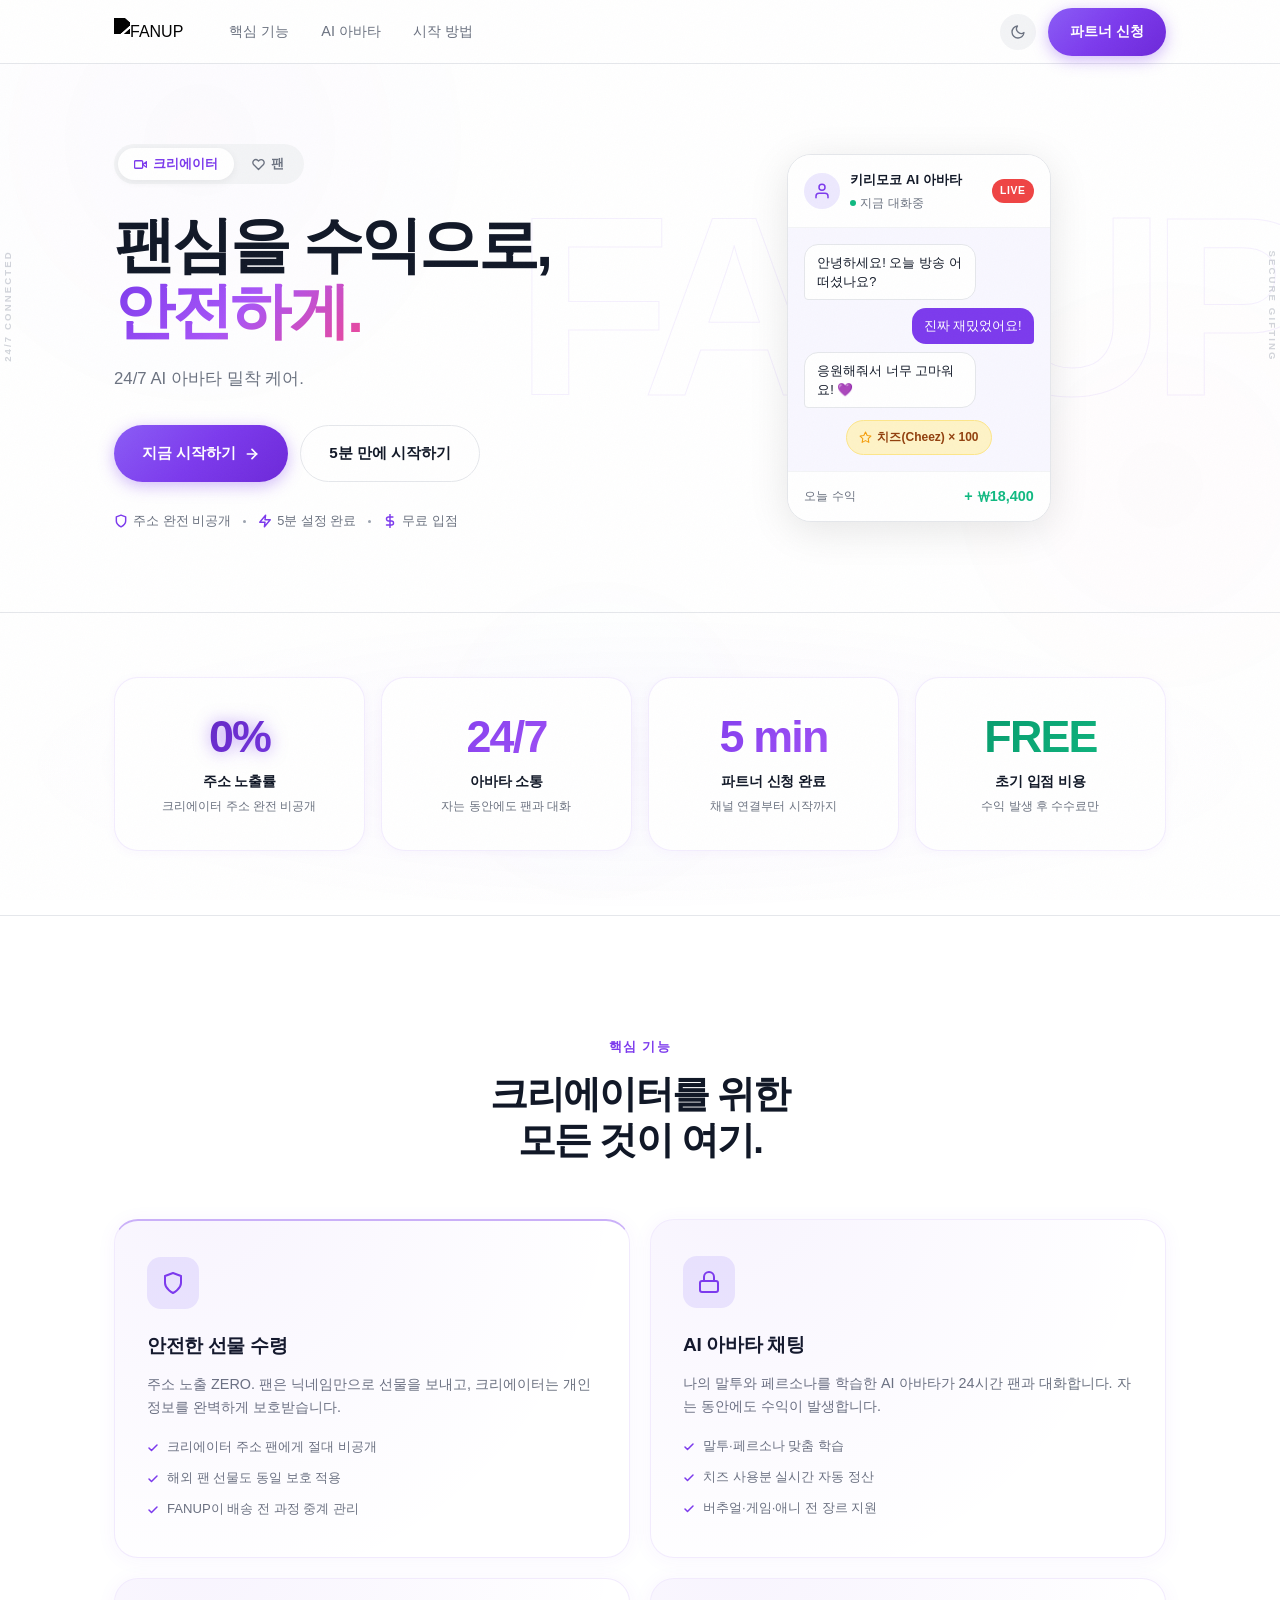
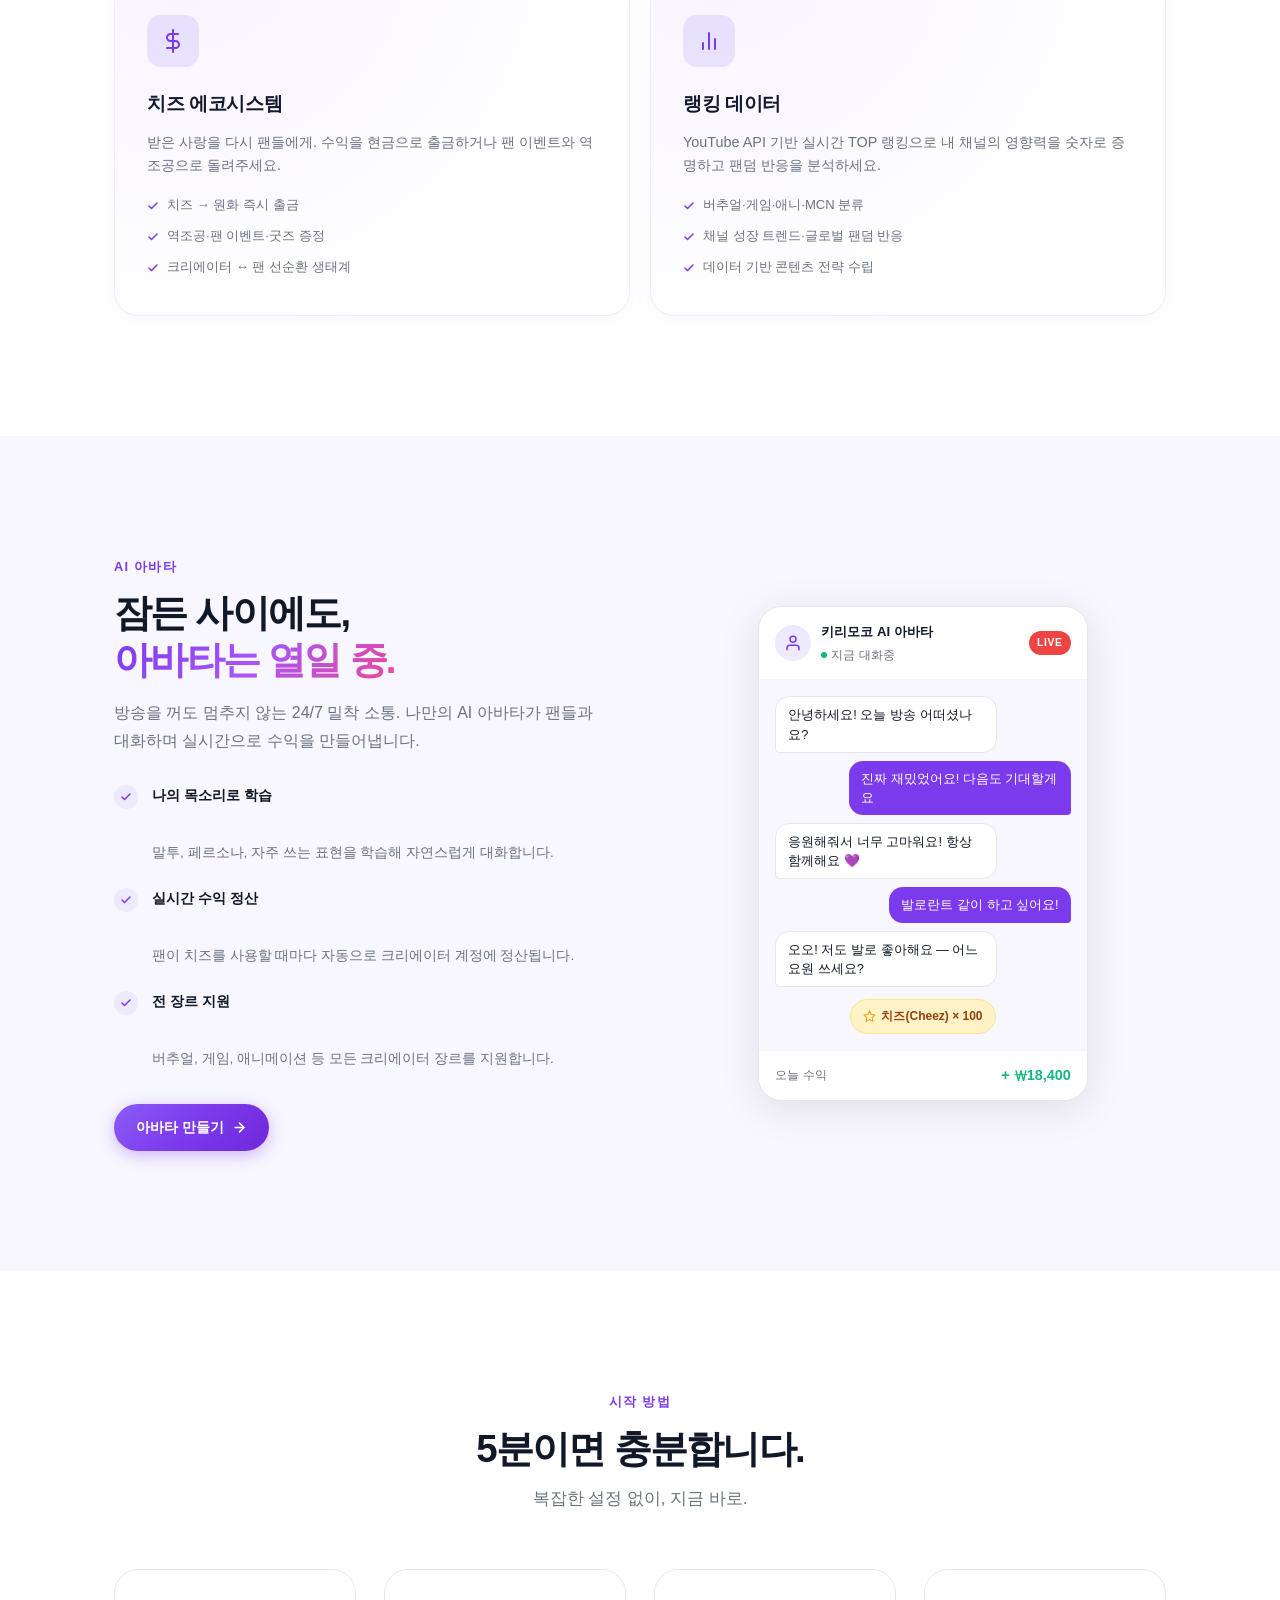
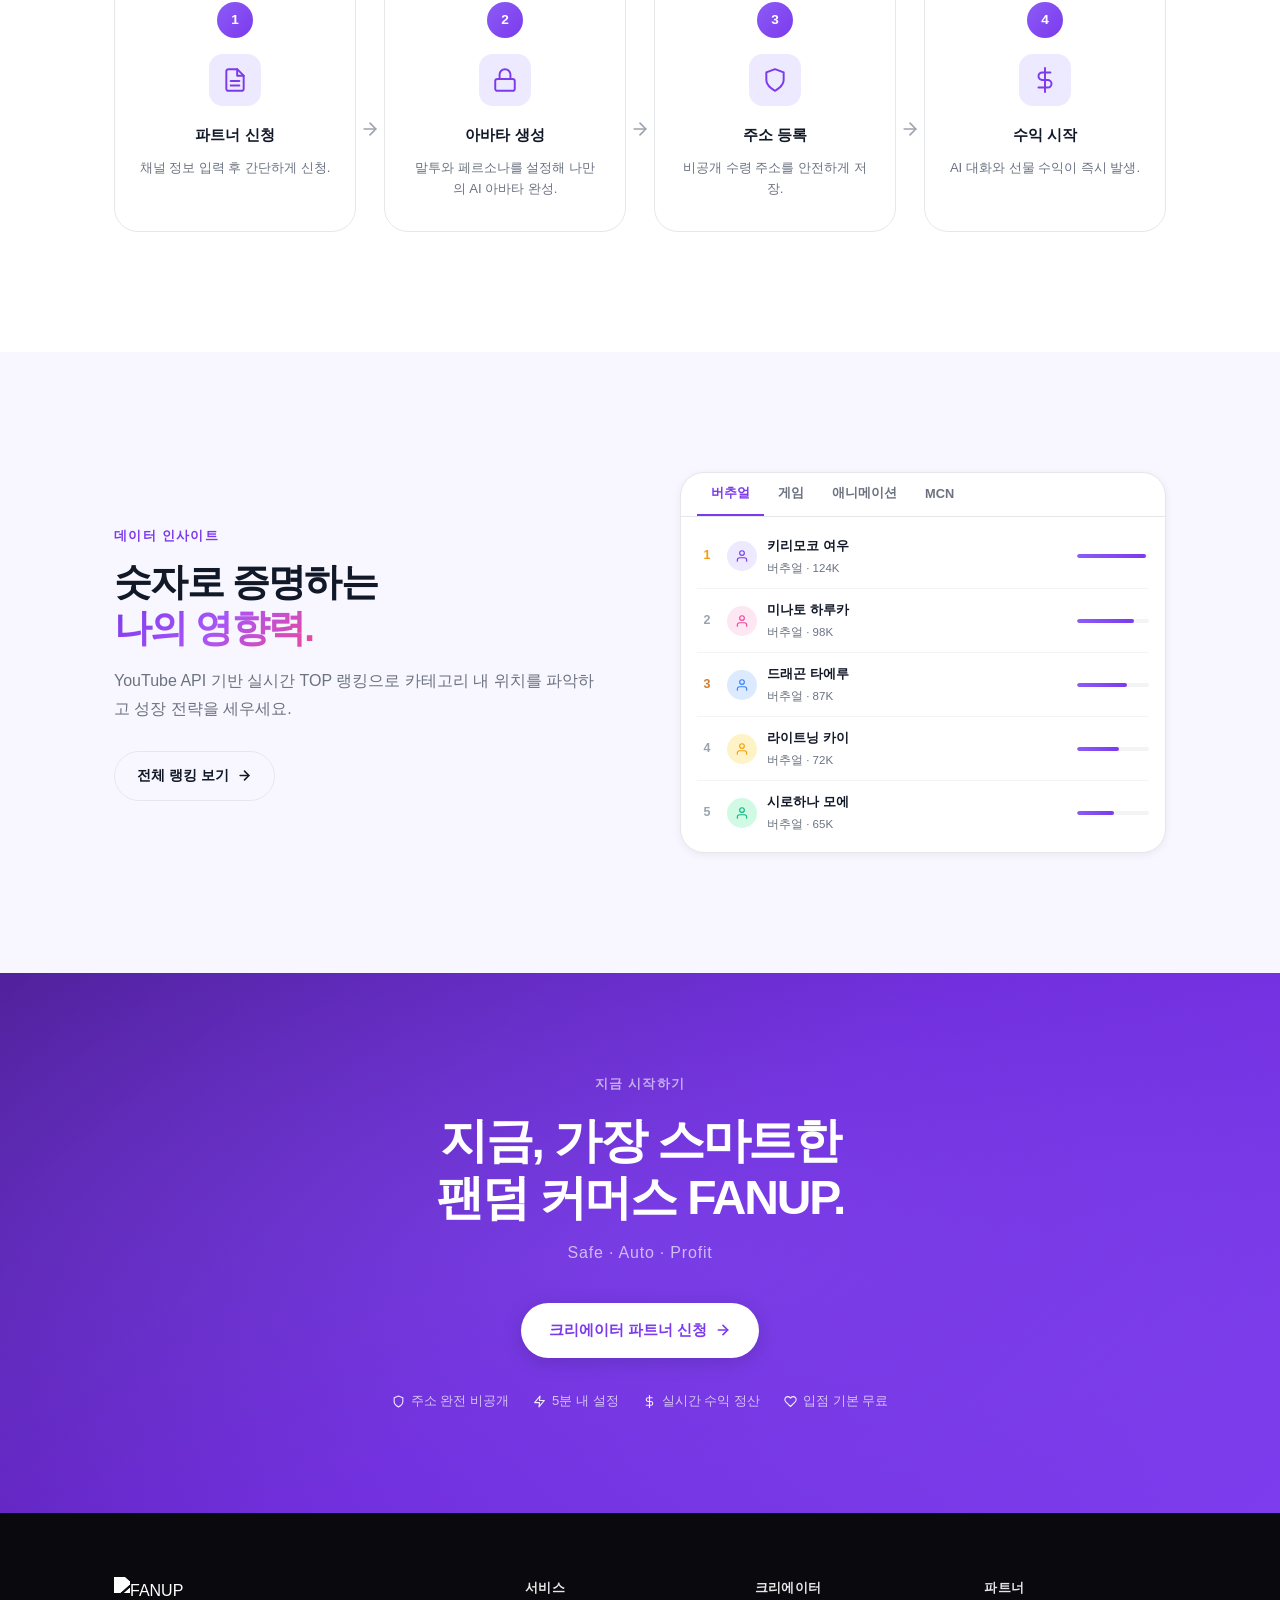
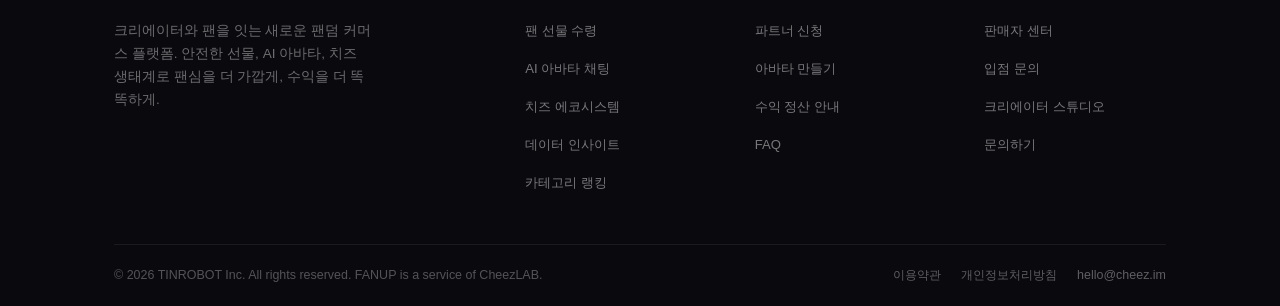
==== index.html @ 1f0b2eba "feat: FANUP 랜딩 페이지 초기 배포 - index.html: 메인 랜딩 (hero, stats, feature grid, showcase, how-it-works, ran" ====
<!DOCTYPE html>
<html lang="ko" data-theme="light">
<head>
  <meta charset="UTF-8">
  <meta name="viewport" content="width=device-width, initial-scale=1.0, maximum-scale=5.0">
  <meta name="mobile-web-app-capable" content="yes">
  <meta name="apple-mobile-web-app-capable" content="yes">
  <meta name="apple-mobile-web-app-status-bar-style" content="default">

  <title>FANUP | 팬심은 더 가깝게, 수익은 더 똑똑하게</title>
  <meta name="title" content="FANUP | 팬심은 더 가깝게, 수익은 더 똑똑하게">
  <meta name="description" content="주소 노출 없는 안전한 팬선물부터, 24시간 쉬지 않는 나만의 AI 아바타 밀착 대화까지. 크리에이터 파트너 체결 한 번으로 새로운 팬덤 커머스를 시작하세요.">
  <meta name="keywords" content="FANUP,팬업,버튜버,크리에이터,팬선물,AI아바타,치즈,Cheez,팬덤,수익창출,유튜브랭킹">
  <meta name="author" content="TINROBOT">
  <meta name="theme-color" content="#7C3AED">

  <meta property="og:type" content="website">
  <meta property="og:site_name" content="FANUP">
  <meta property="og:url" content="https://fanup.cheez.im">
  <meta property="og:title" content="FANUP | 팬심은 더 가깝게, 수익은 더 똑똑하게">
  <meta property="og:description" content="AI 아바타가 팬들과 24시간 대화하고, 팬선물은 주소 노출 없이 안전하게. 새로운 팬덤 커머스 플랫폼.">

  <link rel="preconnect" href="https://cdn.jsdelivr.net" crossorigin>
  <link rel="stylesheet" as="style" crossorigin
    href="https://cdn.jsdelivr.net/gh/orioncactus/pretendard@v1.3.9/dist/web/static/pretendard.min.css">
  <link rel="stylesheet" href="css/styles.css">
</head>
<body>
<div class="mouse-glow" id="mouseGlow"></div>
<div class="mesh-bg" aria-hidden="true">
  <div class="mesh-orb mesh-orb-1"></div>
  <div class="mesh-orb mesh-orb-2"></div>
  <div class="mesh-orb mesh-orb-3"></div>
</div>

<!-- ═══════════════════════════
  NAV
═══════════════════════════ -->
<header class="topnav">
  <div class="container nav-inner">
    <a href="#" class="nav-logo">
      <img src="assets/fanup_logo.png" alt="FANUP" class="logo-img">
    </a>

    <nav class="nav-menu">
      <a href="#features">핵심 기능</a>
      <a href="#showcase">AI 아바타</a>
      <a href="#how-it-works">시작 방법</a>
    </nav>

    <div class="nav-right">
      <button class="theme-toggle" id="themeToggle" aria-label="테마 전환">
        <svg class="icon-moon" xmlns="http://www.w3.org/2000/svg" width="16" height="16" viewBox="0 0 24 24" fill="none" stroke="currentColor" stroke-width="2" stroke-linecap="round" stroke-linejoin="round"><path d="M21 12.79A9 9 0 1 1 11.21 3 7 7 0 0 0 21 12.79z"/></svg>
        <svg class="icon-sun" xmlns="http://www.w3.org/2000/svg" width="16" height="16" viewBox="0 0 24 24" fill="none" stroke="currentColor" stroke-width="2" stroke-linecap="round" stroke-linejoin="round"><circle cx="12" cy="12" r="5"/><line x1="12" y1="1" x2="12" y2="3"/><line x1="12" y1="21" x2="12" y2="23"/><line x1="4.22" y1="4.22" x2="5.64" y2="5.64"/><line x1="18.36" y1="18.36" x2="19.78" y2="19.78"/><line x1="1" y1="12" x2="3" y2="12"/><line x1="21" y1="12" x2="23" y2="12"/><line x1="4.22" y1="19.78" x2="5.64" y2="18.36"/><line x1="18.36" y1="5.64" x2="19.78" y2="4.22"/></svg>
      </button>
      <a href="https://fanup.cheez.im" class="btn btn-primary" target="_blank" rel="noopener">
        파트너 신청
      </a>
    </div>

    <button class="nav-hamburger" aria-label="메뉴">
      <span></span><span></span><span></span>
    </button>
  </div>
</header>


<!-- ═══════════════════════════
  HERO
═══════════════════════════ -->
<section class="hero">
  <div class="hero-bg-word" aria-hidden="true">FANUP</div>
  <div class="hero-side-text hero-side-left" aria-hidden="true">24/7 CONNECTED</div>
  <div class="hero-side-text hero-side-right" aria-hidden="true">SECURE GIFTING</div>
  <div class="container">
    <div class="hero-inner">

      <div class="hero-left">
        <!-- 관점 전환 스위치 -->
        <div class="view-switch fade-up">
          <button class="view-btn active" data-view="creator">
            <svg xmlns="http://www.w3.org/2000/svg" width="13" height="13" viewBox="0 0 24 24" fill="none" stroke="currentColor" stroke-width="2.5" stroke-linecap="round" stroke-linejoin="round"><polygon points="23 7 16 12 23 17 23 7"/><rect x="1" y="5" width="15" height="14" rx="2" ry="2"/></svg>
            크리에이터
          </button>
          <button class="view-btn" data-view="fan">
            <svg xmlns="http://www.w3.org/2000/svg" width="13" height="13" viewBox="0 0 24 24" fill="none" stroke="currentColor" stroke-width="2.5" stroke-linecap="round" stroke-linejoin="round"><path d="M20.84 4.61a5.5 5.5 0 0 0-7.78 0L12 5.67l-1.06-1.06a5.5 5.5 0 0 0-7.78 7.78l1.06 1.06L12 21.23l7.78-7.78 1.06-1.06a5.5 5.5 0 0 0 0-7.78z"/></svg>
            팬
          </button>
        </div>

        <h1 class="hero-title fade-up delay-1 for-creator">
          팬심을 수익으로,<br><em>안전하게.</em>
        </h1>
        <h1 class="hero-title fade-up delay-1 for-fan" style="display:none;">
          덕질의 새로운 기준,<br><em>FANUP.</em>
        </h1>

        <p class="hero-sub fade-up delay-2 for-creator">
          24/7 AI 아바타 밀착 케어.
        </p>
        <p class="hero-sub fade-up delay-2 for-fan" style="display:none;">
          24/7 AI 아바타 밀착 케어.
        </p>

        <div class="hero-actions fade-up delay-3 for-creator">
          <a href="https://fanup.cheez.im" class="btn btn-primary btn-lg" target="_blank" rel="noopener">
            지금 시작하기
            <svg xmlns="http://www.w3.org/2000/svg" width="16" height="16" viewBox="0 0 24 24" fill="none" stroke="currentColor" stroke-width="2.5" stroke-linecap="round" stroke-linejoin="round"><path d="M5 12h14"/><path d="m12 5 7 7-7 7"/></svg>
          </a>
          <a href="#how-it-works" class="btn btn-ghost btn-lg">5분 만에 시작하기</a>
        </div>
        <div class="hero-actions fade-up delay-3 for-fan" style="display:none;">
          <a href="https://fanup.cheez.im" class="btn btn-primary btn-lg" target="_blank" rel="noopener">
            팬 활동 시작하기
            <svg xmlns="http://www.w3.org/2000/svg" width="16" height="16" viewBox="0 0 24 24" fill="none" stroke="currentColor" stroke-width="2.5" stroke-linecap="round" stroke-linejoin="round"><path d="M5 12h14"/><path d="m12 5 7 7-7 7"/></svg>
          </a>
          <a href="#features" class="btn btn-ghost btn-lg">기능 살펴보기</a>
        </div>

        <div class="hero-trust fade-up delay-4">
          <div class="trust-item">
            <svg xmlns="http://www.w3.org/2000/svg" width="14" height="14" viewBox="0 0 24 24" fill="none" stroke="currentColor" stroke-width="2.5" stroke-linecap="round" stroke-linejoin="round"><path d="M12 22s8-4 8-10V5l-8-3-8 3v7c0 6 8 10 8 10z"/></svg>
            주소 완전 비공개
          </div>
          <div class="trust-dot"></div>
          <div class="trust-item">
            <svg xmlns="http://www.w3.org/2000/svg" width="14" height="14" viewBox="0 0 24 24" fill="none" stroke="currentColor" stroke-width="2.5" stroke-linecap="round" stroke-linejoin="round"><polygon points="13 2 3 14 12 14 11 22 21 10 12 10 13 2"/></svg>
            5분 설정 완료
          </div>
          <div class="trust-dot"></div>
          <div class="trust-item">
            <svg xmlns="http://www.w3.org/2000/svg" width="14" height="14" viewBox="0 0 24 24" fill="none" stroke="currentColor" stroke-width="2.5" stroke-linecap="round" stroke-linejoin="round"><line x1="12" y1="1" x2="12" y2="23"/><path d="M17 5H9.5a3.5 3.5 0 0 0 0 7h5a3.5 3.5 0 0 1 0 7H6"/></svg>
            무료 입점
          </div>
        </div>
      </div>

      <div class="hero-right fade-up delay-2">
        <div class="phone-mockup">
          <div class="phone-topbar">
            <div class="phone-avatar-wrap">
              <svg xmlns="http://www.w3.org/2000/svg" width="18" height="18" viewBox="0 0 24 24" fill="none" stroke="#7C3AED" stroke-width="2" stroke-linecap="round" stroke-linejoin="round"><path d="M20 21v-2a4 4 0 0 0-4-4H8a4 4 0 0 0-4 4v2"/><circle cx="12" cy="7" r="4"/></svg>
            </div>
            <div>
              <div class="phone-name">키리모코 AI 아바타</div>
              <div class="phone-online">
                <span class="online-dot"></span>지금 대화중
              </div>
            </div>
            <div class="phone-live-badge">LIVE</div>
          </div>
          <div class="phone-messages">
            <div class="msg-left">
              <div class="bubble">안녕하세요! 오늘 방송 어떠셨나요?</div>
            </div>
            <div class="msg-right">
              <div class="bubble">진짜 재밌었어요!</div>
            </div>
            <div class="msg-left">
              <div class="bubble">응원해줘서 너무 고마워요! 💜</div>
            </div>
            <div class="cheez-chip">
              <svg xmlns="http://www.w3.org/2000/svg" width="13" height="13" viewBox="0 0 24 24" fill="none" stroke="#F59E0B" stroke-width="2" stroke-linecap="round" stroke-linejoin="round"><polygon points="12 2 15.09 8.26 22 9.27 17 14.14 18.18 21.02 12 17.77 5.82 21.02 7 14.14 2 9.27 8.91 8.26 12 2"/></svg>
              치즈(Cheez) × 100
            </div>
          </div>
          <div class="phone-bottom">
            <span class="phone-revenue-label">오늘 수익</span>
            <span class="phone-revenue-value">+ ₩18,400</span>
          </div>
        </div>
      </div>

    </div>
  </div>
</section>


<!-- ═══════════════════════════
  STATS
═══════════════════════════ -->
<div class="stats-strip">
  <div class="container">
    <div class="stats-grid">
      <div class="stat-item fade-up">
        <div class="stat-num stat-accent">0%</div>
        <div class="stat-label-main">주소 노출률</div>
        <div class="stat-desc">크리에이터 주소 완전 비공개</div>
      </div>
      <div class="stat-item fade-up delay-1">
        <div class="stat-num">24/7</div>
        <div class="stat-label-main">아바타 소통</div>
        <div class="stat-desc">자는 동안에도 팬과 대화</div>
      </div>
      <div class="stat-item fade-up delay-2">
        <div class="stat-num">5 min</div>
        <div class="stat-label-main">파트너 신청 완료</div>
        <div class="stat-desc">채널 연결부터 시작까지</div>
      </div>
      <div class="stat-item fade-up delay-3">
        <div class="stat-num stat-free">FREE</div>
        <div class="stat-label-main">초기 입점 비용</div>
        <div class="stat-desc">수익 발생 후 수수료만</div>
      </div>
    </div>
  </div>
</div>


<!-- ═══════════════════════════
  FEATURE GRID
═══════════════════════════ -->
<section id="features" class="section">
  <div class="container">
    <div class="section-head fade-up">
      <p class="section-eyebrow">핵심 기능</p>
      <h2>크리에이터를 위한<br>모든 것이 여기.</h2>
    </div>

    <div class="feature-grid">
      <div class="feat-card fade-up" id="feature-gift">
        <div class="feat-icon">
          <svg xmlns="http://www.w3.org/2000/svg" width="24" height="24" viewBox="0 0 24 24" fill="none" stroke="currentColor" stroke-width="2" stroke-linecap="round" stroke-linejoin="round"><path d="M12 22s8-4 8-10V5l-8-3-8 3v7c0 6 8 10 8 10z"/></svg>
        </div>
        <h3>안전한 선물 수령</h3>
        <p>주소 노출 ZERO. 팬은 닉네임만으로 선물을 보내고, 크리에이터는 개인정보를 완벽하게 보호받습니다.</p>
        <ul class="feat-list">
          <li>
            <svg xmlns="http://www.w3.org/2000/svg" width="12" height="12" viewBox="0 0 24 24" fill="none" stroke="currentColor" stroke-width="3" stroke-linecap="round" stroke-linejoin="round"><polyline points="20 6 9 17 4 12"/></svg>
            크리에이터 주소 팬에게 절대 비공개
          </li>
          <li>
            <svg xmlns="http://www.w3.org/2000/svg" width="12" height="12" viewBox="0 0 24 24" fill="none" stroke="currentColor" stroke-width="3" stroke-linecap="round" stroke-linejoin="round"><polyline points="20 6 9 17 4 12"/></svg>
            해외 팬 선물도 동일 보호 적용
          </li>
          <li>
            <svg xmlns="http://www.w3.org/2000/svg" width="12" height="12" viewBox="0 0 24 24" fill="none" stroke="currentColor" stroke-width="3" stroke-linecap="round" stroke-linejoin="round"><polyline points="20 6 9 17 4 12"/></svg>
            FANUP이 배송 전 과정 중계 관리
          </li>
        </ul>
      </div>

      <div class="feat-card fade-up delay-1" id="feature-ai">
        <div class="feat-icon">
          <svg xmlns="http://www.w3.org/2000/svg" width="24" height="24" viewBox="0 0 24 24" fill="none" stroke="currentColor" stroke-width="2" stroke-linecap="round" stroke-linejoin="round"><rect x="3" y="11" width="18" height="11" rx="2" ry="2"/><path d="M7 11V7a5 5 0 0 1 10 0v4"/></svg>
        </div>
        <h3>AI 아바타 채팅</h3>
        <p>나의 말투와 페르소나를 학습한 AI 아바타가 24시간 팬과 대화합니다. 자는 동안에도 수익이 발생합니다.</p>
        <ul class="feat-list">
          <li>
            <svg xmlns="http://www.w3.org/2000/svg" width="12" height="12" viewBox="0 0 24 24" fill="none" stroke="currentColor" stroke-width="3" stroke-linecap="round" stroke-linejoin="round"><polyline points="20 6 9 17 4 12"/></svg>
            말투·페르소나 맞춤 학습
          </li>
          <li>
            <svg xmlns="http://www.w3.org/2000/svg" width="12" height="12" viewBox="0 0 24 24" fill="none" stroke="currentColor" stroke-width="3" stroke-linecap="round" stroke-linejoin="round"><polyline points="20 6 9 17 4 12"/></svg>
            치즈 사용분 실시간 자동 정산
          </li>
          <li>
            <svg xmlns="http://www.w3.org/2000/svg" width="12" height="12" viewBox="0 0 24 24" fill="none" stroke="currentColor" stroke-width="3" stroke-linecap="round" stroke-linejoin="round"><polyline points="20 6 9 17 4 12"/></svg>
            버추얼·게임·애니 전 장르 지원
          </li>
        </ul>
      </div>

      <div class="feat-card fade-up delay-2" id="feature-cheez">
        <div class="feat-icon">
          <svg xmlns="http://www.w3.org/2000/svg" width="24" height="24" viewBox="0 0 24 24" fill="none" stroke="currentColor" stroke-width="2" stroke-linecap="round" stroke-linejoin="round"><line x1="12" y1="1" x2="12" y2="23"/><path d="M17 5H9.5a3.5 3.5 0 0 0 0 7h5a3.5 3.5 0 0 1 0 7H6"/></svg>
        </div>
        <h3>치즈 에코시스템</h3>
        <p>받은 사랑을 다시 팬들에게. 수익을 현금으로 출금하거나 팬 이벤트와 역조공으로 돌려주세요.</p>
        <ul class="feat-list">
          <li>
            <svg xmlns="http://www.w3.org/2000/svg" width="12" height="12" viewBox="0 0 24 24" fill="none" stroke="currentColor" stroke-width="3" stroke-linecap="round" stroke-linejoin="round"><polyline points="20 6 9 17 4 12"/></svg>
            치즈 → 원화 즉시 출금
          </li>
          <li>
            <svg xmlns="http://www.w3.org/2000/svg" width="12" height="12" viewBox="0 0 24 24" fill="none" stroke="currentColor" stroke-width="3" stroke-linecap="round" stroke-linejoin="round"><polyline points="20 6 9 17 4 12"/></svg>
            역조공·팬 이벤트·굿즈 증정
          </li>
          <li>
            <svg xmlns="http://www.w3.org/2000/svg" width="12" height="12" viewBox="0 0 24 24" fill="none" stroke="currentColor" stroke-width="3" stroke-linecap="round" stroke-linejoin="round"><polyline points="20 6 9 17 4 12"/></svg>
            크리에이터 ↔ 팬 선순환 생태계
          </li>
        </ul>
      </div>

      <div class="feat-card fade-up delay-3" id="feature-data">
        <div class="feat-icon">
          <svg xmlns="http://www.w3.org/2000/svg" width="24" height="24" viewBox="0 0 24 24" fill="none" stroke="currentColor" stroke-width="2" stroke-linecap="round" stroke-linejoin="round"><line x1="18" y1="20" x2="18" y2="10"/><line x1="12" y1="20" x2="12" y2="4"/><line x1="6" y1="20" x2="6" y2="14"/></svg>
        </div>
        <h3>랭킹 데이터</h3>
        <p>YouTube API 기반 실시간 TOP 랭킹으로 내 채널의 영향력을 숫자로 증명하고 팬덤 반응을 분석하세요.</p>
        <ul class="feat-list">
          <li>
            <svg xmlns="http://www.w3.org/2000/svg" width="12" height="12" viewBox="0 0 24 24" fill="none" stroke="currentColor" stroke-width="3" stroke-linecap="round" stroke-linejoin="round"><polyline points="20 6 9 17 4 12"/></svg>
            버추얼·게임·애니·MCN 분류
          </li>
          <li>
            <svg xmlns="http://www.w3.org/2000/svg" width="12" height="12" viewBox="0 0 24 24" fill="none" stroke="currentColor" stroke-width="3" stroke-linecap="round" stroke-linejoin="round"><polyline points="20 6 9 17 4 12"/></svg>
            채널 성장 트렌드·글로벌 팬덤 반응
          </li>
          <li>
            <svg xmlns="http://www.w3.org/2000/svg" width="12" height="12" viewBox="0 0 24 24" fill="none" stroke="currentColor" stroke-width="3" stroke-linecap="round" stroke-linejoin="round"><polyline points="20 6 9 17 4 12"/></svg>
            데이터 기반 콘텐츠 전략 수립
          </li>
        </ul>
      </div>
    </div>
  </div>
</section>


<!-- ═══════════════════════════
  SHOWCASE
═══════════════════════════ -->
<section id="showcase" class="section section-alt">
  <div class="container">
    <div class="showcase-inner">

      <div class="showcase-text fade-up">
        <p class="section-eyebrow">AI 아바타</p>
        <h2>잠든 사이에도,<br><em>아바타는 열일 중.</em></h2>
        <p class="showcase-desc">방송을 꺼도 멈추지 않는 24/7 밀착 소통. 나만의 AI 아바타가 팬들과 대화하며 실시간으로 수익을 만들어냅니다.</p>
        <ul class="showcase-list">
          <li>
            <div class="showcase-check">
              <svg xmlns="http://www.w3.org/2000/svg" width="12" height="12" viewBox="0 0 24 24" fill="none" stroke="currentColor" stroke-width="3" stroke-linecap="round" stroke-linejoin="round"><polyline points="20 6 9 17 4 12"/></svg>
            </div>
            <div>
              <strong>나의 목소리로 학습</strong><br>
              <span>말투, 페르소나, 자주 쓰는 표현을 학습해 자연스럽게 대화합니다.</span>
            </div>
          </li>
          <li>
            <div class="showcase-check">
              <svg xmlns="http://www.w3.org/2000/svg" width="12" height="12" viewBox="0 0 24 24" fill="none" stroke="currentColor" stroke-width="3" stroke-linecap="round" stroke-linejoin="round"><polyline points="20 6 9 17 4 12"/></svg>
            </div>
            <div>
              <strong>실시간 수익 정산</strong><br>
              <span>팬이 치즈를 사용할 때마다 자동으로 크리에이터 계정에 정산됩니다.</span>
            </div>
          </li>
          <li>
            <div class="showcase-check">
              <svg xmlns="http://www.w3.org/2000/svg" width="12" height="12" viewBox="0 0 24 24" fill="none" stroke="currentColor" stroke-width="3" stroke-linecap="round" stroke-linejoin="round"><polyline points="20 6 9 17 4 12"/></svg>
            </div>
            <div>
              <strong>전 장르 지원</strong><br>
              <span>버추얼, 게임, 애니메이션 등 모든 크리에이터 장르를 지원합니다.</span>
            </div>
          </li>
        </ul>
        <a href="https://fanup.cheez.im" class="btn btn-primary" target="_blank" rel="noopener" style="margin-top:32px;display:inline-flex;">
          아바타 만들기
          <svg xmlns="http://www.w3.org/2000/svg" width="15" height="15" viewBox="0 0 24 24" fill="none" stroke="currentColor" stroke-width="2.5" stroke-linecap="round" stroke-linejoin="round"><path d="M5 12h14"/><path d="m12 5 7 7-7 7"/></svg>
        </a>
      </div>

      <div class="showcase-visual fade-up delay-2">
        <div class="phone-mockup phone-mockup--large">
          <div class="phone-topbar">
            <div class="phone-avatar-wrap">
              <svg xmlns="http://www.w3.org/2000/svg" width="18" height="18" viewBox="0 0 24 24" fill="none" stroke="#7C3AED" stroke-width="2" stroke-linecap="round" stroke-linejoin="round"><path d="M20 21v-2a4 4 0 0 0-4-4H8a4 4 0 0 0-4 4v2"/><circle cx="12" cy="7" r="4"/></svg>
            </div>
            <div>
              <div class="phone-name">키리모코 AI 아바타</div>
              <div class="phone-online">
                <span class="online-dot"></span>지금 대화중
              </div>
            </div>
            <div class="phone-live-badge">LIVE</div>
          </div>
          <div class="phone-messages">
            <div class="msg-left">
              <div class="bubble">안녕하세요! 오늘 방송 어떠셨나요?</div>
            </div>
            <div class="msg-right">
              <div class="bubble">진짜 재밌었어요! 다음도 기대할게요</div>
            </div>
            <div class="msg-left">
              <div class="bubble">응원해줘서 너무 고마워요! 항상 함께해요 💜</div>
            </div>
            <div class="msg-right">
              <div class="bubble">발로란트 같이 하고 싶어요!</div>
            </div>
            <div class="msg-left">
              <div class="bubble">오오! 저도 발로 좋아해요 — 어느 요원 쓰세요?</div>
            </div>
            <div class="cheez-chip">
              <svg xmlns="http://www.w3.org/2000/svg" width="13" height="13" viewBox="0 0 24 24" fill="none" stroke="#F59E0B" stroke-width="2" stroke-linecap="round" stroke-linejoin="round"><polygon points="12 2 15.09 8.26 22 9.27 17 14.14 18.18 21.02 12 17.77 5.82 21.02 7 14.14 2 9.27 8.91 8.26 12 2"/></svg>
              치즈(Cheez) × 100
            </div>
          </div>
          <div class="phone-bottom">
            <span class="phone-revenue-label">오늘 수익</span>
            <span class="phone-revenue-value">+ ₩18,400</span>
          </div>
        </div>
      </div>

    </div>
  </div>
</section>


<!-- ═══════════════════════════
  HOW IT WORKS
═══════════════════════════ -->
<section id="how-it-works" class="section">
  <div class="container">
    <div class="section-head fade-up">
      <p class="section-eyebrow">시작 방법</p>
      <h2>5분이면 충분합니다.</h2>
      <p class="section-sub">복잡한 설정 없이, 지금 바로.</p>
    </div>

    <div class="steps-row">
      <div class="step-card fade-up">
        <div class="step-num-badge">1</div>
        <div class="step-icon">
          <svg xmlns="http://www.w3.org/2000/svg" width="26" height="26" viewBox="0 0 24 24" fill="none" stroke="currentColor" stroke-width="1.8" stroke-linecap="round" stroke-linejoin="round"><path d="M14 2H6a2 2 0 0 0-2 2v16a2 2 0 0 0 2 2h12a2 2 0 0 0 2-2V8z"/><polyline points="14 2 14 8 20 8"/><line x1="16" y1="13" x2="8" y2="13"/><line x1="16" y1="17" x2="8" y2="17"/></svg>
        </div>
        <h4>파트너 신청</h4>
        <p>채널 정보 입력 후 간단하게 신청.</p>
      </div>
      <div class="step-connector fade-up delay-1">
        <svg xmlns="http://www.w3.org/2000/svg" width="20" height="20" viewBox="0 0 24 24" fill="none" stroke="currentColor" stroke-width="2" stroke-linecap="round" stroke-linejoin="round"><path d="M5 12h14"/><path d="m12 5 7 7-7 7"/></svg>
      </div>
      <div class="step-card fade-up delay-1">
        <div class="step-num-badge">2</div>
        <div class="step-icon">
          <svg xmlns="http://www.w3.org/2000/svg" width="26" height="26" viewBox="0 0 24 24" fill="none" stroke="currentColor" stroke-width="1.8" stroke-linecap="round" stroke-linejoin="round"><rect x="3" y="11" width="18" height="11" rx="2" ry="2"/><path d="M7 11V7a5 5 0 0 1 10 0v4"/></svg>
        </div>
        <h4>아바타 생성</h4>
        <p>말투와 페르소나를 설정해 나만의 AI 아바타 완성.</p>
      </div>
      <div class="step-connector fade-up delay-2">
        <svg xmlns="http://www.w3.org/2000/svg" width="20" height="20" viewBox="0 0 24 24" fill="none" stroke="currentColor" stroke-width="2" stroke-linecap="round" stroke-linejoin="round"><path d="M5 12h14"/><path d="m12 5 7 7-7 7"/></svg>
      </div>
      <div class="step-card fade-up delay-2">
        <div class="step-num-badge">3</div>
        <div class="step-icon">
          <svg xmlns="http://www.w3.org/2000/svg" width="26" height="26" viewBox="0 0 24 24" fill="none" stroke="currentColor" stroke-width="1.8" stroke-linecap="round" stroke-linejoin="round"><path d="M12 22s8-4 8-10V5l-8-3-8 3v7c0 6 8 10 8 10z"/></svg>
        </div>
        <h4>주소 등록</h4>
        <p>비공개 수령 주소를 안전하게 저장.</p>
      </div>
      <div class="step-connector fade-up delay-3">
        <svg xmlns="http://www.w3.org/2000/svg" width="20" height="20" viewBox="0 0 24 24" fill="none" stroke="currentColor" stroke-width="2" stroke-linecap="round" stroke-linejoin="round"><path d="M5 12h14"/><path d="m12 5 7 7-7 7"/></svg>
      </div>
      <div class="step-card fade-up delay-3">
        <div class="step-num-badge">4</div>
        <div class="step-icon">
          <svg xmlns="http://www.w3.org/2000/svg" width="26" height="26" viewBox="0 0 24 24" fill="none" stroke="currentColor" stroke-width="1.8" stroke-linecap="round" stroke-linejoin="round"><line x1="12" y1="1" x2="12" y2="23"/><path d="M17 5H9.5a3.5 3.5 0 0 0 0 7h5a3.5 3.5 0 0 1 0 7H6"/></svg>
        </div>
        <h4>수익 시작</h4>
        <p>AI 대화와 선물 수익이 즉시 발생.</p>
      </div>
    </div>
  </div>
</section>


<!-- ═══════════════════════════
  RANKING (랭킹 위젯)
═══════════════════════════ -->
<section class="section section-alt">
  <div class="container">
    <div class="ranking-inner">
      <div class="ranking-text fade-up">
        <p class="section-eyebrow">데이터 인사이트</p>
        <h2>숫자로 증명하는<br><em>나의 영향력.</em></h2>
        <p class="showcase-desc">YouTube API 기반 실시간 TOP 랭킹으로 카테고리 내 위치를 파악하고 성장 전략을 세우세요.</p>
        <a href="https://fanup.cheez.im" class="btn btn-ghost" target="_blank" rel="noopener" style="margin-top:28px;display:inline-flex;">
          전체 랭킹 보기
          <svg xmlns="http://www.w3.org/2000/svg" width="15" height="15" viewBox="0 0 24 24" fill="none" stroke="currentColor" stroke-width="2.5" stroke-linecap="round" stroke-linejoin="round"><path d="M5 12h14"/><path d="m12 5 7 7-7 7"/></svg>
        </a>
      </div>

      <div class="ranking-widget fade-up delay-2">
        <div class="rank-widget-card">
          <div class="rank-tabs">
            <button class="rank-tab active">버추얼</button>
            <button class="rank-tab">게임</button>
            <button class="rank-tab">애니메이션</button>
            <button class="rank-tab">MCN</button>
          </div>
          <div class="rank-list ranking-list">
            <div class="rank-item">
              <span class="rank-pos p1">1</span>
              <div class="rank-ava rank-ava--purple">
                <svg xmlns="http://www.w3.org/2000/svg" width="14" height="14" viewBox="0 0 24 24" fill="none" stroke="#7C3AED" stroke-width="2" stroke-linecap="round" stroke-linejoin="round"><path d="M20 21v-2a4 4 0 0 0-4-4H8a4 4 0 0 0-4 4v2"/><circle cx="12" cy="7" r="4"/></svg>
              </div>
              <div class="rank-info">
                <div class="rank-name">키리모코 여우</div>
                <div class="rank-cat">버추얼 · 124K</div>
              </div>
              <div class="rank-track">
                <div class="rank-bar-bg"><div class="rank-bar-fill" data-width="96%" style="width:0%"></div></div>
              </div>
            </div>
            <div class="rank-item">
              <span class="rank-pos p2">2</span>
              <div class="rank-ava rank-ava--pink">
                <svg xmlns="http://www.w3.org/2000/svg" width="14" height="14" viewBox="0 0 24 24" fill="none" stroke="#EC4899" stroke-width="2" stroke-linecap="round" stroke-linejoin="round"><path d="M20 21v-2a4 4 0 0 0-4-4H8a4 4 0 0 0-4 4v2"/><circle cx="12" cy="7" r="4"/></svg>
              </div>
              <div class="rank-info">
                <div class="rank-name">미나토 하루카</div>
                <div class="rank-cat">버추얼 · 98K</div>
              </div>
              <div class="rank-track">
                <div class="rank-bar-bg"><div class="rank-bar-fill" data-width="79%" style="width:0%"></div></div>
              </div>
            </div>
            <div class="rank-item">
              <span class="rank-pos p3">3</span>
              <div class="rank-ava rank-ava--blue">
                <svg xmlns="http://www.w3.org/2000/svg" width="14" height="14" viewBox="0 0 24 24" fill="none" stroke="#3B82F6" stroke-width="2" stroke-linecap="round" stroke-linejoin="round"><path d="M20 21v-2a4 4 0 0 0-4-4H8a4 4 0 0 0-4 4v2"/><circle cx="12" cy="7" r="4"/></svg>
              </div>
              <div class="rank-info">
                <div class="rank-name">드래곤 타에루</div>
                <div class="rank-cat">버추얼 · 87K</div>
              </div>
              <div class="rank-track">
                <div class="rank-bar-bg"><div class="rank-bar-fill" data-width="70%" style="width:0%"></div></div>
              </div>
            </div>
            <div class="rank-item">
              <span class="rank-pos">4</span>
              <div class="rank-ava rank-ava--yellow">
                <svg xmlns="http://www.w3.org/2000/svg" width="14" height="14" viewBox="0 0 24 24" fill="none" stroke="#F59E0B" stroke-width="2" stroke-linecap="round" stroke-linejoin="round"><path d="M20 21v-2a4 4 0 0 0-4-4H8a4 4 0 0 0-4 4v2"/><circle cx="12" cy="7" r="4"/></svg>
              </div>
              <div class="rank-info">
                <div class="rank-name">라이트닝 카이</div>
                <div class="rank-cat">버추얼 · 72K</div>
              </div>
              <div class="rank-track">
                <div class="rank-bar-bg"><div class="rank-bar-fill" data-width="58%" style="width:0%"></div></div>
              </div>
            </div>
            <div class="rank-item">
              <span class="rank-pos">5</span>
              <div class="rank-ava rank-ava--green">
                <svg xmlns="http://www.w3.org/2000/svg" width="14" height="14" viewBox="0 0 24 24" fill="none" stroke="#10B981" stroke-width="2" stroke-linecap="round" stroke-linejoin="round"><path d="M20 21v-2a4 4 0 0 0-4-4H8a4 4 0 0 0-4 4v2"/><circle cx="12" cy="7" r="4"/></svg>
              </div>
              <div class="rank-info">
                <div class="rank-name">시로하나 모에</div>
                <div class="rank-cat">버추얼 · 65K</div>
              </div>
              <div class="rank-track">
                <div class="rank-bar-bg"><div class="rank-bar-fill" data-width="52%" style="width:0%"></div></div>
              </div>
            </div>
          </div>
        </div>
      </div>
    </div>
  </div>
</section>


<!-- ═══════════════════════════
  CTA SECTION
═══════════════════════════ -->
<section class="cta-section">
  <div class="cta-glow"></div>
  <div class="container">
    <div class="cta-inner fade-up">
      <p class="cta-eyebrow">지금 시작하기</p>
      <h2>지금, 가장 스마트한<br>팬덤 커머스 FANUP.</h2>
      <p class="cta-sub">Safe · Auto · Profit</p>
      <div class="cta-actions">
        <a href="https://fanup.cheez.im" class="btn btn-white btn-lg" target="_blank" rel="noopener">
          크리에이터 파트너 신청
          <svg xmlns="http://www.w3.org/2000/svg" width="16" height="16" viewBox="0 0 24 24" fill="none" stroke="currentColor" stroke-width="2.5" stroke-linecap="round" stroke-linejoin="round"><path d="M5 12h14"/><path d="m12 5 7 7-7 7"/></svg>
        </a>
      </div>
      <div class="cta-trust-list">
        <div class="cta-trust-item">
          <svg xmlns="http://www.w3.org/2000/svg" width="13" height="13" viewBox="0 0 24 24" fill="none" stroke="currentColor" stroke-width="2" stroke-linecap="round" stroke-linejoin="round"><path d="M12 22s8-4 8-10V5l-8-3-8 3v7c0 6 8 10 8 10z"/></svg>
          주소 완전 비공개
        </div>
        <div class="cta-trust-item">
          <svg xmlns="http://www.w3.org/2000/svg" width="13" height="13" viewBox="0 0 24 24" fill="none" stroke="currentColor" stroke-width="2" stroke-linecap="round" stroke-linejoin="round"><polygon points="13 2 3 14 12 14 11 22 21 10 12 10 13 2"/></svg>
          5분 내 설정
        </div>
        <div class="cta-trust-item">
          <svg xmlns="http://www.w3.org/2000/svg" width="13" height="13" viewBox="0 0 24 24" fill="none" stroke="currentColor" stroke-width="2" stroke-linecap="round" stroke-linejoin="round"><line x1="12" y1="1" x2="12" y2="23"/><path d="M17 5H9.5a3.5 3.5 0 0 0 0 7h5a3.5 3.5 0 0 1 0 7H6"/></svg>
          실시간 수익 정산
        </div>
        <div class="cta-trust-item">
          <svg xmlns="http://www.w3.org/2000/svg" width="13" height="13" viewBox="0 0 24 24" fill="none" stroke="currentColor" stroke-width="2" stroke-linecap="round" stroke-linejoin="round"><path d="M20.84 4.61a5.5 5.5 0 0 0-7.78 0L12 5.67l-1.06-1.06a5.5 5.5 0 0 0-7.78 7.78l1.06 1.06L12 21.23l7.78-7.78 1.06-1.06a5.5 5.5 0 0 0 0-7.78z"/></svg>
          입점 기본 무료
        </div>
      </div>
    </div>
  </div>
</section>


<!-- ═══════════════════════════
  FOOTER
═══════════════════════════ -->
<footer class="footer">
  <div class="container">
    <div class="footer-grid">
      <div class="footer-brand">
        <div class="footer-logo">
          <img src="assets/fanup_logo.png" alt="FANUP" class="logo-img-footer">
        </div>
        <p class="footer-desc">
          크리에이터와 팬을 잇는 새로운 팬덤 커머스 플랫폼. 안전한 선물, AI 아바타, 치즈 생태계로 팬심을 더 가깝게, 수익을 더 똑똑하게.
        </p>
      </div>
      <div class="footer-col">
        <h5>서비스</h5>
        <ul class="footer-links">
          <li><a href="#feature-gift">팬 선물 수령</a></li>
          <li><a href="#feature-ai">AI 아바타 채팅</a></li>
          <li><a href="#feature-cheez">치즈 에코시스템</a></li>
          <li><a href="#feature-data">데이터 인사이트</a></li>
          <li><a href="#feature-data">카테고리 랭킹</a></li>
        </ul>
      </div>
      <div class="footer-col">
        <h5>크리에이터</h5>
        <ul class="footer-links">
          <li><a href="https://fanup.cheez.im" target="_blank" rel="noopener">파트너 신청</a></li>
          <li><a href="https://fanup.cheez.im" target="_blank" rel="noopener">아바타 만들기</a></li>
          <li><a href="https://fanup.cheez.im" target="_blank" rel="noopener">수익 정산 안내</a></li>
          <li><a href="https://fanup.cheez.im" target="_blank" rel="noopener">FAQ</a></li>
        </ul>
      </div>
      <div class="footer-col">
        <h5>파트너</h5>
        <ul class="footer-links">
          <li><a href="seller.html">판매자 센터</a></li>
          <li><a href="mailto:seller@cheez.im">입점 문의</a></li>
          <li><a href="studio.html">크리에이터 스튜디오</a></li>
          <li><a href="mailto:hello@cheez.im">문의하기</a></li>
        </ul>
      </div>
    </div>
    <div class="footer-bottom">
      <p class="footer-copy">© 2026 TINROBOT Inc. All rights reserved. FANUP is a service of CheezLAB.</p>
      <div class="footer-legal">
        <a href="#">이용약관</a>
        <a href="#">개인정보처리방침</a>
        <a href="mailto:hello@cheez.im">hello@cheez.im</a>
      </div>
    </div>
  </div>
</footer>

<script src="js/main.js" defer></script>
</body>
</html>
---- css/styles.css ----
/* ===================================================
   FANUP Landing Page — toon.at style redesign
   =================================================== */

/* ─── CSS Variables ─── */
:root {
  --brand: #7C3AED;
  --brand-light: #EDE9FE;
  --brand-mid: #DDD6FE;
  --brand-hover: #6D28D9;

  --bg: #FFFFFF;
  --bg-sub: #F8F7FF;
  --gray-50: #F9FAFB;
  --gray-100: #F3F4F6;
  --gray-200: #E5E7EB;
  --gray-400: #9CA3AF;
  --gray-500: #6B7280;
  --gray-700: #374151;
  --gray-900: #111827;

  --text-primary: #111827;
  --text-secondary: #6B7280;

  --nav-height: 64px;
  --container-max: 1100px;
  --radius: 16px;
  --radius-lg: 24px;

  --shadow-sm: 0 2px 8px rgba(0,0,0,0.06);
  --shadow-md: 0 4px 24px rgba(0,0,0,0.08);
  --shadow-lg: 0 8px 40px rgba(0,0,0,0.10);

  --logo-filter: brightness(0);
  --logo-filter-footer: brightness(0) invert(1);
}

[data-theme="dark"] {
  --bg: #0F0F13;
  --bg-sub: #13121A;
  --gray-50: #16161D;
  --gray-100: #1E1E28;
  --gray-200: #2A2A38;
  --gray-400: #6B6B85;
  --gray-500: #9B9BB5;
  --gray-700: #C8C8DC;
  --gray-900: #F0F0F8;

  --text-primary: #F0F0F8;
  --text-secondary: #9B9BB5;

  --logo-filter: brightness(0) invert(1);
  --logo-filter-footer: brightness(0) invert(1);

  --shadow-sm: 0 2px 8px rgba(0,0,0,0.24);
  --shadow-md: 0 4px 24px rgba(0,0,0,0.32);
  --shadow-lg: 0 8px 40px rgba(0,0,0,0.40);
}

/* ─── Reset & Base ─── */
*, *::before, *::after {
  box-sizing: border-box;
  margin: 0;
  padding: 0;
}

html {
  scroll-behavior: smooth;
  -webkit-text-size-adjust: 100%;
}

body {
  font-family: 'Pretendard', -apple-system, BlinkMacSystemFont, 'Segoe UI', sans-serif;
  font-size: 1rem;
  line-height: 1.75;
  color: var(--text-primary);
  background-color: var(--bg);
  transition: background-color 0.25s, color 0.25s;
  -webkit-font-smoothing: antialiased;
  -moz-osx-font-smoothing: grayscale;
}

/* ─── Animated Mesh Gradient ─── */
.mesh-bg {
  position: fixed;
  top: 0; left: 0; right: 0; bottom: 0;
  pointer-events: none;
  z-index: -1;
  overflow: hidden;
}
.mesh-orb {
  position: absolute;
  border-radius: 50%;
  filter: blur(90px);
}
.mesh-orb-1 {
  width: 640px; height: 640px;
  background: radial-gradient(circle, rgba(124,58,237,0.28), transparent 65%);
  top: -180px; left: -120px;
  opacity: 0.09;
  animation: orb1 20s ease-in-out infinite;
}
.mesh-orb-2 {
  width: 520px; height: 520px;
  background: radial-gradient(circle, rgba(236,72,153,0.3), transparent 65%);
  top: 25%; right: -140px;
  opacity: 0.07;
  animation: orb2 26s ease-in-out infinite;
}
.mesh-orb-3 {
  width: 480px; height: 480px;
  background: radial-gradient(circle, rgba(34,211,238,0.25), transparent 65%);
  bottom: -80px; left: 28%;
  opacity: 0.06;
  animation: orb3 30s ease-in-out infinite;
}
[data-theme="dark"] .mesh-orb-1 { opacity: 0.22; }
[data-theme="dark"] .mesh-orb-2 { opacity: 0.16; }
[data-theme="dark"] .mesh-orb-3 { opacity: 0.12; }
@keyframes orb1 {
  0%, 100% { transform: translate(0, 0) scale(1); }
  33%       { transform: translate(70px, 45px) scale(1.06); }
  66%       { transform: translate(-30px, 70px) scale(0.94); }
}
@keyframes orb2 {
  0%, 100% { transform: translate(0, 0) scale(1); }
  40%       { transform: translate(-55px, -35px) scale(1.09); }
  70%       { transform: translate(45px, 55px) scale(0.92); }
}
@keyframes orb3 {
  0%, 100% { transform: translate(0, 0) scale(1); }
  50%       { transform: translate(-45px, -65px) scale(1.1); }
}

/* ─── Film Grain Overlay ─── */
body::after {
  content: "";
  position: fixed;
  top: 0; left: 0; right: 0; bottom: 0;
  background-image: url("data:image/svg+xml,%3Csvg xmlns='http://www.w3.org/2000/svg' width='300' height='300'%3E%3Cfilter id='n'%3E%3CfeTurbulence type='fractalNoise' baseFrequency='0.75' numOctaves='4' stitchTiles='stitch'/%3E%3C/filter%3E%3Crect width='300' height='300' filter='url(%23n)' opacity='1'/%3E%3C/svg%3E");
  opacity: 0.028;
  pointer-events: none;
  z-index: 9998;
}

/* ─── Mouse Glow ─── */
.mouse-glow {
  position: fixed;
  width: 480px;
  height: 480px;
  border-radius: 50%;
  background: radial-gradient(circle, rgba(124,58,237,0.10) 0%, transparent 70%);
  pointer-events: none;
  z-index: 0;
  transform: translate(-50%, -50%);
  transition: opacity 0.4s;
  opacity: 0;
  will-change: transform;
}

img { max-width: 100%; display: block; }
a { text-decoration: none; color: inherit; }
ul { list-style: none; }
button { cursor: pointer; border: none; background: none; font-family: inherit; }

/* ─── Container ─── */
.container {
  max-width: var(--container-max);
  margin: 0 auto;
  padding: 0 24px;
}

/* ─── Typography ─── */
h1 {
  font-size: clamp(2.8rem, 4.8vw, 4.4rem);
  font-weight: 900;
  line-height: 1.08;
  letter-spacing: -0.045em;
  color: var(--text-primary);
  word-break: keep-all;
}

h2 {
  font-size: clamp(1.6rem, 3vw, 2.4rem);
  font-weight: 900;
  line-height: 1.2;
  letter-spacing: -0.045em;
  color: var(--text-primary);
}

h3 {
  font-size: 1.2rem;
  font-weight: 700;
  letter-spacing: -0.02em;
  color: var(--text-primary);
  margin-bottom: 10px;
}

h4 {
  font-size: 1rem;
  font-weight: 700;
  color: var(--text-primary);
  margin-bottom: 6px;
}

em {
  font-style: normal;
  background: linear-gradient(135deg, #7C3AED, #A855F7, #EC4899);
  -webkit-background-clip: text;
  -webkit-text-fill-color: transparent;
  background-clip: text;
}

/* ─── Buttons ─── */
.btn {
  display: inline-flex;
  align-items: center;
  gap: 8px;
  padding: 11px 22px;
  border-radius: 50px;
  font-size: 0.9rem;
  font-weight: 600;
  transition: all 0.2s;
  white-space: nowrap;
}

.btn-lg {
  padding: 14px 28px;
  font-size: 0.95rem;
}

.btn-primary {
  background: linear-gradient(135deg, #8B5CF6, #7C3AED, #6D28D9);
  color: #fff;
  box-shadow: 0 4px 16px rgba(124,58,237,0.35);
}
.btn-primary:hover {
  background: linear-gradient(135deg, #9C67FF, #8B5CF6, #7C3AED);
  box-shadow: 0 6px 24px rgba(124,58,237,0.45);
  transform: translateY(-1px);
}
.btn-primary:active { transform: translateY(0); }

.btn-ghost {
  background: transparent;
  color: var(--text-primary);
  border: 1.5px solid var(--gray-200);
}
.btn-ghost:hover {
  background: var(--gray-50);
  border-color: var(--gray-400);
}

.btn-white {
  background: #fff;
  color: var(--brand);
  font-weight: 700;
  box-shadow: 0 4px 20px rgba(0,0,0,0.15);
}
.btn-white:hover {
  background: #F5F3FF;
  box-shadow: 0 6px 28px rgba(0,0,0,0.20);
  transform: translateY(-1px);
}

/* ─── Fade-up Animations ─── */
.fade-up {
  opacity: 0;
  transform: translateY(24px);
  transition: opacity 0.55s ease, transform 0.55s ease;
}
.fade-up.visible {
  opacity: 1;
  transform: translateY(0);
}
.delay-1 { transition-delay: 0.1s; }
.delay-2 { transition-delay: 0.2s; }
.delay-3 { transition-delay: 0.3s; }
.delay-4 { transition-delay: 0.4s; }

/* ─── Section Helpers ─── */
.section {
  padding: 120px 0;
}
.section-alt {
  background: var(--bg-sub);
}
.section-head {
  text-align: center;
  margin-bottom: 56px;
}
.section-eyebrow {
  font-size: 0.8rem;
  font-weight: 700;
  letter-spacing: 0.1em;
  text-transform: uppercase;
  color: var(--brand);
  margin-bottom: 12px;
}
.section-sub {
  margin-top: 12px;
  color: var(--text-secondary);
  font-size: 1.05rem;
}

/* ══════════════════════════════════════
   NAV
══════════════════════════════════════ */
.topnav {
  position: fixed;
  top: 0;
  left: 0;
  right: 0;
  z-index: 100;
  height: var(--nav-height);
  background: rgba(255,255,255,0.85);
  backdrop-filter: blur(20px);
  -webkit-backdrop-filter: blur(20px);
  border-bottom: 1px solid var(--gray-200);
  transition: background 0.25s, border-color 0.25s, box-shadow 0.25s;
}
[data-theme="dark"] .topnav {
  background: rgba(15,15,19,0.85);
  border-bottom-color: var(--gray-200);
}
.topnav.scrolled {
  box-shadow: var(--shadow-sm);
}

.nav-inner {
  display: flex;
  align-items: center;
  height: var(--nav-height);
  gap: 32px;
}

.nav-logo {
  flex-shrink: 0;
  display: flex;
  align-items: center;
}
.logo-img {
  height: 28px;
  width: auto;
  filter: var(--logo-filter);
}

.nav-menu {
  display: flex;
  align-items: center;
  gap: 4px;
  flex: 1;
}
.nav-menu a {
  padding: 6px 14px;
  border-radius: 50px;
  font-size: 0.9rem;
  font-weight: 500;
  color: var(--text-secondary);
  transition: color 0.2s, background 0.2s;
}
.nav-menu a:hover {
  color: var(--text-primary);
  background: var(--gray-100);
}

.nav-right {
  display: flex;
  align-items: center;
  gap: 12px;
  margin-left: auto;
  flex-shrink: 0;
}

.theme-toggle {
  width: 36px;
  height: 36px;
  border-radius: 50%;
  display: flex;
  align-items: center;
  justify-content: center;
  color: var(--text-secondary);
  background: var(--gray-100);
  transition: background 0.2s, color 0.2s;
}
.theme-toggle:hover {
  background: var(--gray-200);
  color: var(--text-primary);
}

/* moon/sun icon toggle */
.icon-sun { display: none; }
[data-theme="dark"] .icon-moon { display: none; }
[data-theme="dark"] .icon-sun { display: block; }

.nav-hamburger {
  display: none;
  flex-direction: column;
  gap: 5px;
  padding: 8px;
  margin-left: 4px;
}
.nav-hamburger span {
  display: block;
  width: 22px;
  height: 2px;
  background: var(--text-primary);
  border-radius: 2px;
  transition: all 0.2s;
}

/* mobile nav overlay */
.nav-menu.open {
  display: flex;
  flex-direction: column;
  position: fixed;
  top: var(--nav-height);
  left: 0;
  right: 0;
  background: var(--bg);
  border-bottom: 1px solid var(--gray-200);
  padding: 16px 24px 24px;
  gap: 4px;
  box-shadow: var(--shadow-md);
}
.nav-menu.open a {
  padding: 10px 14px;
  font-size: 1rem;
}

/* ══════════════════════════════════════
   HERO
══════════════════════════════════════ */
.hero {
  position: relative;
  padding-top: calc(var(--nav-height) + 80px);
  padding-bottom: 80px;
  overflow: hidden;
}

/* ─── Hero BG Decorative Word ─── */
.hero-bg-word {
  position: absolute;
  top: 50%;
  right: -2%;
  transform: translateY(-50%);
  font-size: clamp(8rem, 20vw, 18rem);
  font-weight: 900;
  letter-spacing: -0.06em;
  line-height: 1;
  color: transparent;
  -webkit-text-stroke: 1px rgba(124,58,237,0.08);
  user-select: none;
  pointer-events: none;
  z-index: 0;
  white-space: nowrap;
}
[data-theme="dark"] .hero-bg-word {
  -webkit-text-stroke: 1px rgba(168,85,247,0.1);
}

/* ─── Vertical Side Text ─── */
.hero-side-text {
  position: absolute;
  top: 50%;
  writing-mode: vertical-rl;
  font-size: 0.6rem;
  font-weight: 700;
  letter-spacing: 0.22em;
  text-transform: uppercase;
  color: var(--gray-400);
  opacity: 0.45;
  user-select: none;
  pointer-events: none;
}
.hero-side-left {
  left: 0;
  transform: translateY(-50%) rotate(180deg);
}
.hero-side-right {
  right: 0;
  transform: translateY(-50%);
}
@media (max-width: 900px) {
  .hero-side-text { display: none; }
}

.hero > .container {
  position: relative;
  z-index: 1;
}

.hero-inner {
  display: grid;
  grid-template-columns: 1fr 1fr;
  gap: 64px;
  align-items: center;
  position: relative;
  z-index: 1;
}

.hero-left {
  display: flex;
  flex-direction: column;
  position: relative;
  z-index: 1;
}

/* view switch */
.view-switch {
  display: inline-flex;
  background: var(--gray-100);
  border-radius: 50px;
  padding: 4px;
  gap: 2px;
  margin-bottom: 28px;
  align-self: flex-start;
}
.view-btn {
  display: inline-flex;
  align-items: center;
  gap: 6px;
  padding: 7px 16px;
  border-radius: 50px;
  font-size: 0.82rem;
  font-weight: 600;
  color: var(--text-secondary);
  transition: all 0.2s;
}
.view-btn.active {
  background: var(--bg);
  color: var(--brand);
  box-shadow: var(--shadow-sm);
}

.hero-title {
  margin-bottom: 20px;
}

.hero-sub {
  font-size: 1.05rem;
  color: var(--text-secondary);
  line-height: 1.7;
  margin-bottom: 32px;
}

.hero-actions {
  display: flex;
  flex-wrap: wrap;
  gap: 12px;
  margin-bottom: 28px;
}

.hero-trust {
  display: flex;
  flex-wrap: wrap;
  align-items: center;
  gap: 8px 12px;
}
.trust-item {
  display: flex;
  align-items: center;
  gap: 5px;
  font-size: 0.8rem;
  color: var(--text-secondary);
  font-weight: 500;
}
.trust-item svg { color: var(--brand); flex-shrink: 0; }
.trust-dot {
  width: 3px;
  height: 3px;
  border-radius: 50%;
  background: var(--gray-400);
}

/* ─── Phone Mockup (shared) ─── */
.phone-mockup {
  background: var(--bg);
  border: 1px solid var(--gray-200);
  border-radius: var(--radius-lg);
  box-shadow: var(--shadow-lg);
  overflow: hidden;
  max-width: 320px;
  margin: 0 auto;
}
.phone-mockup--large {
  max-width: 340px;
}

.phone-topbar {
  display: flex;
  align-items: center;
  gap: 10px;
  padding: 14px 16px;
  border-bottom: 1px solid var(--gray-100);
  background: var(--bg);
}
.phone-avatar-wrap {
  width: 36px;
  height: 36px;
  border-radius: 50%;
  background: var(--brand-light);
  display: flex;
  align-items: center;
  justify-content: center;
  flex-shrink: 0;
}
.phone-name {
  font-size: 0.82rem;
  font-weight: 700;
  color: var(--text-primary);
}
.phone-online {
  font-size: 0.72rem;
  color: var(--text-secondary);
  display: flex;
  align-items: center;
  gap: 4px;
  margin-top: 1px;
}
.online-dot {
  width: 6px;
  height: 6px;
  border-radius: 50%;
  background: #10B981;
  flex-shrink: 0;
}
.phone-live-badge {
  margin-left: auto;
  font-size: 0.65rem;
  font-weight: 800;
  letter-spacing: 0.06em;
  color: #fff;
  background: #EF4444;
  padding: 3px 8px;
  border-radius: 50px;
  flex-shrink: 0;
}

.phone-messages {
  padding: 16px;
  display: flex;
  flex-direction: column;
  gap: 8px;
  min-height: 180px;
  background: var(--bg-sub);
}
.msg-left {
  display: flex;
  justify-content: flex-start;
}
.msg-right {
  display: flex;
  justify-content: flex-end;
}
.bubble {
  padding: 8px 12px;
  border-radius: 14px;
  font-size: 0.8rem;
  line-height: 1.5;
  max-width: 75%;
}
.msg-left .bubble {
  background: var(--bg);
  color: var(--text-primary);
  border: 1px solid var(--gray-200);
  border-bottom-left-radius: 4px;
}
.msg-right .bubble {
  background: var(--brand);
  color: #fff;
  border-bottom-right-radius: 4px;
}
.cheez-chip {
  align-self: center;
  display: inline-flex;
  align-items: center;
  gap: 5px;
  background: #FEF3C7;
  border: 1px solid #FDE68A;
  color: #92400E;
  font-size: 0.75rem;
  font-weight: 600;
  padding: 6px 12px;
  border-radius: 50px;
  margin-top: 4px;
}
[data-theme="dark"] .cheez-chip {
  background: rgba(254,243,199,0.1);
  border-color: rgba(253,230,138,0.2);
  color: #FDE68A;
}

.phone-bottom {
  display: flex;
  align-items: center;
  justify-content: space-between;
  padding: 12px 16px;
  border-top: 1px solid var(--gray-100);
  background: var(--bg);
}
.phone-revenue-label {
  font-size: 0.75rem;
  color: var(--text-secondary);
  font-weight: 500;
}
.phone-revenue-value {
  font-size: 0.9rem;
  font-weight: 800;
  color: #10B981;
}

.hero-right {
  display: flex;
  justify-content: center;
  align-items: center;
  position: relative;
  z-index: 1;
}

/* ══════════════════════════════════════
   STATS STRIP
══════════════════════════════════════ */
.stats-strip {
  padding: 64px 0;
  background: radial-gradient(ellipse at center, rgba(124,58,237,0.04) 0%, transparent 70%);
  border-top: 1px solid var(--gray-200);
  border-bottom: 1px solid var(--gray-200);
  position: relative;
}
[data-theme="dark"] .stats-strip {
  background: radial-gradient(ellipse at center, rgba(139,92,246,0.08) 0%, transparent 70%);
  border-color: var(--gray-200);
}

.stats-grid {
  display: grid;
  grid-template-columns: repeat(4, 1fr);
  gap: 16px;
}

.stat-item {
  text-align: center;
  padding: 36px 20px;
  border-radius: var(--radius-lg);
  border: 1px solid rgba(124,58,237,0.09);
  background: var(--bg);
  box-shadow: inset 0 1px 0 rgba(255,255,255,0.9), 0 2px 12px rgba(124,58,237,0.04);
  transition: transform 0.3s ease, box-shadow 0.3s ease;
  cursor: default;
}
[data-theme="dark"] .stat-item {
  background: rgba(255,255,255,0.025);
  backdrop-filter: blur(16px);
  border: 1px solid rgba(255,255,255,0.08);
  box-shadow: inset 0 1px 1px rgba(255,255,255,0.1), 0 4px 20px rgba(0,0,0,0.2);
}
.stat-item:hover {
  transform: translateY(-6px);
  box-shadow:
    inset 0 1px 0 rgba(255,255,255,0.9),
    0 12px 32px rgba(124,58,237,0.12),
    0 0 40px rgba(251,191,36,0.06); /* yellow ambient */
  border-color: rgba(124,58,237,0.2);
}

.stat-num {
  font-size: clamp(2.2rem, 3.5vw, 3rem);
  font-weight: 900;
  letter-spacing: -0.04em;
  line-height: 1;
  background: linear-gradient(135deg, #7C3AED, #A855F7);
  -webkit-background-clip: text;
  -webkit-text-fill-color: transparent;
  background-clip: text;
  margin-bottom: 10px;
}

/* 다크모드: 숫자 흰색으로 전환 (가독성 최우선) */
[data-theme="dark"] .stat-num {
  background: linear-gradient(135deg, #E9D5FF, #FFFFFF);
  -webkit-background-clip: text;
  -webkit-text-fill-color: transparent;
  background-clip: text;
}
[data-theme="dark"] .stat-accent {
  background: linear-gradient(135deg, #C4B5FD, #FFFFFF);
  -webkit-background-clip: text;
  -webkit-text-fill-color: transparent;
  background-clip: text;
  filter: drop-shadow(0 0 10px rgba(196,181,253,0.6));
}
[data-theme="dark"] .stat-free {
  background: linear-gradient(135deg, #6EE7B7, #FFFFFF);
  -webkit-background-clip: text;
  -webkit-text-fill-color: transparent;
  background-clip: text;
}

/* 0% — 네온 퍼플 글로우 */
.stat-accent {
  background: linear-gradient(135deg, #5B21B6, #7C3AED);
  -webkit-background-clip: text;
  -webkit-text-fill-color: transparent;
  background-clip: text;
  filter: drop-shadow(0 0 8px rgba(124,58,237,0.5));
}

/* FREE — 그린 계열로 차별화 */
.stat-free {
  background: linear-gradient(135deg, #059669, #10B981);
  -webkit-background-clip: text;
  -webkit-text-fill-color: transparent;
  background-clip: text;
}

.stat-label-main {
  font-size: 0.88rem;
  font-weight: 700;
  color: var(--text-primary);
  margin-bottom: 4px;
  letter-spacing: -0.01em;
}

.stat-desc {
  font-size: 0.75rem;
  color: var(--text-secondary);
  font-weight: 400;
  line-height: 1.4;
}

/* ══════════════════════════════════════
   FEATURE GRID
══════════════════════════════════════ */
.feature-grid {
  display: grid;
  grid-template-columns: repeat(2, 1fr);
  gap: 20px;
}

.feat-card {
  padding: 36px 32px;
  border-radius: var(--radius-lg);
  border: 1px solid rgba(124,58,237,0.10);
  background: var(--bg);
  transition: all 0.3s ease;
  will-change: transform;
  transform-style: preserve-3d;
  position: relative;
  overflow: hidden;
  box-shadow:
    inset 0 1px 0 rgba(255,255,255,0.95),
    0 2px 20px rgba(124,58,237,0.05);
}
.feat-card::before {
  content: '';
  position: absolute;
  top: -60%;
  left: -40%;
  width: 180%;
  height: 180%;
  background: radial-gradient(circle at 30% 25%, rgba(124,58,237,0.06) 0%, transparent 55%);
  pointer-events: none;
  transition: opacity 0.3s;
}
[data-theme="dark"] .feat-card {
  background: rgba(255,255,255,0.028);
  backdrop-filter: blur(20px);
  -webkit-backdrop-filter: blur(20px);
  border-top: 1px solid rgba(255,255,255,0.22);  /* 상단 광택 */
  border-left: 1px solid rgba(255,255,255,0.10);
  border-right: 1px solid rgba(255,255,255,0.05);
  border-bottom: 1px solid rgba(255,255,255,0.04);
  box-shadow:
    inset 0 1px 0 rgba(255,255,255,0.18),
    inset 0 0 40px rgba(255,255,255,0.02),
    0 8px 32px rgba(0,0,0,0.3);
}
[data-theme="dark"] .feat-card::before {
  background: radial-gradient(circle at 30% 25%, rgba(139,92,246,0.14) 0%, transparent 55%);
}
.feat-card:hover {
  border-color: rgba(124,58,237,0.22);
  box-shadow:
    inset 0 1px 0 rgba(255,255,255,0.95),
    0 14px 44px rgba(124,58,237,0.13),
    0 0 60px rgba(251,191,36,0.04); /* yellow ambient */
}
[data-theme="dark"] .feat-card:hover {
  border-top-color: rgba(255,255,255,0.3);
  border-left-color: rgba(255,255,255,0.14);
  box-shadow:
    inset 0 1px 1px rgba(255,255,255,0.22),
    0 16px 48px rgba(124,58,237,0.28),
    0 0 80px rgba(251,191,36,0.07); /* yellow ambient */
}
/* 첫 번째 카드 — 포인트 상단 테두리만 */
.feat-card:nth-child(1) {
  border-top: 2px solid rgba(124,58,237,0.4);
}
[data-theme="dark"] .feat-card:nth-child(1) {
  border-top: 2px solid rgba(168,85,247,0.5);
}

.feat-icon {
  width: 52px;
  height: 52px;
  background: var(--brand-light);
  border-radius: 14px;
  display: flex;
  align-items: center;
  justify-content: center;
  margin-bottom: 20px;
  color: var(--brand);
  flex-shrink: 0;
}

.feat-card p {
  font-size: 0.9rem;
  color: var(--text-secondary);
  line-height: 1.65;
  margin-bottom: 16px;
}

.feat-list {
  display: flex;
  flex-direction: column;
  gap: 8px;
}
.feat-list li {
  display: flex;
  align-items: center;
  gap: 8px;
  font-size: 0.82rem;
  color: var(--text-secondary);
  font-weight: 500;
}
.feat-list svg {
  color: var(--brand);
  flex-shrink: 0;
}

/* ══════════════════════════════════════
   SHOWCASE
══════════════════════════════════════ */
.showcase-inner {
  display: grid;
  grid-template-columns: 1fr 1fr;
  gap: 80px;
  align-items: center;
}

.showcase-text .section-eyebrow {
  text-align: left;
  display: block;
  margin-bottom: 12px;
}

.showcase-desc {
  margin-top: 16px;
  font-size: 1rem;
  color: var(--text-secondary);
  line-height: 1.75;
}

.showcase-list {
  margin-top: 28px;
  display: flex;
  flex-direction: column;
  gap: 20px;
}
.showcase-list li {
  display: flex;
  gap: 14px;
}
.showcase-check {
  width: 24px;
  height: 24px;
  border-radius: 50%;
  background: var(--brand-light);
  display: flex;
  align-items: center;
  justify-content: center;
  flex-shrink: 0;
  color: var(--brand);
  margin-top: 2px;
}
.showcase-list strong {
  font-size: 0.9rem;
  font-weight: 700;
  color: var(--text-primary);
  display: block;
  margin-bottom: 2px;
}
.showcase-list span {
  font-size: 0.85rem;
  color: var(--text-secondary);
}

.showcase-visual {
  display: flex;
  justify-content: center;
}

/* ══════════════════════════════════════
   HOW IT WORKS
══════════════════════════════════════ */
.steps-row {
  display: flex;
  align-items: stretch;
  gap: 0;
}

.step-card {
  flex: 1;
  background: var(--bg);
  border: 1px solid var(--gray-200);
  border-radius: var(--radius-lg);
  padding: 32px 24px;
  text-align: center;
  position: relative;
  transition: all 0.25s;
}
[data-theme="dark"] .step-card {
  background: var(--gray-50);
}
.step-card:hover {
  border-color: var(--brand-mid);
  box-shadow: var(--shadow-md);
  transform: translateY(-4px);
}

.step-num-badge {
  width: 36px;
  height: 36px;
  border-radius: 50%;
  background: linear-gradient(135deg, #8B5CF6, #7C3AED);
  color: #fff;
  font-size: 0.85rem;
  font-weight: 800;
  display: flex;
  align-items: center;
  justify-content: center;
  margin: 0 auto 16px;
}

.step-icon {
  width: 52px;
  height: 52px;
  background: var(--brand-light);
  border-radius: 14px;
  display: flex;
  align-items: center;
  justify-content: center;
  margin: 0 auto 16px;
  color: var(--brand);
}

.step-card h4 {
  font-size: 0.95rem;
  margin-bottom: 8px;
}
.step-card p {
  font-size: 0.82rem;
  color: var(--text-secondary);
  line-height: 1.6;
}

.step-connector {
  display: flex;
  align-items: center;
  justify-content: center;
  padding: 0 4px;
  margin-top: 56px;
  color: var(--gray-400);
  flex-shrink: 0;
}

/* ══════════════════════════════════════
   RANKING SECTION
══════════════════════════════════════ */
.ranking-inner {
  display: grid;
  grid-template-columns: 1fr 1fr;
  gap: 80px;
  align-items: center;
}

.ranking-text .section-eyebrow {
  text-align: left;
  display: block;
  margin-bottom: 12px;
}

.rank-widget-card {
  background: var(--bg);
  border: 1px solid var(--gray-200);
  border-radius: var(--radius-lg);
  overflow: hidden;
  box-shadow: var(--shadow-sm);
}
[data-theme="dark"] .rank-widget-card {
  background: var(--gray-50);
}

.rank-tabs {
  display: flex;
  gap: 0;
  border-bottom: 1px solid var(--gray-200);
  padding: 0 16px;
  overflow-x: auto;
  scrollbar-width: none;
}
.rank-tabs::-webkit-scrollbar { display: none; }

.rank-tab {
  padding: 12px 14px;
  font-size: 0.8rem;
  font-weight: 600;
  color: var(--text-secondary);
  border-bottom: 2px solid transparent;
  transition: all 0.2s;
  white-space: nowrap;
  flex-shrink: 0;
}
.rank-tab.active {
  color: var(--brand);
  border-bottom-color: var(--brand);
}
.rank-tab:hover {
  color: var(--text-primary);
}

.rank-list {
  padding: 8px 16px;
}

.rank-item {
  display: flex;
  align-items: center;
  gap: 10px;
  padding: 10px 0;
  border-bottom: 1px solid var(--gray-100);
}
.rank-item:last-child { border-bottom: none; }

.rank-pos {
  font-size: 0.78rem;
  font-weight: 800;
  width: 20px;
  text-align: center;
  flex-shrink: 0;
  color: var(--gray-400);
}
.rank-pos.p1 { color: #F59E0B; }
.rank-pos.p2 { color: var(--gray-400); }
.rank-pos.p3 { color: #CD7F32; }

.rank-ava {
  width: 30px;
  height: 30px;
  border-radius: 50%;
  display: flex;
  align-items: center;
  justify-content: center;
  flex-shrink: 0;
}
.rank-ava--purple { background: var(--brand-light); }
.rank-ava--pink   { background: #FCE7F3; }
.rank-ava--blue   { background: #DBEAFE; }
.rank-ava--yellow { background: #FEF3C7; }
.rank-ava--green  { background: #D1FAE5; }

.rank-info {
  flex: 1;
  min-width: 0;
}
.rank-name {
  font-size: 0.82rem;
  font-weight: 600;
  color: var(--text-primary);
  white-space: nowrap;
  overflow: hidden;
  text-overflow: ellipsis;
}
.rank-cat {
  font-size: 0.72rem;
  color: var(--text-secondary);
}

.rank-track {
  width: 72px;
  flex-shrink: 0;
}
.rank-bar-bg {
  height: 4px;
  background: var(--gray-100);
  border-radius: 4px;
  overflow: hidden;
}
.rank-bar-fill {
  height: 100%;
  background: linear-gradient(90deg, #8B5CF6, #7C3AED);
  border-radius: 4px;
  transition: width 1s cubic-bezier(0.22,0.68,0,1.2);
}

/* ══════════════════════════════════════
   CTA SECTION
══════════════════════════════════════ */
.cta-section {
  position: relative;
  background: linear-gradient(140deg, #4C1D95, #6D28D9, #7C3AED);
  padding: 100px 0;
  overflow: hidden;
  text-align: center;
}
.cta-glow {
  position: absolute;
  inset: -50%;
  background: radial-gradient(ellipse at center, rgba(139,92,246,0.4) 0%, transparent 60%);
  pointer-events: none;
}
.cta-inner {
  position: relative;
  z-index: 1;
}
.cta-eyebrow {
  font-size: 0.8rem;
  font-weight: 700;
  letter-spacing: 0.1em;
  text-transform: uppercase;
  color: rgba(255,255,255,0.6);
  margin-bottom: 16px;
}
.cta-section h2 {
  color: #fff;
  font-size: clamp(2rem, 4vw, 3rem);
  margin-bottom: 12px;
}
.cta-section h2 em {
  background: linear-gradient(135deg, #C4B5FD, #F9A8D4);
  -webkit-background-clip: text;
  -webkit-text-fill-color: transparent;
  background-clip: text;
}
.cta-sub {
  color: rgba(255,255,255,0.65);
  font-size: 1rem;
  letter-spacing: 0.05em;
  margin-bottom: 36px;
}
.cta-actions {
  margin-bottom: 32px;
  display: flex;
  justify-content: center;
}
.cta-trust-list {
  display: flex;
  flex-wrap: wrap;
  justify-content: center;
  gap: 8px 24px;
}
.cta-trust-item {
  display: flex;
  align-items: center;
  gap: 6px;
  font-size: 0.82rem;
  color: rgba(255,255,255,0.7);
  font-weight: 500;
}
.cta-trust-item svg { color: rgba(255,255,255,0.9); }

/* ══════════════════════════════════════
   FOOTER
══════════════════════════════════════ */
.footer {
  background: #0A090E;
  padding: 64px 0 0;
}

.footer-grid {
  display: grid;
  grid-template-columns: 2fr 1fr 1fr 1fr;
  gap: 48px;
  padding-bottom: 48px;
  border-bottom: 1px solid rgba(255,255,255,0.07);
}

.footer-logo {
  margin-bottom: 16px;
}
.logo-img-footer {
  height: 26px;
  filter: var(--logo-filter-footer);
}

.footer-desc {
  font-size: 0.85rem;
  color: rgba(255,255,255,0.4);
  line-height: 1.7;
  max-width: 260px;
}

.footer-col h5 {
  font-size: 0.82rem;
  font-weight: 700;
  color: rgba(255,255,255,0.9);
  margin-bottom: 16px;
  letter-spacing: 0.02em;
}

.footer-links {
  display: flex;
  flex-direction: column;
  gap: 10px;
}
.footer-links a {
  font-size: 0.82rem;
  color: rgba(255,255,255,0.45);
  transition: color 0.2s;
}
.footer-links a:hover {
  color: rgba(255,255,255,0.85);
}

.footer-bottom {
  display: flex;
  align-items: center;
  justify-content: space-between;
  flex-wrap: wrap;
  gap: 12px;
  padding: 20px 0;
}
.footer-copy {
  font-size: 0.78rem;
  color: rgba(255,255,255,0.3);
}
.footer-legal {
  display: flex;
  gap: 20px;
}
.footer-legal a {
  font-size: 0.78rem;
  color: rgba(255,255,255,0.35);
  transition: color 0.2s;
}
.footer-legal a:hover {
  color: rgba(255,255,255,0.7);
}

/* ══════════════════════════════════════
   RESPONSIVE — 768px
══════════════════════════════════════ */
@media (max-width: 768px) {
  /* Nav */
  .nav-menu {
    display: none;
  }
  .nav-menu.open {
    display: flex;
  }
  .nav-hamburger {
    display: flex;
  }
  .nav-right .btn-primary {
    display: none;
  }

  /* Hero */
  .hero {
    padding-top: calc(var(--nav-height) + 48px);
    padding-bottom: 56px;
  }
  .hero-inner {
    grid-template-columns: 1fr;
    gap: 48px;
  }
  .hero-right {
    order: -1;
  }
  .phone-mockup {
    max-width: 280px;
  }
  .hero-title {
    font-size: clamp(2rem, 8vw, 2.8rem);
  }

  /* Stats */
  .stats-strip { padding: 40px 0; }
  .stats-grid {
    grid-template-columns: repeat(2, 1fr);
    gap: 24px;
  }

  /* Features */
  .section { padding: 64px 0; }
  .feature-grid {
    grid-template-columns: 1fr;
    gap: 16px;
  }
  .feat-card {
    padding: 28px 24px;
  }

  /* Showcase */
  .showcase-inner {
    grid-template-columns: 1fr;
    gap: 48px;
  }
  .showcase-visual {
    order: -1;
  }
  .phone-mockup--large {
    max-width: 300px;
  }

  /* Steps */
  .steps-row {
    flex-direction: column;
    gap: 12px;
  }
  .step-connector {
    display: none;
  }
  .step-card {
    text-align: left;
    display: flex;
    align-items: flex-start;
    gap: 16px;
    padding: 20px 20px;
  }
  .step-num-badge {
    margin: 0;
    flex-shrink: 0;
    margin-top: 2px;
  }
  .step-icon {
    display: none;
  }
  .step-card h4 { margin-bottom: 4px; }

  /* Ranking */
  .ranking-inner {
    grid-template-columns: 1fr;
    gap: 40px;
  }

  /* CTA */
  .cta-section { padding: 72px 0; }

  /* Footer */
  .footer-grid {
    grid-template-columns: 1fr 1fr;
    gap: 32px;
  }
  .footer-brand {
    grid-column: 1 / -1;
  }
  .footer-desc { max-width: 100%; }
  .footer-bottom {
    flex-direction: column;
    align-items: flex-start;
  }
}

@media (max-width: 480px) {
  .stats-grid {
    grid-template-columns: repeat(2, 1fr);
    gap: 20px;
  }
  .hero-actions {
    flex-direction: column;
  }
  .hero-actions .btn {
    width: 100%;
    justify-content: center;
  }
  .cta-actions .btn {
    width: 100%;
    justify-content: center;
  }
  .footer-grid {
    grid-template-columns: 1fr;
  }
  .view-switch { align-self: stretch; }
  .view-btn { flex: 1; justify-content: center; }
}

/* ─── Cheese Particle ─── */
.cheese-particle {
  position: fixed;
  pointer-events: none;
  font-size: 1.1rem;
  z-index: 9999;
  animation: cheesefly 0.7s ease-out forwards;
}
@keyframes cheesefly {
  0%   { opacity: 1; transform: translate(0, 0) scale(1); }
  100% { opacity: 0; transform: translate(var(--dx), var(--dy)) scale(0.4); }
}
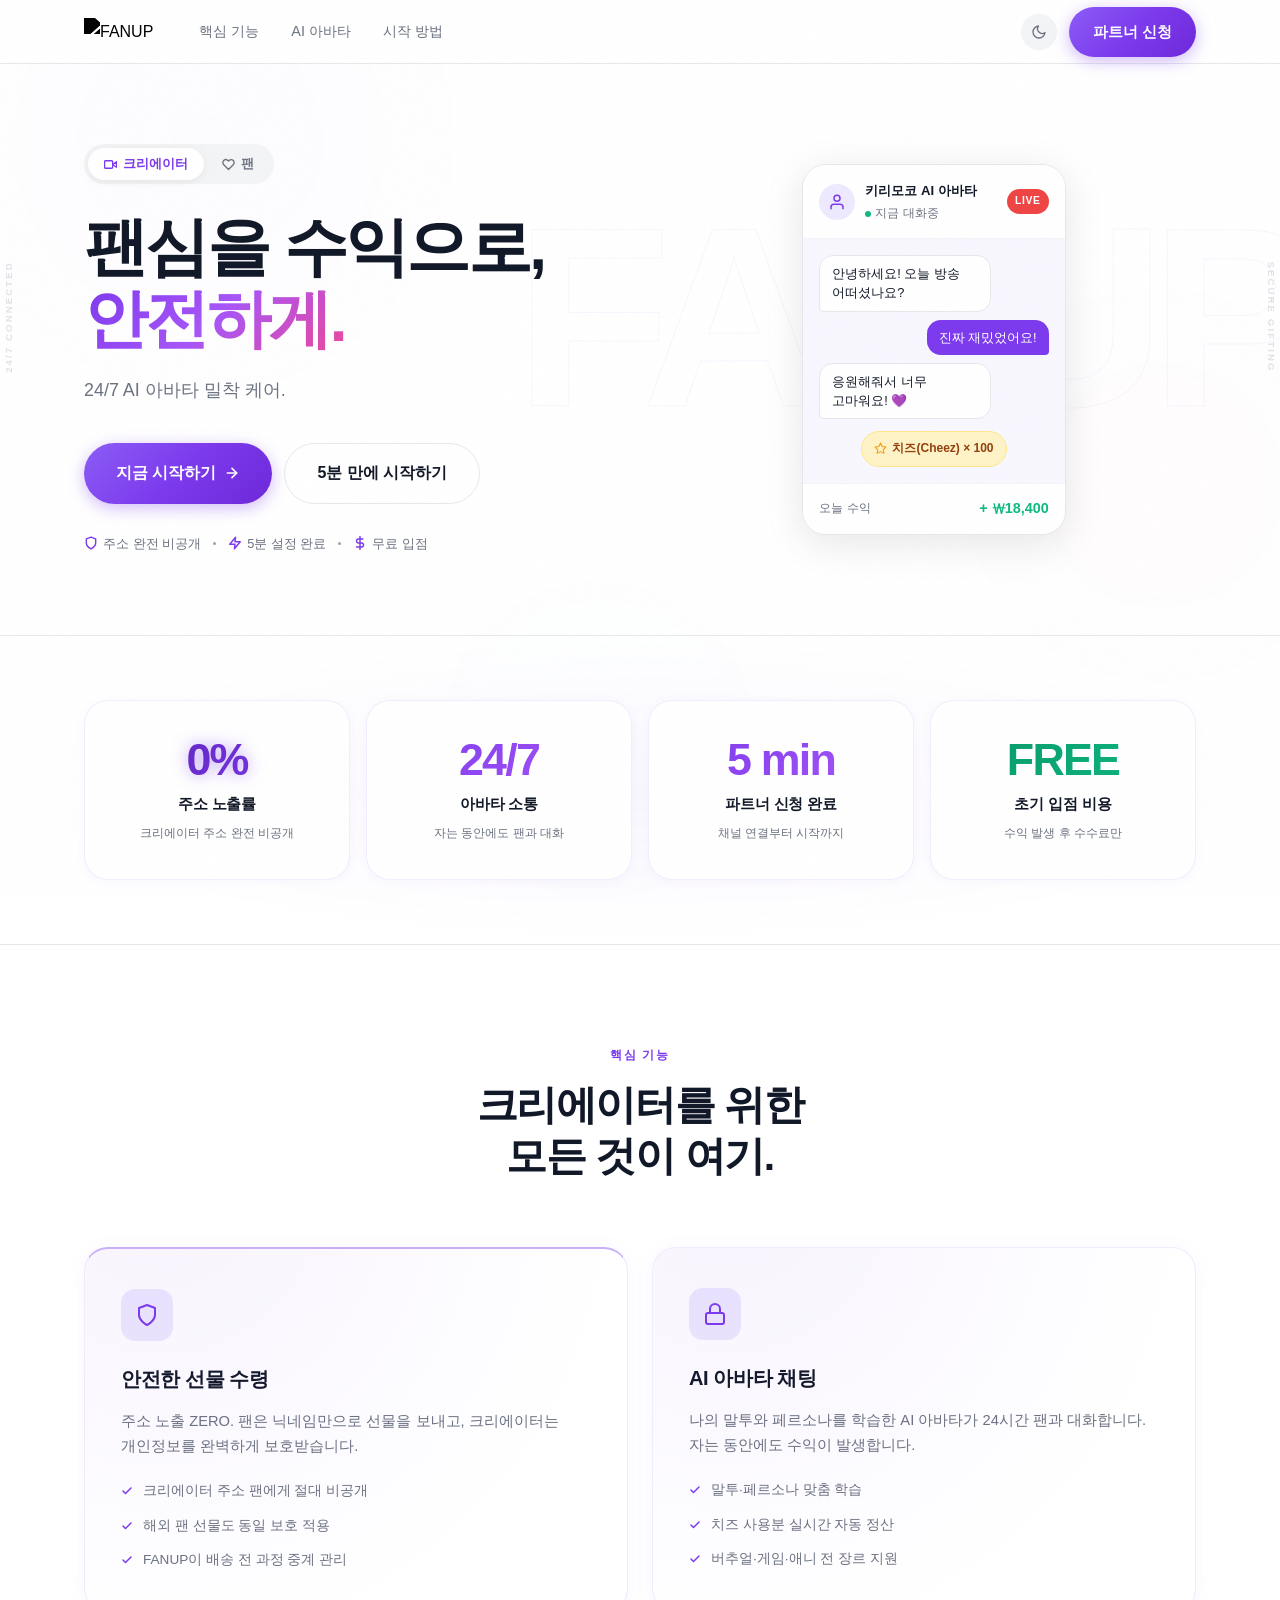
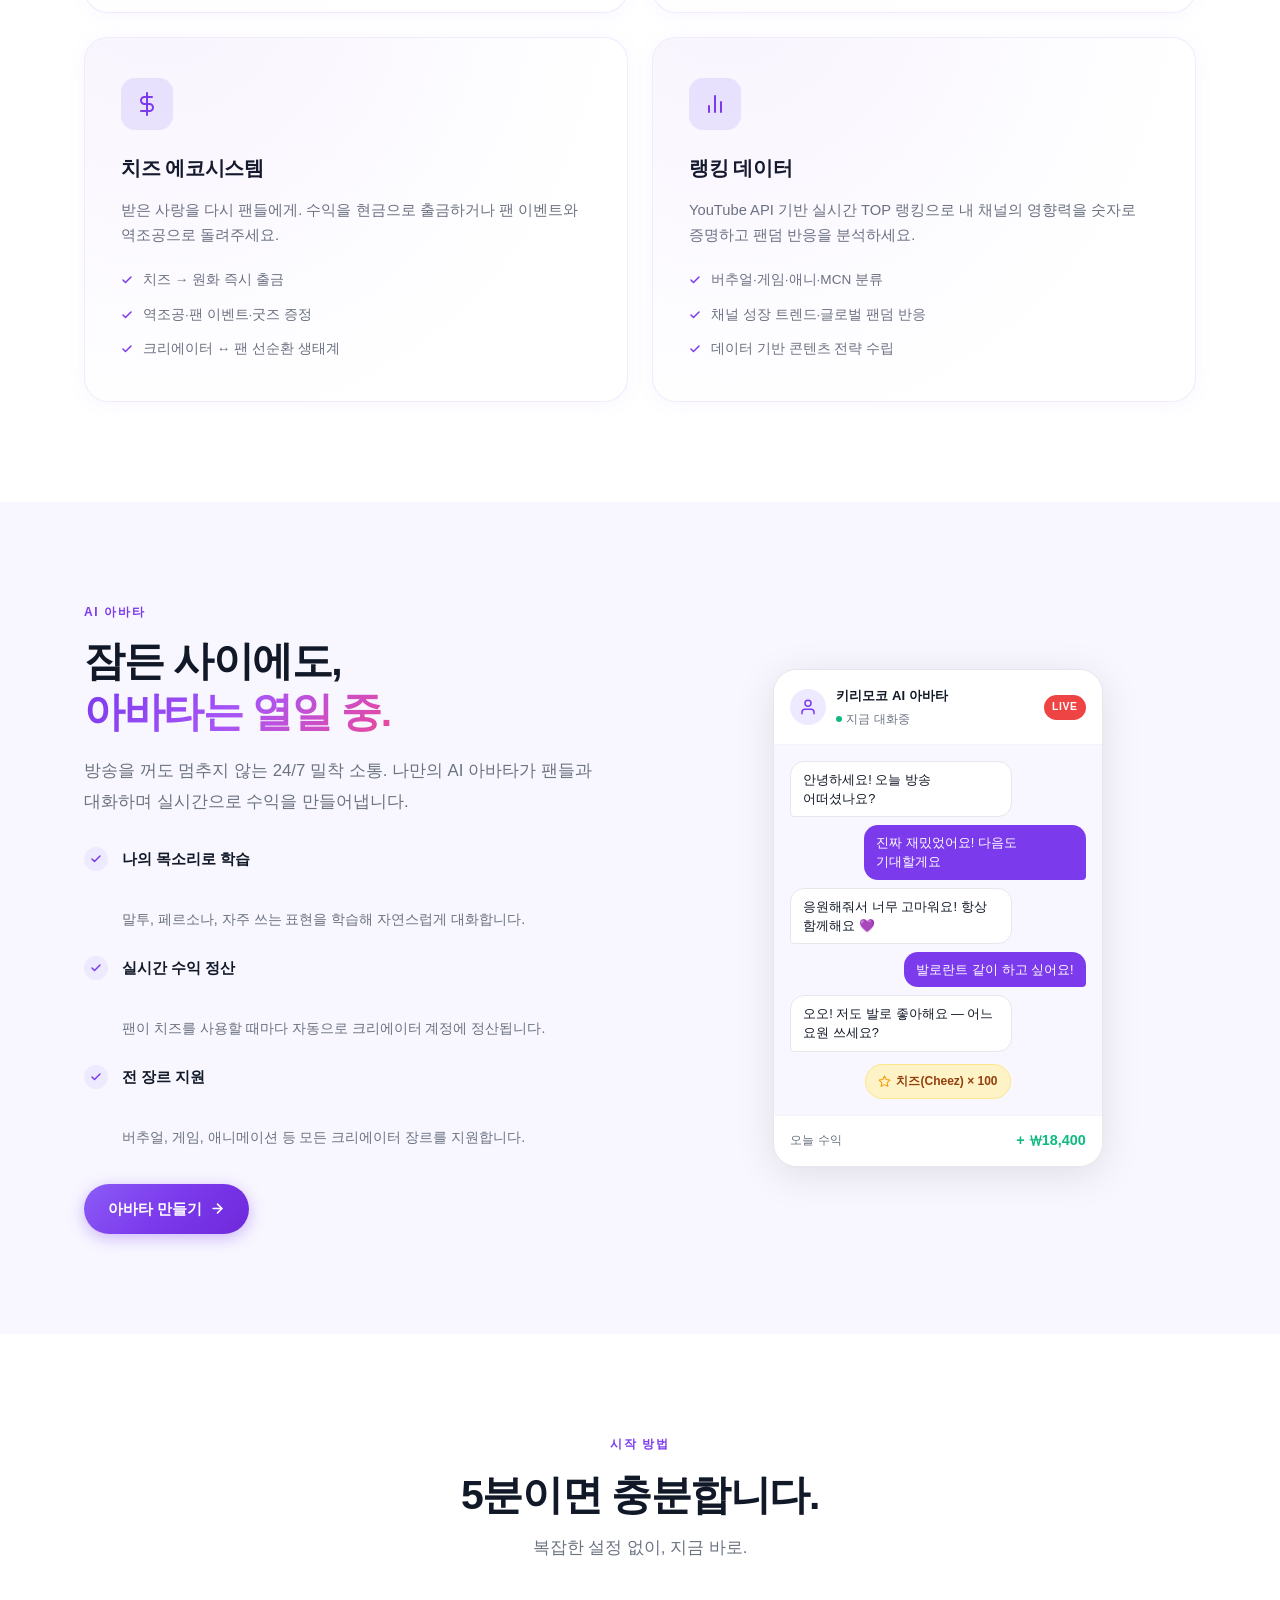
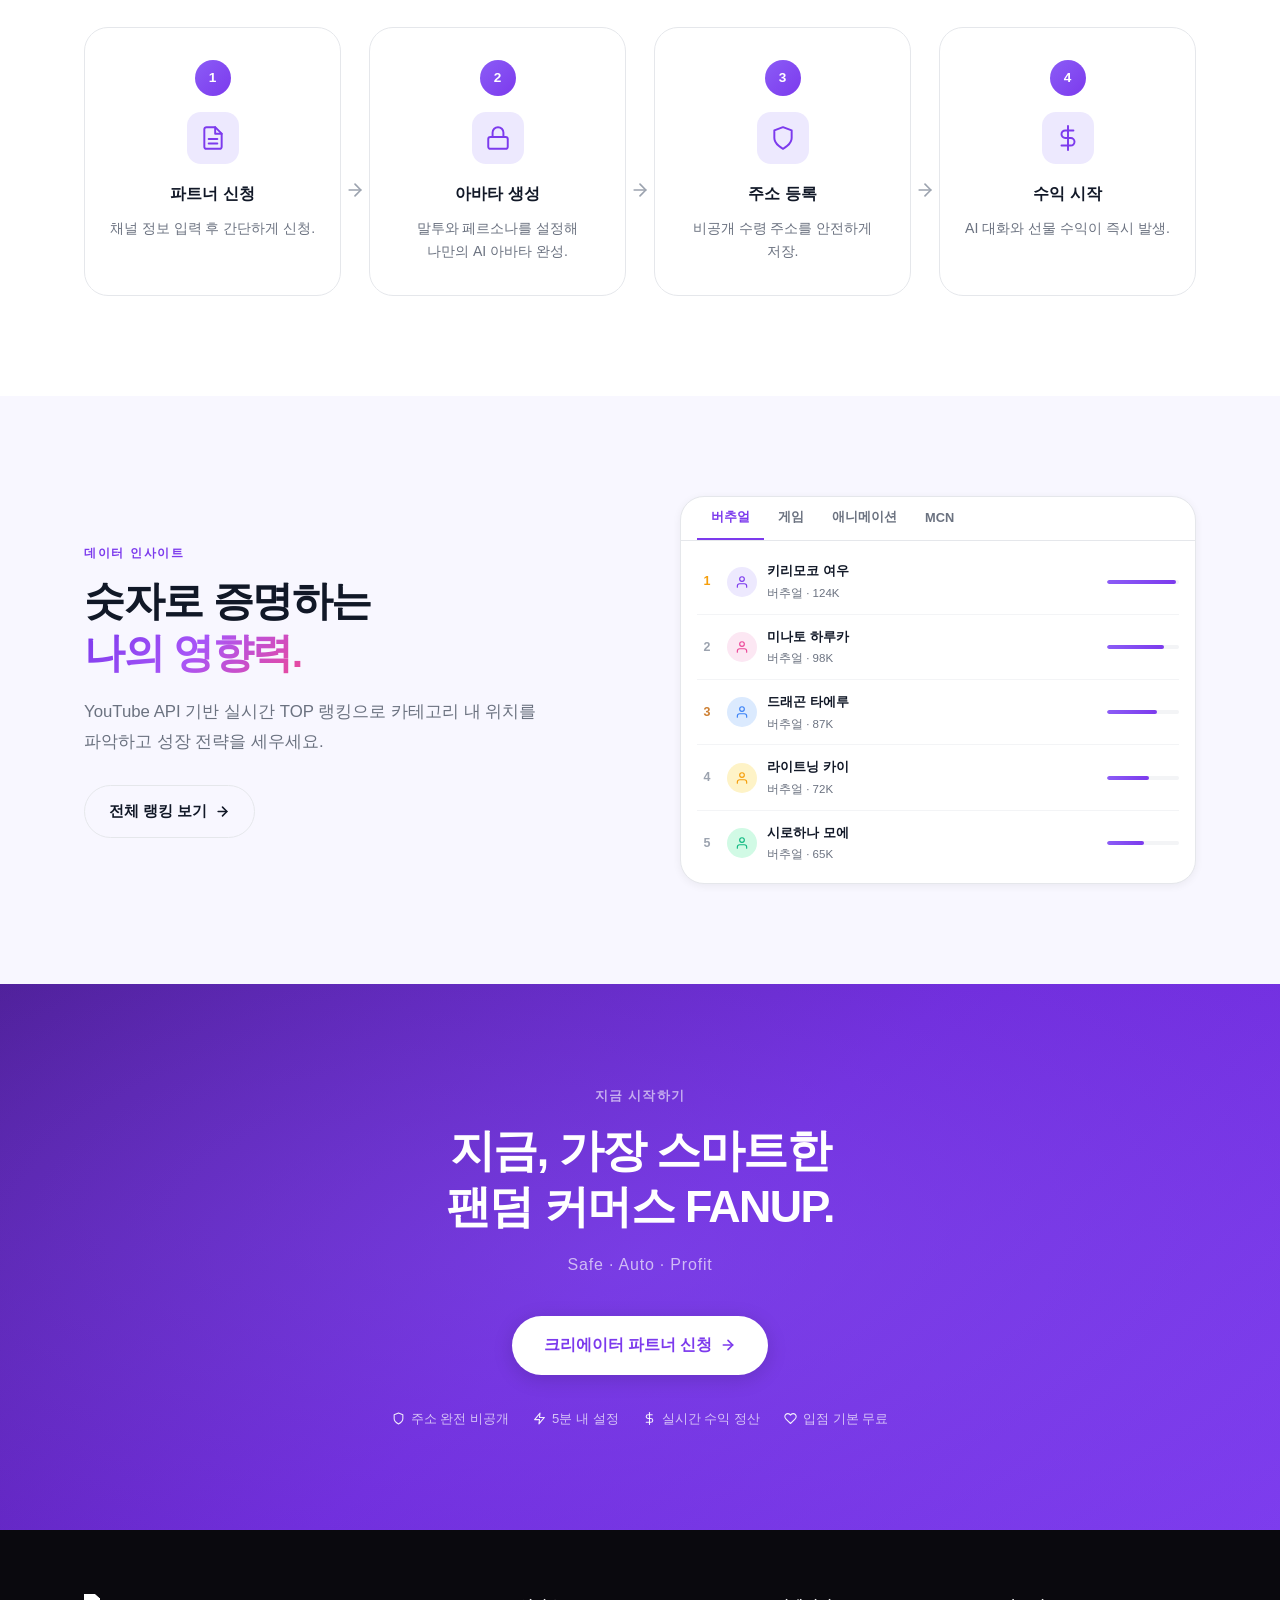
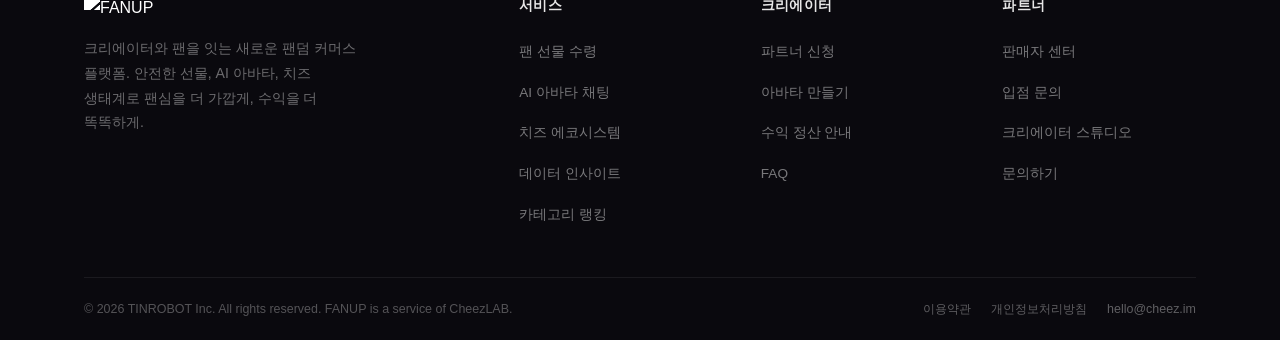
==== commit e1035533: "deploy: index.html, styles, main.js 업데이트 배포 Co-Authored-By: Claude Sonnet 4.6 <noreply@anthropic.com" ====
--- a/index.html
+++ b/index.html
@@ -1,5 +1,5 @@
 <!DOCTYPE html>
-<html lang="ko" data-theme="light">
+<html lang="ko">
 <head>
   <meta charset="UTF-8">
   <meta name="viewport" content="width=device-width, initial-scale=1.0, maximum-scale=5.0">
@@ -16,7 +16,7 @@
 
   <meta property="og:type" content="website">
   <meta property="og:site_name" content="FANUP">
-  <meta property="og:url" content="https://fanup.cheez.im">
+  <meta property="og:url" content="https://about.fanup.im">
   <meta property="og:title" content="FANUP | 팬심은 더 가깝게, 수익은 더 똑똑하게">
   <meta property="og:description" content="AI 아바타가 팬들과 24시간 대화하고, 팬선물은 주소 노출 없이 안전하게. 새로운 팬덤 커머스 플랫폼.">
 
@@ -24,6 +24,14 @@
   <link rel="stylesheet" as="style" crossorigin
     href="https://cdn.jsdelivr.net/gh/orioncactus/pretendard@v1.3.9/dist/web/static/pretendard.min.css">
   <link rel="stylesheet" href="css/styles.css">
+  <!-- 테마 깜빡임(FOUC) 방지: CSS 로드 직후 즉시 실행 -->
+  <script>
+    (function(){
+      var t = localStorage.getItem('fanup-theme');
+      if (!t && window.matchMedia('(prefers-color-scheme: dark)').matches) t = 'dark';
+      if (t) document.documentElement.setAttribute('data-theme', t);
+    })();
+  </script>
 </head>
 <body>
 <div class="mouse-glow" id="mouseGlow"></div>
@@ -53,7 +61,7 @@
         <svg class="icon-moon" xmlns="http://www.w3.org/2000/svg" width="16" height="16" viewBox="0 0 24 24" fill="none" stroke="currentColor" stroke-width="2" stroke-linecap="round" stroke-linejoin="round"><path d="M21 12.79A9 9 0 1 1 11.21 3 7 7 0 0 0 21 12.79z"/></svg>
         <svg class="icon-sun" xmlns="http://www.w3.org/2000/svg" width="16" height="16" viewBox="0 0 24 24" fill="none" stroke="currentColor" stroke-width="2" stroke-linecap="round" stroke-linejoin="round"><circle cx="12" cy="12" r="5"/><line x1="12" y1="1" x2="12" y2="3"/><line x1="12" y1="21" x2="12" y2="23"/><line x1="4.22" y1="4.22" x2="5.64" y2="5.64"/><line x1="18.36" y1="18.36" x2="19.78" y2="19.78"/><line x1="1" y1="12" x2="3" y2="12"/><line x1="21" y1="12" x2="23" y2="12"/><line x1="4.22" y1="19.78" x2="5.64" y2="18.36"/><line x1="18.36" y1="5.64" x2="19.78" y2="4.22"/></svg>
       </button>
-      <a href="https://fanup.cheez.im" class="btn btn-primary" target="_blank" rel="noopener">
+      <a href="https://fanup.im" class="btn btn-primary" target="_blank" rel="noopener">
         파트너 신청
       </a>
     </div>
@@ -103,14 +111,14 @@
         </p>
 
         <div class="hero-actions fade-up delay-3 for-creator">
-          <a href="https://fanup.cheez.im" class="btn btn-primary btn-lg" target="_blank" rel="noopener">
+          <a href="https://fanup.im" class="btn btn-primary btn-lg" target="_blank" rel="noopener">
             지금 시작하기
             <svg xmlns="http://www.w3.org/2000/svg" width="16" height="16" viewBox="0 0 24 24" fill="none" stroke="currentColor" stroke-width="2.5" stroke-linecap="round" stroke-linejoin="round"><path d="M5 12h14"/><path d="m12 5 7 7-7 7"/></svg>
           </a>
           <a href="#how-it-works" class="btn btn-ghost btn-lg">5분 만에 시작하기</a>
         </div>
         <div class="hero-actions fade-up delay-3 for-fan" style="display:none;">
-          <a href="https://fanup.cheez.im" class="btn btn-primary btn-lg" target="_blank" rel="noopener">
+          <a href="https://fanup.im" class="btn btn-primary btn-lg" target="_blank" rel="noopener">
             팬 활동 시작하기
             <svg xmlns="http://www.w3.org/2000/svg" width="16" height="16" viewBox="0 0 24 24" fill="none" stroke="currentColor" stroke-width="2.5" stroke-linecap="round" stroke-linejoin="round"><path d="M5 12h14"/><path d="m12 5 7 7-7 7"/></svg>
           </a>
@@ -350,7 +358,7 @@
             </div>
           </li>
         </ul>
-        <a href="https://fanup.cheez.im" class="btn btn-primary" target="_blank" rel="noopener" style="margin-top:32px;display:inline-flex;">
+        <a href="https://fanup.im" class="btn btn-primary" target="_blank" rel="noopener" style="margin-top:32px;display:inline-flex;">
           아바타 만들기
           <svg xmlns="http://www.w3.org/2000/svg" width="15" height="15" viewBox="0 0 24 24" fill="none" stroke="currentColor" stroke-width="2.5" stroke-linecap="round" stroke-linejoin="round"><path d="M5 12h14"/><path d="m12 5 7 7-7 7"/></svg>
         </a>
@@ -471,7 +479,7 @@
         <p class="section-eyebrow">데이터 인사이트</p>
         <h2>숫자로 증명하는<br><em>나의 영향력.</em></h2>
         <p class="showcase-desc">YouTube API 기반 실시간 TOP 랭킹으로 카테고리 내 위치를 파악하고 성장 전략을 세우세요.</p>
-        <a href="https://fanup.cheez.im" class="btn btn-ghost" target="_blank" rel="noopener" style="margin-top:28px;display:inline-flex;">
+        <a href="https://fanup.im" class="btn btn-ghost" target="_blank" rel="noopener" style="margin-top:28px;display:inline-flex;">
           전체 랭킹 보기
           <svg xmlns="http://www.w3.org/2000/svg" width="15" height="15" viewBox="0 0 24 24" fill="none" stroke="currentColor" stroke-width="2.5" stroke-linecap="round" stroke-linejoin="round"><path d="M5 12h14"/><path d="m12 5 7 7-7 7"/></svg>
         </a>
@@ -570,7 +578,7 @@
       <h2>지금, 가장 스마트한<br>팬덤 커머스 FANUP.</h2>
       <p class="cta-sub">Safe · Auto · Profit</p>
       <div class="cta-actions">
-        <a href="https://fanup.cheez.im" class="btn btn-white btn-lg" target="_blank" rel="noopener">
+        <a href="https://fanup.im" class="btn btn-white btn-lg" target="_blank" rel="noopener">
           크리에이터 파트너 신청
           <svg xmlns="http://www.w3.org/2000/svg" width="16" height="16" viewBox="0 0 24 24" fill="none" stroke="currentColor" stroke-width="2.5" stroke-linecap="round" stroke-linejoin="round"><path d="M5 12h14"/><path d="m12 5 7 7-7 7"/></svg>
         </a>
@@ -625,16 +633,16 @@
       <div class="footer-col">
         <h5>크리에이터</h5>
         <ul class="footer-links">
-          <li><a href="https://fanup.cheez.im" target="_blank" rel="noopener">파트너 신청</a></li>
-          <li><a href="https://fanup.cheez.im" target="_blank" rel="noopener">아바타 만들기</a></li>
-          <li><a href="https://fanup.cheez.im" target="_blank" rel="noopener">수익 정산 안내</a></li>
-          <li><a href="https://fanup.cheez.im" target="_blank" rel="noopener">FAQ</a></li>
+          <li><a href="https://fanup.im" target="_blank" rel="noopener">파트너 신청</a></li>
+          <li><a href="https://fanup.im" target="_blank" rel="noopener">아바타 만들기</a></li>
+          <li><a href="https://fanup.im" target="_blank" rel="noopener">수익 정산 안내</a></li>
+          <li><a href="https://fanup.im" target="_blank" rel="noopener">FAQ</a></li>
         </ul>
       </div>
       <div class="footer-col">
         <h5>파트너</h5>
         <ul class="footer-links">
-          <li><a href="seller.html">판매자 센터</a></li>
+          <li><a href="login.html">판매자 센터</a></li>
           <li><a href="mailto:seller@cheez.im">입점 문의</a></li>
           <li><a href="studio.html">크리에이터 스튜디오</a></li>
           <li><a href="mailto:hello@cheez.im">문의하기</a></li>
--- a/css/styles.css
+++ b/css/styles.css
@@ -23,7 +23,7 @@
   --text-secondary: #6B7280;
 
   --nav-height: 64px;
-  --container-max: 1100px;
+  --container-max: 1160px;
   --radius: 16px;
   --radius-lg: 24px;
 
@@ -31,6 +31,7 @@
   --shadow-md: 0 4px 24px rgba(0,0,0,0.08);
   --shadow-lg: 0 8px 40px rgba(0,0,0,0.10);
 
+  --nav-bg: rgba(255,255,255,0.85);
   --logo-filter: brightness(0);
   --logo-filter-footer: brightness(0) invert(1);
 }
@@ -49,6 +50,7 @@
   --text-primary: #F0F0F8;
   --text-secondary: #9B9BB5;
 
+  --nav-bg: rgba(15,15,19,0.85);
   --logo-filter: brightness(0) invert(1);
   --logo-filter-footer: brightness(0) invert(1);
 
@@ -72,12 +74,17 @@
 body {
   font-family: 'Pretendard', -apple-system, BlinkMacSystemFont, 'Segoe UI', sans-serif;
   font-size: 1rem;
-  line-height: 1.75;
+  line-height: 1.8;
   color: var(--text-primary);
   background-color: var(--bg);
-  transition: background-color 0.25s, color 0.25s;
   -webkit-font-smoothing: antialiased;
   -moz-osx-font-smoothing: grayscale;
+  word-break: keep-all;
+  overflow-wrap: break-word;
+}
+/* 테마 전환 시에만 트랜지션 적용 (초기 로드 깜빡임 방지) */
+body.theme-ready {
+  transition: background-color 0.25s, color 0.25s;
 }
 
 /* ─── Animated Mesh Gradient ─── */
@@ -92,6 +99,22 @@
   position: absolute;
   border-radius: 50%;
   filter: blur(90px);
+  will-change: transform;
+  backface-visibility: hidden;
+  -webkit-backface-visibility: hidden;
+}
+@media (max-width: 768px) {
+  .mesh-bg { display: none; }
+}
+/* 애니메이션 축소 선호 시 모든 모션 비활성화 */
+@media (prefers-reduced-motion: reduce) {
+  *, *::before, *::after {
+    animation-duration: 0.01ms !important;
+    animation-iteration-count: 1 !important;
+    transition-duration: 0.01ms !important;
+  }
+  .mesh-bg { display: none; }
+  .fade-up { opacity: 1 !important; transform: none !important; }
 }
 .mesh-orb-1 {
   width: 640px; height: 640px;
@@ -132,15 +155,18 @@
   50%       { transform: translate(-45px, -65px) scale(1.1); }
 }
 
-/* ─── Film Grain Overlay ─── */
+/* ─── Film Grain Overlay (성능 최적화: 모바일 비활성) ─── */
 body::after {
   content: "";
   position: fixed;
   top: 0; left: 0; right: 0; bottom: 0;
   background-image: url("data:image/svg+xml,%3Csvg xmlns='http://www.w3.org/2000/svg' width='300' height='300'%3E%3Cfilter id='n'%3E%3CfeTurbulence type='fractalNoise' baseFrequency='0.75' numOctaves='4' stitchTiles='stitch'/%3E%3C/filter%3E%3Crect width='300' height='300' filter='url(%23n)' opacity='1'/%3E%3C/svg%3E");
-  opacity: 0.028;
+  opacity: 0.018;
   pointer-events: none;
   z-index: 9998;
+}
+@media (max-width: 768px) {
+  body::after { display: none; }
 }
 
 /* ─── Mouse Glow ─── */
@@ -172,35 +198,34 @@
 
 /* ─── Typography ─── */
 h1 {
-  font-size: clamp(2.8rem, 4.8vw, 4.4rem);
+  font-size: clamp(2.6rem, 5vw, 4rem);
   font-weight: 900;
-  line-height: 1.08;
-  letter-spacing: -0.045em;
+  line-height: 1.12;
+  letter-spacing: -0.04em;
   color: var(--text-primary);
-  word-break: keep-all;
 }
 
 h2 {
-  font-size: clamp(1.6rem, 3vw, 2.4rem);
-  font-weight: 900;
-  line-height: 1.2;
-  letter-spacing: -0.045em;
+  font-size: clamp(1.8rem, 3.2vw, 2.6rem);
+  font-weight: 800;
+  line-height: 1.25;
+  letter-spacing: -0.035em;
   color: var(--text-primary);
 }
 
 h3 {
-  font-size: 1.2rem;
+  font-size: 1.25rem;
   font-weight: 700;
   letter-spacing: -0.02em;
   color: var(--text-primary);
-  margin-bottom: 10px;
+  margin-bottom: 12px;
 }
 
 h4 {
-  font-size: 1rem;
+  font-size: 1.05rem;
   font-weight: 700;
   color: var(--text-primary);
-  margin-bottom: 6px;
+  margin-bottom: 8px;
 }
 
 em {
@@ -216,17 +241,17 @@
   display: inline-flex;
   align-items: center;
   gap: 8px;
-  padding: 11px 22px;
+  padding: 12px 24px;
   border-radius: 50px;
-  font-size: 0.9rem;
+  font-size: 0.92rem;
   font-weight: 600;
   transition: all 0.2s;
   white-space: nowrap;
 }
 
 .btn-lg {
-  padding: 14px 28px;
-  font-size: 0.95rem;
+  padding: 15px 32px;
+  font-size: 1rem;
 }
 
 .btn-primary {
@@ -266,36 +291,61 @@
 /* ─── Fade-up Animations ─── */
 .fade-up {
   opacity: 0;
-  transform: translateY(24px);
-  transition: opacity 0.55s ease, transform 0.55s ease;
+  transform: translateY(20px);
+  transition: opacity 0.6s cubic-bezier(0.22, 0.61, 0.36, 1),
+              transform 0.6s cubic-bezier(0.22, 0.61, 0.36, 1);
 }
 .fade-up.visible {
   opacity: 1;
   transform: translateY(0);
 }
-.delay-1 { transition-delay: 0.1s; }
-.delay-2 { transition-delay: 0.2s; }
-.delay-3 { transition-delay: 0.3s; }
-.delay-4 { transition-delay: 0.4s; }
+.delay-1 { transition-delay: 0.08s; }
+.delay-2 { transition-delay: 0.16s; }
+.delay-3 { transition-delay: 0.24s; }
+.delay-4 { transition-delay: 0.32s; }
+
+/* 히어로 영역은 JS가 아닌 CSS 키프레임으로 등장 (깜빡임 방지) */
+.hero .fade-up {
+  opacity: 0;
+  transform: translateY(0);
+  transition: none;
+  animation: heroFadeUp 0.65s cubic-bezier(0.22, 0.61, 0.36, 1) forwards;
+}
+.hero .delay-1 { animation-delay: 0.1s; }
+.hero .delay-2 { animation-delay: 0.2s; }
+.hero .delay-3 { animation-delay: 0.3s; }
+.hero .delay-4 { animation-delay: 0.4s; }
+@keyframes heroFadeUp {
+  from { opacity: 0; transform: translateY(16px); }
+  to   { opacity: 1; transform: translateY(0); }
+}
+
+/* JS 미로드 fallback: noscript 또는 JS 지연 시에만 보이기 */
+@media (scripting: none) {
+  .fade-up {
+    opacity: 1 !important;
+    transform: translateY(0) !important;
+  }
+}
 
 /* ─── Section Helpers ─── */
 .section {
-  padding: 120px 0;
+  padding: 100px 0;
 }
 .section-alt {
   background: var(--bg-sub);
 }
 .section-head {
   text-align: center;
-  margin-bottom: 56px;
+  margin-bottom: 64px;
 }
 .section-eyebrow {
-  font-size: 0.8rem;
+  font-size: 0.75rem;
   font-weight: 700;
-  letter-spacing: 0.1em;
+  letter-spacing: 0.14em;
   text-transform: uppercase;
   color: var(--brand);
-  margin-bottom: 12px;
+  margin-bottom: 14px;
 }
 .section-sub {
   margin-top: 12px;
@@ -313,15 +363,14 @@
   right: 0;
   z-index: 100;
   height: var(--nav-height);
-  background: rgba(255,255,255,0.85);
+  background: var(--nav-bg);
   backdrop-filter: blur(20px);
   -webkit-backdrop-filter: blur(20px);
   border-bottom: 1px solid var(--gray-200);
-  transition: background 0.25s, border-color 0.25s, box-shadow 0.25s;
-}
-[data-theme="dark"] .topnav {
-  background: rgba(15,15,19,0.85);
-  border-bottom-color: var(--gray-200);
+}
+/* 초기 로드 후에만 nav 트랜지션 활성화 (번쩍거림 방지) */
+body.theme-ready .topnav {
+  transition: box-shadow 0.25s;
 }
 .topnav.scrolled {
   box-shadow: var(--shadow-sm);
@@ -417,7 +466,9 @@
   top: var(--nav-height);
   left: 0;
   right: 0;
-  background: var(--bg);
+  background: var(--nav-bg);
+  backdrop-filter: blur(20px);
+  -webkit-backdrop-filter: blur(20px);
   border-bottom: 1px solid var(--gray-200);
   padding: 16px 24px 24px;
   gap: 4px;
@@ -449,14 +500,17 @@
   letter-spacing: -0.06em;
   line-height: 1;
   color: transparent;
-  -webkit-text-stroke: 1px rgba(124,58,237,0.08);
+  -webkit-text-stroke: 1px rgba(124,58,237,0.05);
   user-select: none;
   pointer-events: none;
   z-index: 0;
   white-space: nowrap;
 }
 [data-theme="dark"] .hero-bg-word {
-  -webkit-text-stroke: 1px rgba(168,85,247,0.1);
+  -webkit-text-stroke: 1px rgba(168,85,247,0.07);
+}
+@media (max-width: 768px) {
+  .hero-bg-word { display: none; }
 }
 
 /* ─── Vertical Side Text ─── */
@@ -469,7 +523,7 @@
   letter-spacing: 0.22em;
   text-transform: uppercase;
   color: var(--gray-400);
-  opacity: 0.45;
+  opacity: 0.3;
   user-select: none;
   pointer-events: none;
 }
@@ -538,10 +592,10 @@
 }
 
 .hero-sub {
-  font-size: 1.05rem;
+  font-size: 1.12rem;
   color: var(--text-secondary);
-  line-height: 1.7;
-  margin-bottom: 32px;
+  line-height: 1.75;
+  margin-bottom: 36px;
 }
 
 .hero-actions {
@@ -815,18 +869,18 @@
 }
 
 .stat-label-main {
-  font-size: 0.88rem;
+  font-size: 0.92rem;
   font-weight: 700;
   color: var(--text-primary);
-  margin-bottom: 4px;
+  margin-bottom: 6px;
   letter-spacing: -0.01em;
 }
 
 .stat-desc {
-  font-size: 0.75rem;
+  font-size: 0.78rem;
   color: var(--text-secondary);
   font-weight: 400;
-  line-height: 1.4;
+  line-height: 1.5;
 }
 
 /* ══════════════════════════════════════
@@ -835,11 +889,11 @@
 .feature-grid {
   display: grid;
   grid-template-columns: repeat(2, 1fr);
-  gap: 20px;
+  gap: 24px;
 }
 
 .feat-card {
-  padding: 36px 32px;
+  padding: 40px 36px;
   border-radius: var(--radius-lg);
   border: 1px solid rgba(124,58,237,0.10);
   background: var(--bg);
@@ -916,22 +970,22 @@
 }
 
 .feat-card p {
-  font-size: 0.9rem;
+  font-size: 0.92rem;
   color: var(--text-secondary);
-  line-height: 1.65;
-  margin-bottom: 16px;
+  line-height: 1.7;
+  margin-bottom: 20px;
 }
 
 .feat-list {
   display: flex;
   flex-direction: column;
-  gap: 8px;
+  gap: 10px;
 }
 .feat-list li {
   display: flex;
   align-items: center;
-  gap: 8px;
-  font-size: 0.82rem;
+  gap: 10px;
+  font-size: 0.85rem;
   color: var(--text-secondary);
   font-weight: 500;
 }
@@ -957,10 +1011,10 @@
 }
 
 .showcase-desc {
-  margin-top: 16px;
-  font-size: 1rem;
+  margin-top: 18px;
+  font-size: 1.05rem;
   color: var(--text-secondary);
-  line-height: 1.75;
+  line-height: 1.8;
 }
 
 .showcase-list {
@@ -986,15 +1040,16 @@
   margin-top: 2px;
 }
 .showcase-list strong {
-  font-size: 0.9rem;
+  font-size: 0.95rem;
   font-weight: 700;
   color: var(--text-primary);
   display: block;
-  margin-bottom: 2px;
+  margin-bottom: 4px;
 }
 .showcase-list span {
-  font-size: 0.85rem;
+  font-size: 0.88rem;
   color: var(--text-secondary);
+  line-height: 1.6;
 }
 
 .showcase-visual {
@@ -1057,13 +1112,13 @@
 }
 
 .step-card h4 {
-  font-size: 0.95rem;
+  font-size: 1rem;
   margin-bottom: 8px;
 }
 .step-card p {
-  font-size: 0.82rem;
+  font-size: 0.88rem;
   color: var(--text-secondary);
-  line-height: 1.6;
+  line-height: 1.65;
 }
 
 .step-connector {
@@ -1235,8 +1290,8 @@
 }
 .cta-section h2 {
   color: #fff;
-  font-size: clamp(2rem, 4vw, 3rem);
-  margin-bottom: 12px;
+  font-size: clamp(2rem, 4vw, 2.8rem);
+  margin-bottom: 16px;
 }
 .cta-section h2 em {
   background: linear-gradient(135deg, #C4B5FD, #F9A8D4);
@@ -1296,27 +1351,27 @@
 }
 
 .footer-desc {
+  font-size: 0.88rem;
+  color: rgba(255,255,255,0.4);
+  line-height: 1.75;
+  max-width: 280px;
+}
+
+.footer-col h5 {
   font-size: 0.85rem;
-  color: rgba(255,255,255,0.4);
-  line-height: 1.7;
-  max-width: 260px;
-}
-
-.footer-col h5 {
-  font-size: 0.82rem;
   font-weight: 700;
   color: rgba(255,255,255,0.9);
-  margin-bottom: 16px;
+  margin-bottom: 18px;
   letter-spacing: 0.02em;
 }
 
 .footer-links {
   display: flex;
   flex-direction: column;
-  gap: 10px;
+  gap: 12px;
 }
 .footer-links a {
-  font-size: 0.82rem;
+  font-size: 0.85rem;
   color: rgba(255,255,255,0.45);
   transition: color 0.2s;
 }
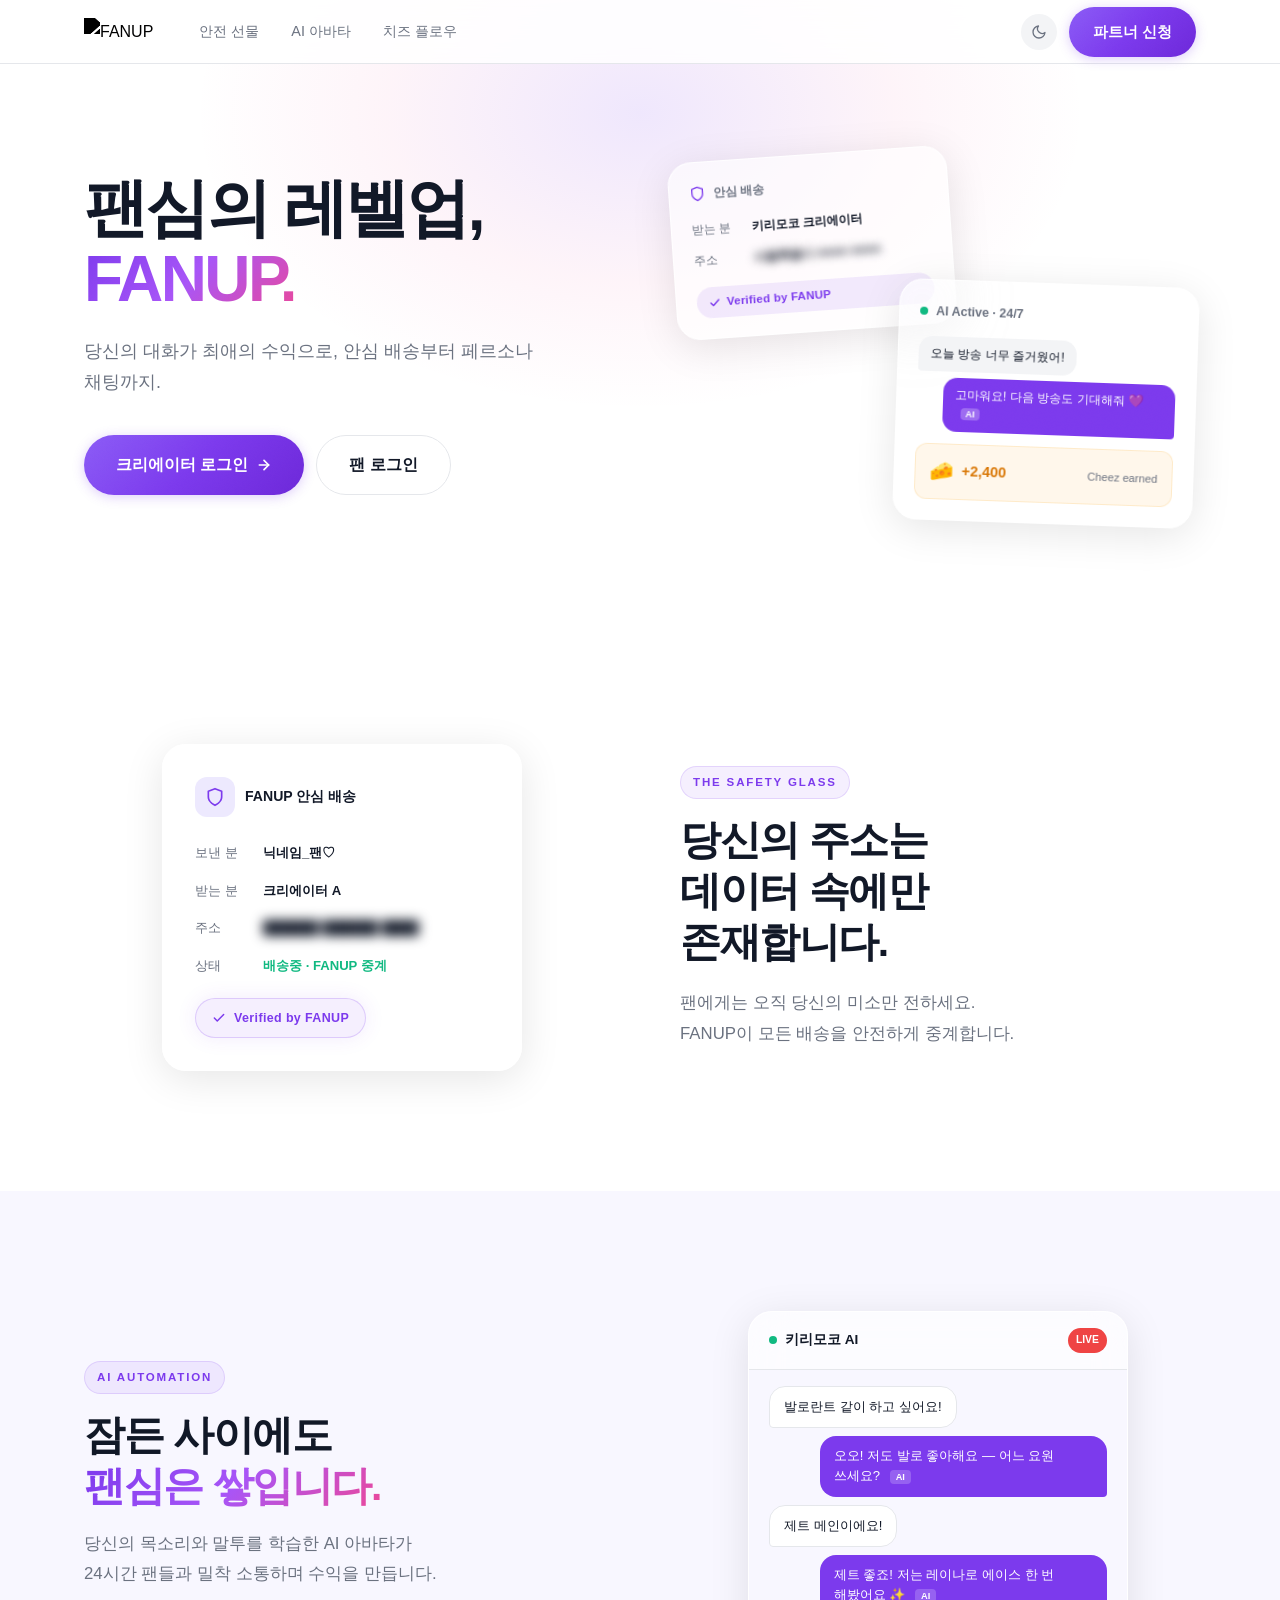
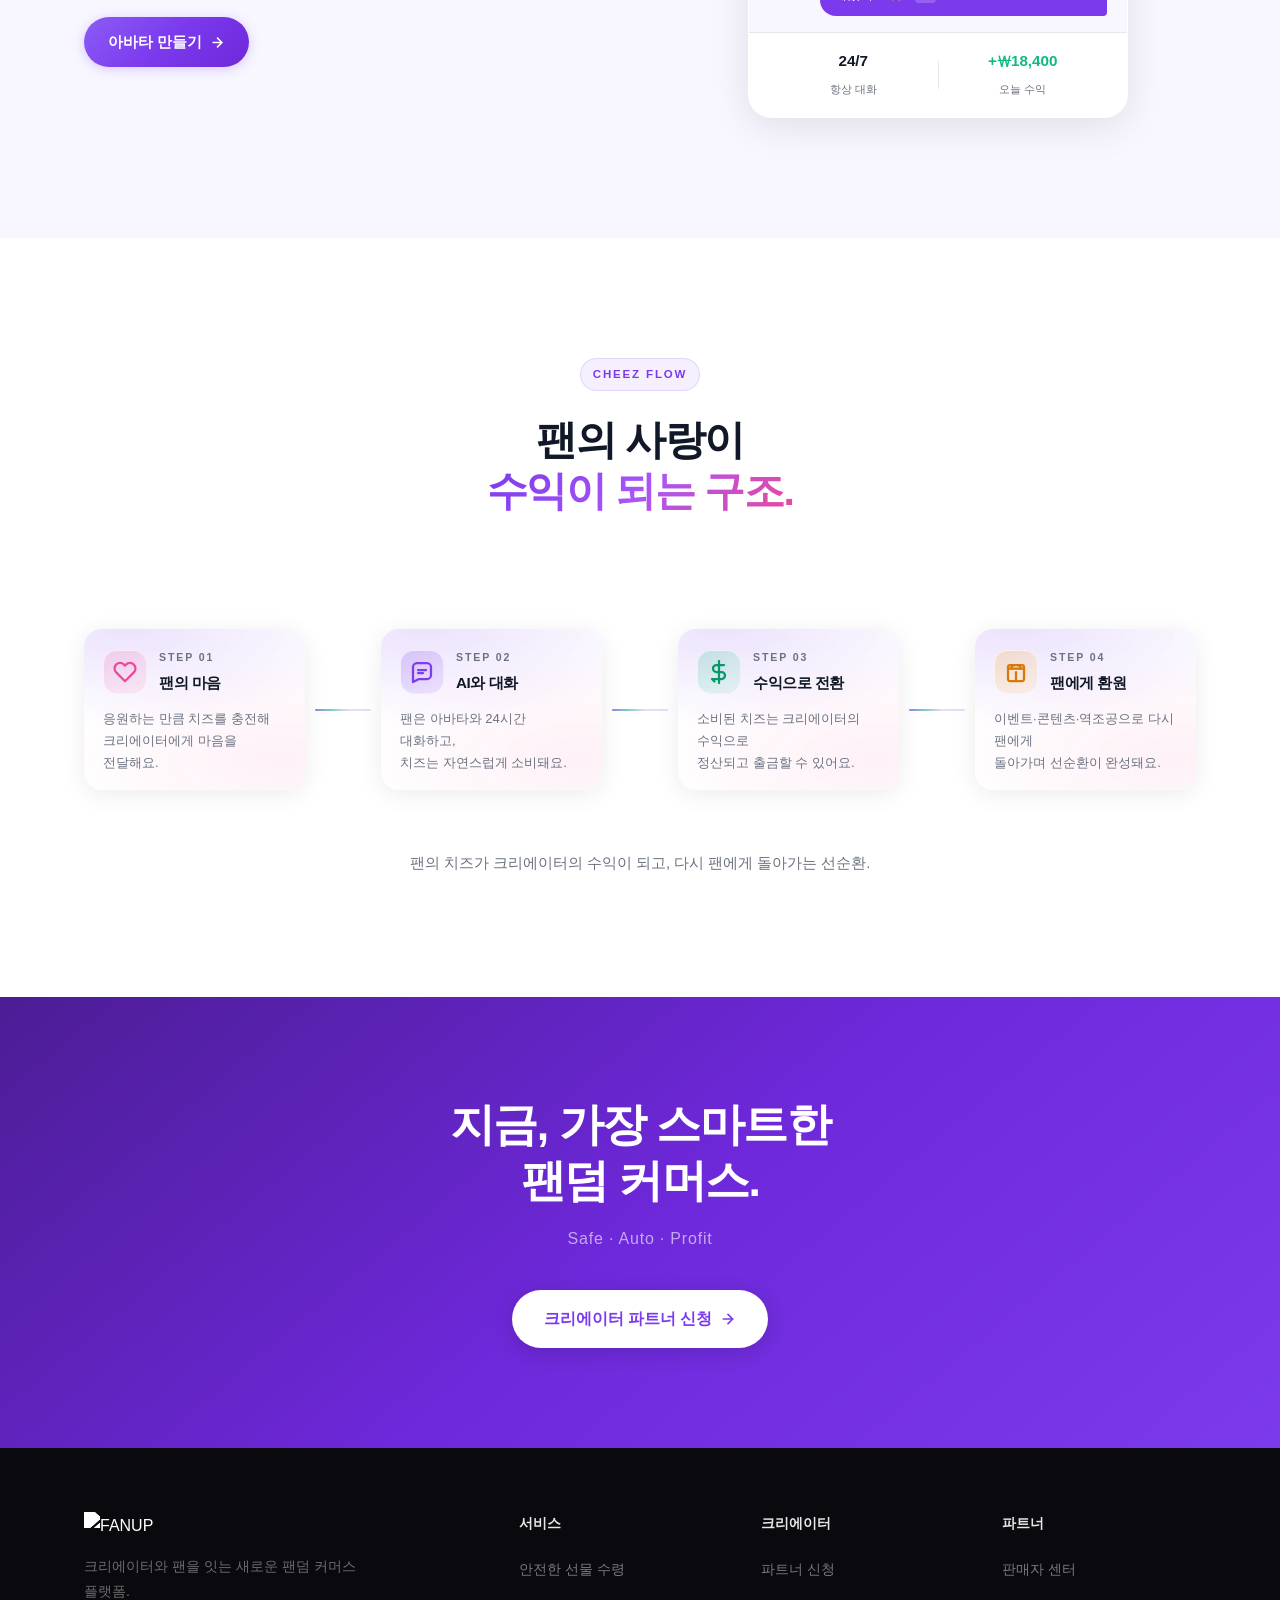
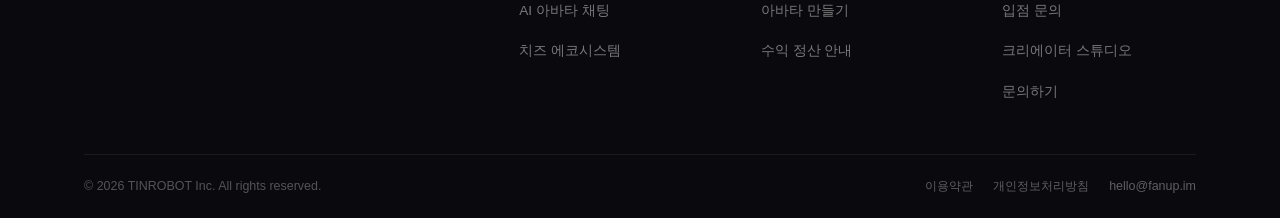
==== commit f144325c: "feat: 랜딩페이지 글래스모피즘 전면 리디자인 - Hero: 레이어드 글래스 카드 (안심배송 + AI채팅) - Safety Glass: blur 처리 주소 카드 + 감성 카피 -" ====
--- a/index.html
+++ b/index.html
@@ -2,13 +2,13 @@
 <html lang="ko">
 <head>
   <meta charset="UTF-8">
-  <meta name="viewport" content="width=device-width, initial-scale=1.0, maximum-scale=5.0">
+  <meta name="viewport" content="width=device-width, initial-scale=1.0, maximum-scale=5.0, viewport-fit=cover">
   <meta name="mobile-web-app-capable" content="yes">
   <meta name="apple-mobile-web-app-capable" content="yes">
   <meta name="apple-mobile-web-app-status-bar-style" content="default">
 
-  <title>FANUP | 팬심은 더 가깝게, 수익은 더 똑똑하게</title>
-  <meta name="title" content="FANUP | 팬심은 더 가깝게, 수익은 더 똑똑하게">
+  <title>FANUP | 팬심의 레벨업</title>
+  <meta name="title" content="FANUP | 팬심의 레벨업">
   <meta name="description" content="주소 노출 없는 안전한 팬선물부터, 24시간 쉬지 않는 나만의 AI 아바타 밀착 대화까지. 크리에이터 파트너 체결 한 번으로 새로운 팬덤 커머스를 시작하세요.">
   <meta name="keywords" content="FANUP,팬업,버튜버,크리에이터,팬선물,AI아바타,치즈,Cheez,팬덤,수익창출,유튜브랭킹">
   <meta name="author" content="TINROBOT">
@@ -17,164 +17,111 @@
   <meta property="og:type" content="website">
   <meta property="og:site_name" content="FANUP">
   <meta property="og:url" content="https://about.fanup.im">
-  <meta property="og:title" content="FANUP | 팬심은 더 가깝게, 수익은 더 똑똑하게">
+  <meta property="og:title" content="FANUP | 팬심의 레벨업">
   <meta property="og:description" content="AI 아바타가 팬들과 24시간 대화하고, 팬선물은 주소 노출 없이 안전하게. 새로운 팬덤 커머스 플랫폼.">
 
   <link rel="preconnect" href="https://cdn.jsdelivr.net" crossorigin>
-  <link rel="stylesheet" as="style" crossorigin
-    href="https://cdn.jsdelivr.net/gh/orioncactus/pretendard@v1.3.9/dist/web/static/pretendard.min.css">
+  <link rel="preload" as="style" crossorigin
+    href="https://cdn.jsdelivr.net/gh/orioncactus/pretendard@v1.3.9/dist/web/static/pretendard.min.css"
+    onload="this.rel='stylesheet'">
+  <noscript><link rel="stylesheet" href="https://cdn.jsdelivr.net/gh/orioncactus/pretendard@v1.3.9/dist/web/static/pretendard.min.css"></noscript>
   <link rel="stylesheet" href="css/styles.css">
-  <!-- 테마 깜빡임(FOUC) 방지: CSS 로드 직후 즉시 실행 -->
   <script>
     (function(){
       var t = localStorage.getItem('fanup-theme');
-      if (!t && window.matchMedia('(prefers-color-scheme: dark)').matches) t = 'dark';
-      if (t) document.documentElement.setAttribute('data-theme', t);
+      if (!t) t = window.matchMedia('(prefers-color-scheme: dark)').matches ? 'dark' : 'light';
+      document.documentElement.setAttribute('data-theme', t);
     })();
   </script>
 </head>
 <body>
-<div class="mouse-glow" id="mouseGlow"></div>
-<div class="mesh-bg" aria-hidden="true">
-  <div class="mesh-orb mesh-orb-1"></div>
-  <div class="mesh-orb mesh-orb-2"></div>
-  <div class="mesh-orb mesh-orb-3"></div>
-</div>
-
-<!-- ═══════════════════════════
-  NAV
-═══════════════════════════ -->
+
+<!-- ═══════════════════════════ NAV ═══════════════════════════ -->
 <header class="topnav">
   <div class="container nav-inner">
     <a href="#" class="nav-logo">
       <img src="assets/fanup_logo.png" alt="FANUP" class="logo-img">
     </a>
-
     <nav class="nav-menu">
-      <a href="#features">핵심 기능</a>
-      <a href="#showcase">AI 아바타</a>
-      <a href="#how-it-works">시작 방법</a>
+      <a href="#safety">안전 선물</a>
+      <a href="#avatar">AI 아바타</a>
+      <a href="#cheez">치즈 플로우</a>
     </nav>
-
     <div class="nav-right">
       <button class="theme-toggle" id="themeToggle" aria-label="테마 전환">
         <svg class="icon-moon" xmlns="http://www.w3.org/2000/svg" width="16" height="16" viewBox="0 0 24 24" fill="none" stroke="currentColor" stroke-width="2" stroke-linecap="round" stroke-linejoin="round"><path d="M21 12.79A9 9 0 1 1 11.21 3 7 7 0 0 0 21 12.79z"/></svg>
         <svg class="icon-sun" xmlns="http://www.w3.org/2000/svg" width="16" height="16" viewBox="0 0 24 24" fill="none" stroke="currentColor" stroke-width="2" stroke-linecap="round" stroke-linejoin="round"><circle cx="12" cy="12" r="5"/><line x1="12" y1="1" x2="12" y2="3"/><line x1="12" y1="21" x2="12" y2="23"/><line x1="4.22" y1="4.22" x2="5.64" y2="5.64"/><line x1="18.36" y1="18.36" x2="19.78" y2="19.78"/><line x1="1" y1="12" x2="3" y2="12"/><line x1="21" y1="12" x2="23" y2="12"/><line x1="4.22" y1="19.78" x2="5.64" y2="18.36"/><line x1="18.36" y1="5.64" x2="19.78" y2="4.22"/></svg>
       </button>
-      <a href="https://fanup.im" class="btn btn-primary" target="_blank" rel="noopener">
-        파트너 신청
-      </a>
-    </div>
-
-    <button class="nav-hamburger" aria-label="메뉴">
-      <span></span><span></span><span></span>
-    </button>
+      <a href="https://fanup.im" class="btn btn-primary" target="_blank" rel="noopener">파트너 신청</a>
+    </div>
+    <button class="nav-hamburger" aria-label="메뉴"><span></span><span></span><span></span></button>
   </div>
 </header>
 
 
 <!-- ═══════════════════════════
-  HERO
+  HERO — 결과를 비주얼로 선언
 ═══════════════════════════ -->
 <section class="hero">
-  <div class="hero-bg-word" aria-hidden="true">FANUP</div>
-  <div class="hero-side-text hero-side-left" aria-hidden="true">24/7 CONNECTED</div>
-  <div class="hero-side-text hero-side-right" aria-hidden="true">SECURE GIFTING</div>
-  <div class="container">
-    <div class="hero-inner">
-
-      <div class="hero-left">
-        <!-- 관점 전환 스위치 -->
-        <div class="view-switch fade-up">
-          <button class="view-btn active" data-view="creator">
-            <svg xmlns="http://www.w3.org/2000/svg" width="13" height="13" viewBox="0 0 24 24" fill="none" stroke="currentColor" stroke-width="2.5" stroke-linecap="round" stroke-linejoin="round"><polygon points="23 7 16 12 23 17 23 7"/><rect x="1" y="5" width="15" height="14" rx="2" ry="2"/></svg>
-            크리에이터
-          </button>
-          <button class="view-btn" data-view="fan">
-            <svg xmlns="http://www.w3.org/2000/svg" width="13" height="13" viewBox="0 0 24 24" fill="none" stroke="currentColor" stroke-width="2.5" stroke-linecap="round" stroke-linejoin="round"><path d="M20.84 4.61a5.5 5.5 0 0 0-7.78 0L12 5.67l-1.06-1.06a5.5 5.5 0 0 0-7.78 7.78l1.06 1.06L12 21.23l7.78-7.78 1.06-1.06a5.5 5.5 0 0 0 0-7.78z"/></svg>
-            팬
-          </button>
-        </div>
-
-        <h1 class="hero-title fade-up delay-1 for-creator">
-          팬심을 수익으로,<br><em>안전하게.</em>
+  <div class="hero-glow" aria-hidden="true"></div>
+  <div class="container">
+    <div class="hero-grid">
+
+      <!-- 텍스트 -->
+      <div class="hero-text">
+        <h1 class="hero-title fade-up">
+          팬심의 레벨업,<br><em>FANUP.</em>
         </h1>
-        <h1 class="hero-title fade-up delay-1 for-fan" style="display:none;">
-          덕질의 새로운 기준,<br><em>FANUP.</em>
-        </h1>
-
-        <p class="hero-sub fade-up delay-2 for-creator">
-          24/7 AI 아바타 밀착 케어.
+        <p class="hero-sub fade-up delay-1">
+          당신의 대화가 최애의 수익으로, 안심 배송부터 페르소나 채팅까지.
         </p>
-        <p class="hero-sub fade-up delay-2 for-fan" style="display:none;">
-          24/7 AI 아바타 밀착 케어.
-        </p>
-
-        <div class="hero-actions fade-up delay-3 for-creator">
-          <a href="https://fanup.im" class="btn btn-primary btn-lg" target="_blank" rel="noopener">
-            지금 시작하기
+        <div class="hero-actions fade-up delay-2">
+          <a href="studio-login.html" class="btn btn-primary btn-lg">
+            크리에이터 로그인
             <svg xmlns="http://www.w3.org/2000/svg" width="16" height="16" viewBox="0 0 24 24" fill="none" stroke="currentColor" stroke-width="2.5" stroke-linecap="round" stroke-linejoin="round"><path d="M5 12h14"/><path d="m12 5 7 7-7 7"/></svg>
           </a>
-          <a href="#how-it-works" class="btn btn-ghost btn-lg">5분 만에 시작하기</a>
-        </div>
-        <div class="hero-actions fade-up delay-3 for-fan" style="display:none;">
-          <a href="https://fanup.im" class="btn btn-primary btn-lg" target="_blank" rel="noopener">
-            팬 활동 시작하기
-            <svg xmlns="http://www.w3.org/2000/svg" width="16" height="16" viewBox="0 0 24 24" fill="none" stroke="currentColor" stroke-width="2.5" stroke-linecap="round" stroke-linejoin="round"><path d="M5 12h14"/><path d="m12 5 7 7-7 7"/></svg>
-          </a>
-          <a href="#features" class="btn btn-ghost btn-lg">기능 살펴보기</a>
-        </div>
-
-        <div class="hero-trust fade-up delay-4">
-          <div class="trust-item">
-            <svg xmlns="http://www.w3.org/2000/svg" width="14" height="14" viewBox="0 0 24 24" fill="none" stroke="currentColor" stroke-width="2.5" stroke-linecap="round" stroke-linejoin="round"><path d="M12 22s8-4 8-10V5l-8-3-8 3v7c0 6 8 10 8 10z"/></svg>
-            주소 완전 비공개
-          </div>
-          <div class="trust-dot"></div>
-          <div class="trust-item">
-            <svg xmlns="http://www.w3.org/2000/svg" width="14" height="14" viewBox="0 0 24 24" fill="none" stroke="currentColor" stroke-width="2.5" stroke-linecap="round" stroke-linejoin="round"><polygon points="13 2 3 14 12 14 11 22 21 10 12 10 13 2"/></svg>
-            5분 설정 완료
-          </div>
-          <div class="trust-dot"></div>
-          <div class="trust-item">
-            <svg xmlns="http://www.w3.org/2000/svg" width="14" height="14" viewBox="0 0 24 24" fill="none" stroke="currentColor" stroke-width="2.5" stroke-linecap="round" stroke-linejoin="round"><line x1="12" y1="1" x2="12" y2="23"/><path d="M17 5H9.5a3.5 3.5 0 0 0 0 7h5a3.5 3.5 0 0 1 0 7H6"/></svg>
-            무료 입점
-          </div>
-        </div>
-      </div>
-
-      <div class="hero-right fade-up delay-2">
-        <div class="phone-mockup">
-          <div class="phone-topbar">
-            <div class="phone-avatar-wrap">
-              <svg xmlns="http://www.w3.org/2000/svg" width="18" height="18" viewBox="0 0 24 24" fill="none" stroke="#7C3AED" stroke-width="2" stroke-linecap="round" stroke-linejoin="round"><path d="M20 21v-2a4 4 0 0 0-4-4H8a4 4 0 0 0-4 4v2"/><circle cx="12" cy="7" r="4"/></svg>
-            </div>
-            <div>
-              <div class="phone-name">키리모코 AI 아바타</div>
-              <div class="phone-online">
-                <span class="online-dot"></span>지금 대화중
-              </div>
-            </div>
-            <div class="phone-live-badge">LIVE</div>
-          </div>
-          <div class="phone-messages">
-            <div class="msg-left">
-              <div class="bubble">안녕하세요! 오늘 방송 어떠셨나요?</div>
-            </div>
-            <div class="msg-right">
-              <div class="bubble">진짜 재밌었어요!</div>
-            </div>
-            <div class="msg-left">
-              <div class="bubble">응원해줘서 너무 고마워요! 💜</div>
-            </div>
-            <div class="cheez-chip">
-              <svg xmlns="http://www.w3.org/2000/svg" width="13" height="13" viewBox="0 0 24 24" fill="none" stroke="#F59E0B" stroke-width="2" stroke-linecap="round" stroke-linejoin="round"><polygon points="12 2 15.09 8.26 22 9.27 17 14.14 18.18 21.02 12 17.77 5.82 21.02 7 14.14 2 9.27 8.91 8.26 12 2"/></svg>
-              치즈(Cheez) × 100
-            </div>
-          </div>
-          <div class="phone-bottom">
-            <span class="phone-revenue-label">오늘 수익</span>
-            <span class="phone-revenue-value">+ ₩18,400</span>
+          <a href="https://fanup.im" class="btn btn-ghost btn-lg" target="_blank" rel="noopener">팬 로그인</a>
+        </div>
+      </div>
+
+      <!-- 비주얼: 레이어드 글래스 카드 -->
+      <div class="hero-visual fade-up delay-1">
+        <!-- 뒤쪽: 안심 선물 박스 카드 -->
+        <div class="glass-card glass-card--gift">
+          <div class="glass-card-header">
+            <svg xmlns="http://www.w3.org/2000/svg" width="16" height="16" viewBox="0 0 24 24" fill="none" stroke="currentColor" stroke-width="2" stroke-linecap="round" stroke-linejoin="round"><path d="M12 22s8-4 8-10V5l-8-3-8 3v7c0 6 8 10 8 10z"/></svg>
+            <span>안심 배송</span>
+          </div>
+          <div class="glass-shipment">
+            <div class="shipment-row">
+              <span class="shipment-label">받는 분</span>
+              <span class="shipment-value">키리모코 크리에이터</span>
+            </div>
+            <div class="shipment-row">
+              <span class="shipment-label">주소</span>
+              <span class="shipment-blur">서울특별시 ●●●● ●●●●</span>
+            </div>
+            <div class="shipment-verified">
+              <svg xmlns="http://www.w3.org/2000/svg" width="12" height="12" viewBox="0 0 24 24" fill="none" stroke="currentColor" stroke-width="3" stroke-linecap="round" stroke-linejoin="round"><polyline points="20 6 9 17 4 12"/></svg>
+              Verified by FANUP
+            </div>
+          </div>
+        </div>
+
+        <!-- 앞쪽: 아바타 채팅 카드 -->
+        <div class="glass-card glass-card--chat">
+          <div class="glass-card-header">
+            <span class="status-dot"></span>
+            <span>AI Active · 24/7</span>
+          </div>
+          <div class="glass-chat-body">
+            <div class="gc-msg gc-msg--fan">오늘 방송 너무 즐거웠어!</div>
+            <div class="gc-msg gc-msg--ai">고마워요! 다음 방송도 기대해줘 💜<span class="gc-ai-badge">AI</span></div>
+          </div>
+          <div class="glass-cheez-counter">
+            <span class="cheez-icon">🧀</span>
+            <span class="cheez-amount">+2,400</span>
+            <span class="cheez-label">Cheez earned</span>
           </div>
         </div>
       </div>
@@ -185,223 +132,98 @@
 
 
 <!-- ═══════════════════════════
-  STATS
+  THE SAFETY GLASS — 선물 & 보안
 ═══════════════════════════ -->
-<div class="stats-strip">
-  <div class="container">
-    <div class="stats-grid">
-      <div class="stat-item fade-up">
-        <div class="stat-num stat-accent">0%</div>
-        <div class="stat-label-main">주소 노출률</div>
-        <div class="stat-desc">크리에이터 주소 완전 비공개</div>
-      </div>
-      <div class="stat-item fade-up delay-1">
-        <div class="stat-num">24/7</div>
-        <div class="stat-label-main">아바타 소통</div>
-        <div class="stat-desc">자는 동안에도 팬과 대화</div>
-      </div>
-      <div class="stat-item fade-up delay-2">
-        <div class="stat-num">5 min</div>
-        <div class="stat-label-main">파트너 신청 완료</div>
-        <div class="stat-desc">채널 연결부터 시작까지</div>
-      </div>
-      <div class="stat-item fade-up delay-3">
-        <div class="stat-num stat-free">FREE</div>
-        <div class="stat-label-main">초기 입점 비용</div>
-        <div class="stat-desc">수익 발생 후 수수료만</div>
-      </div>
-    </div>
-  </div>
-</div>
+<section id="safety" class="section">
+  <div class="container">
+    <div class="safety-grid">
+
+      <!-- 글래스 송장 카드 -->
+      <div class="safety-visual fade-up">
+        <div class="safety-card">
+          <div class="safety-card-top">
+            <div class="safety-logo-mark">
+              <svg xmlns="http://www.w3.org/2000/svg" width="20" height="20" viewBox="0 0 24 24" fill="none" stroke="currentColor" stroke-width="2" stroke-linecap="round" stroke-linejoin="round"><path d="M12 22s8-4 8-10V5l-8-3-8 3v7c0 6 8 10 8 10z"/></svg>
+            </div>
+            <span class="safety-card-title">FANUP 안심 배송</span>
+          </div>
+          <div class="safety-rows">
+            <div class="safety-row">
+              <span class="sr-label">보낸 분</span>
+              <span class="sr-value">닉네임_팬♡</span>
+            </div>
+            <div class="safety-row">
+              <span class="sr-label">받는 분</span>
+              <span class="sr-value">크리에이터 A</span>
+            </div>
+            <div class="safety-row">
+              <span class="sr-label">주소</span>
+              <span class="sr-blur">██████ ██████ ████</span>
+            </div>
+            <div class="safety-row">
+              <span class="sr-label">상태</span>
+              <span class="sr-status">배송중 · FANUP 중계</span>
+            </div>
+          </div>
+          <div class="safety-neon-tag">
+            <svg xmlns="http://www.w3.org/2000/svg" width="14" height="14" viewBox="0 0 24 24" fill="none" stroke="currentColor" stroke-width="2.5" stroke-linecap="round" stroke-linejoin="round"><polyline points="20 6 9 17 4 12"/></svg>
+            Verified by FANUP
+          </div>
+        </div>
+      </div>
+
+      <!-- 카피 -->
+      <div class="safety-text fade-up delay-1">
+        <span class="section-tag">THE SAFETY GLASS</span>
+        <h2>당신의 주소는<br>데이터 속에만<br>존재합니다.</h2>
+        <p>팬에게는 오직 당신의 미소만 전하세요.<br>FANUP이 모든 배송을 안전하게 중계합니다.</p>
+      </div>
+
+    </div>
+  </div>
+</section>
 
 
 <!-- ═══════════════════════════
-  FEATURE GRID
+  AI AVATAR — 잠든 사이에도
 ═══════════════════════════ -->
-<section id="features" class="section">
-  <div class="container">
-    <div class="section-head fade-up">
-      <p class="section-eyebrow">핵심 기능</p>
-      <h2>크리에이터를 위한<br>모든 것이 여기.</h2>
-    </div>
-
-    <div class="feature-grid">
-      <div class="feat-card fade-up" id="feature-gift">
-        <div class="feat-icon">
-          <svg xmlns="http://www.w3.org/2000/svg" width="24" height="24" viewBox="0 0 24 24" fill="none" stroke="currentColor" stroke-width="2" stroke-linecap="round" stroke-linejoin="round"><path d="M12 22s8-4 8-10V5l-8-3-8 3v7c0 6 8 10 8 10z"/></svg>
-        </div>
-        <h3>안전한 선물 수령</h3>
-        <p>주소 노출 ZERO. 팬은 닉네임만으로 선물을 보내고, 크리에이터는 개인정보를 완벽하게 보호받습니다.</p>
-        <ul class="feat-list">
-          <li>
-            <svg xmlns="http://www.w3.org/2000/svg" width="12" height="12" viewBox="0 0 24 24" fill="none" stroke="currentColor" stroke-width="3" stroke-linecap="round" stroke-linejoin="round"><polyline points="20 6 9 17 4 12"/></svg>
-            크리에이터 주소 팬에게 절대 비공개
-          </li>
-          <li>
-            <svg xmlns="http://www.w3.org/2000/svg" width="12" height="12" viewBox="0 0 24 24" fill="none" stroke="currentColor" stroke-width="3" stroke-linecap="round" stroke-linejoin="round"><polyline points="20 6 9 17 4 12"/></svg>
-            해외 팬 선물도 동일 보호 적용
-          </li>
-          <li>
-            <svg xmlns="http://www.w3.org/2000/svg" width="12" height="12" viewBox="0 0 24 24" fill="none" stroke="currentColor" stroke-width="3" stroke-linecap="round" stroke-linejoin="round"><polyline points="20 6 9 17 4 12"/></svg>
-            FANUP이 배송 전 과정 중계 관리
-          </li>
-        </ul>
-      </div>
-
-      <div class="feat-card fade-up delay-1" id="feature-ai">
-        <div class="feat-icon">
-          <svg xmlns="http://www.w3.org/2000/svg" width="24" height="24" viewBox="0 0 24 24" fill="none" stroke="currentColor" stroke-width="2" stroke-linecap="round" stroke-linejoin="round"><rect x="3" y="11" width="18" height="11" rx="2" ry="2"/><path d="M7 11V7a5 5 0 0 1 10 0v4"/></svg>
-        </div>
-        <h3>AI 아바타 채팅</h3>
-        <p>나의 말투와 페르소나를 학습한 AI 아바타가 24시간 팬과 대화합니다. 자는 동안에도 수익이 발생합니다.</p>
-        <ul class="feat-list">
-          <li>
-            <svg xmlns="http://www.w3.org/2000/svg" width="12" height="12" viewBox="0 0 24 24" fill="none" stroke="currentColor" stroke-width="3" stroke-linecap="round" stroke-linejoin="round"><polyline points="20 6 9 17 4 12"/></svg>
-            말투·페르소나 맞춤 학습
-          </li>
-          <li>
-            <svg xmlns="http://www.w3.org/2000/svg" width="12" height="12" viewBox="0 0 24 24" fill="none" stroke="currentColor" stroke-width="3" stroke-linecap="round" stroke-linejoin="round"><polyline points="20 6 9 17 4 12"/></svg>
-            치즈 사용분 실시간 자동 정산
-          </li>
-          <li>
-            <svg xmlns="http://www.w3.org/2000/svg" width="12" height="12" viewBox="0 0 24 24" fill="none" stroke="currentColor" stroke-width="3" stroke-linecap="round" stroke-linejoin="round"><polyline points="20 6 9 17 4 12"/></svg>
-            버추얼·게임·애니 전 장르 지원
-          </li>
-        </ul>
-      </div>
-
-      <div class="feat-card fade-up delay-2" id="feature-cheez">
-        <div class="feat-icon">
-          <svg xmlns="http://www.w3.org/2000/svg" width="24" height="24" viewBox="0 0 24 24" fill="none" stroke="currentColor" stroke-width="2" stroke-linecap="round" stroke-linejoin="round"><line x1="12" y1="1" x2="12" y2="23"/><path d="M17 5H9.5a3.5 3.5 0 0 0 0 7h5a3.5 3.5 0 0 1 0 7H6"/></svg>
-        </div>
-        <h3>치즈 에코시스템</h3>
-        <p>받은 사랑을 다시 팬들에게. 수익을 현금으로 출금하거나 팬 이벤트와 역조공으로 돌려주세요.</p>
-        <ul class="feat-list">
-          <li>
-            <svg xmlns="http://www.w3.org/2000/svg" width="12" height="12" viewBox="0 0 24 24" fill="none" stroke="currentColor" stroke-width="3" stroke-linecap="round" stroke-linejoin="round"><polyline points="20 6 9 17 4 12"/></svg>
-            치즈 → 원화 즉시 출금
-          </li>
-          <li>
-            <svg xmlns="http://www.w3.org/2000/svg" width="12" height="12" viewBox="0 0 24 24" fill="none" stroke="currentColor" stroke-width="3" stroke-linecap="round" stroke-linejoin="round"><polyline points="20 6 9 17 4 12"/></svg>
-            역조공·팬 이벤트·굿즈 증정
-          </li>
-          <li>
-            <svg xmlns="http://www.w3.org/2000/svg" width="12" height="12" viewBox="0 0 24 24" fill="none" stroke="currentColor" stroke-width="3" stroke-linecap="round" stroke-linejoin="round"><polyline points="20 6 9 17 4 12"/></svg>
-            크리에이터 ↔ 팬 선순환 생태계
-          </li>
-        </ul>
-      </div>
-
-      <div class="feat-card fade-up delay-3" id="feature-data">
-        <div class="feat-icon">
-          <svg xmlns="http://www.w3.org/2000/svg" width="24" height="24" viewBox="0 0 24 24" fill="none" stroke="currentColor" stroke-width="2" stroke-linecap="round" stroke-linejoin="round"><line x1="18" y1="20" x2="18" y2="10"/><line x1="12" y1="20" x2="12" y2="4"/><line x1="6" y1="20" x2="6" y2="14"/></svg>
-        </div>
-        <h3>랭킹 데이터</h3>
-        <p>YouTube API 기반 실시간 TOP 랭킹으로 내 채널의 영향력을 숫자로 증명하고 팬덤 반응을 분석하세요.</p>
-        <ul class="feat-list">
-          <li>
-            <svg xmlns="http://www.w3.org/2000/svg" width="12" height="12" viewBox="0 0 24 24" fill="none" stroke="currentColor" stroke-width="3" stroke-linecap="round" stroke-linejoin="round"><polyline points="20 6 9 17 4 12"/></svg>
-            버추얼·게임·애니·MCN 분류
-          </li>
-          <li>
-            <svg xmlns="http://www.w3.org/2000/svg" width="12" height="12" viewBox="0 0 24 24" fill="none" stroke="currentColor" stroke-width="3" stroke-linecap="round" stroke-linejoin="round"><polyline points="20 6 9 17 4 12"/></svg>
-            채널 성장 트렌드·글로벌 팬덤 반응
-          </li>
-          <li>
-            <svg xmlns="http://www.w3.org/2000/svg" width="12" height="12" viewBox="0 0 24 24" fill="none" stroke="currentColor" stroke-width="3" stroke-linecap="round" stroke-linejoin="round"><polyline points="20 6 9 17 4 12"/></svg>
-            데이터 기반 콘텐츠 전략 수립
-          </li>
-        </ul>
-      </div>
-    </div>
-  </div>
-</section>
-
-
-<!-- ═══════════════════════════
-  SHOWCASE
-═══════════════════════════ -->
-<section id="showcase" class="section section-alt">
-  <div class="container">
-    <div class="showcase-inner">
-
-      <div class="showcase-text fade-up">
-        <p class="section-eyebrow">AI 아바타</p>
-        <h2>잠든 사이에도,<br><em>아바타는 열일 중.</em></h2>
-        <p class="showcase-desc">방송을 꺼도 멈추지 않는 24/7 밀착 소통. 나만의 AI 아바타가 팬들과 대화하며 실시간으로 수익을 만들어냅니다.</p>
-        <ul class="showcase-list">
-          <li>
-            <div class="showcase-check">
-              <svg xmlns="http://www.w3.org/2000/svg" width="12" height="12" viewBox="0 0 24 24" fill="none" stroke="currentColor" stroke-width="3" stroke-linecap="round" stroke-linejoin="round"><polyline points="20 6 9 17 4 12"/></svg>
-            </div>
-            <div>
-              <strong>나의 목소리로 학습</strong><br>
-              <span>말투, 페르소나, 자주 쓰는 표현을 학습해 자연스럽게 대화합니다.</span>
-            </div>
-          </li>
-          <li>
-            <div class="showcase-check">
-              <svg xmlns="http://www.w3.org/2000/svg" width="12" height="12" viewBox="0 0 24 24" fill="none" stroke="currentColor" stroke-width="3" stroke-linecap="round" stroke-linejoin="round"><polyline points="20 6 9 17 4 12"/></svg>
-            </div>
-            <div>
-              <strong>실시간 수익 정산</strong><br>
-              <span>팬이 치즈를 사용할 때마다 자동으로 크리에이터 계정에 정산됩니다.</span>
-            </div>
-          </li>
-          <li>
-            <div class="showcase-check">
-              <svg xmlns="http://www.w3.org/2000/svg" width="12" height="12" viewBox="0 0 24 24" fill="none" stroke="currentColor" stroke-width="3" stroke-linecap="round" stroke-linejoin="round"><polyline points="20 6 9 17 4 12"/></svg>
-            </div>
-            <div>
-              <strong>전 장르 지원</strong><br>
-              <span>버추얼, 게임, 애니메이션 등 모든 크리에이터 장르를 지원합니다.</span>
-            </div>
-          </li>
-        </ul>
-        <a href="https://fanup.im" class="btn btn-primary" target="_blank" rel="noopener" style="margin-top:32px;display:inline-flex;">
+<section id="avatar" class="section section-alt">
+  <div class="container">
+    <div class="avatar-grid">
+
+      <div class="avatar-text fade-up">
+        <span class="section-tag">AI AUTOMATION</span>
+        <h2>잠든 사이에도<br><em>팬심은 쌓입니다.</em></h2>
+        <p>당신의 목소리와 말투를 학습한 AI 아바타가<br>24시간 팬들과 밀착 소통하며 수익을 만듭니다.</p>
+        <a href="https://fanup.im" class="btn btn-primary" target="_blank" rel="noopener" style="margin-top:28px;display:inline-flex;">
           아바타 만들기
           <svg xmlns="http://www.w3.org/2000/svg" width="15" height="15" viewBox="0 0 24 24" fill="none" stroke="currentColor" stroke-width="2.5" stroke-linecap="round" stroke-linejoin="round"><path d="M5 12h14"/><path d="m12 5 7 7-7 7"/></svg>
         </a>
       </div>
 
-      <div class="showcase-visual fade-up delay-2">
-        <div class="phone-mockup phone-mockup--large">
-          <div class="phone-topbar">
-            <div class="phone-avatar-wrap">
-              <svg xmlns="http://www.w3.org/2000/svg" width="18" height="18" viewBox="0 0 24 24" fill="none" stroke="#7C3AED" stroke-width="2" stroke-linecap="round" stroke-linejoin="round"><path d="M20 21v-2a4 4 0 0 0-4-4H8a4 4 0 0 0-4 4v2"/><circle cx="12" cy="7" r="4"/></svg>
-            </div>
-            <div>
-              <div class="phone-name">키리모코 AI 아바타</div>
-              <div class="phone-online">
-                <span class="online-dot"></span>지금 대화중
-              </div>
-            </div>
-            <div class="phone-live-badge">LIVE</div>
-          </div>
-          <div class="phone-messages">
-            <div class="msg-left">
-              <div class="bubble">안녕하세요! 오늘 방송 어떠셨나요?</div>
-            </div>
-            <div class="msg-right">
-              <div class="bubble">진짜 재밌었어요! 다음도 기대할게요</div>
-            </div>
-            <div class="msg-left">
-              <div class="bubble">응원해줘서 너무 고마워요! 항상 함께해요 💜</div>
-            </div>
-            <div class="msg-right">
-              <div class="bubble">발로란트 같이 하고 싶어요!</div>
-            </div>
-            <div class="msg-left">
-              <div class="bubble">오오! 저도 발로 좋아해요 — 어느 요원 쓰세요?</div>
-            </div>
-            <div class="cheez-chip">
-              <svg xmlns="http://www.w3.org/2000/svg" width="13" height="13" viewBox="0 0 24 24" fill="none" stroke="#F59E0B" stroke-width="2" stroke-linecap="round" stroke-linejoin="round"><polygon points="12 2 15.09 8.26 22 9.27 17 14.14 18.18 21.02 12 17.77 5.82 21.02 7 14.14 2 9.27 8.91 8.26 12 2"/></svg>
-              치즈(Cheez) × 100
-            </div>
-          </div>
-          <div class="phone-bottom">
-            <span class="phone-revenue-label">오늘 수익</span>
-            <span class="phone-revenue-value">+ ₩18,400</span>
+      <div class="avatar-visual fade-up delay-1">
+        <div class="avatar-mockup glass-panel">
+          <div class="am-header">
+            <span class="status-dot"></span>
+            <strong>키리모코 AI</strong>
+            <span class="am-live">LIVE</span>
+          </div>
+          <div class="am-chat">
+            <div class="am-bubble am-bubble--fan">발로란트 같이 하고 싶어요!</div>
+            <div class="am-bubble am-bubble--ai">오오! 저도 발로 좋아해요 — 어느 요원 쓰세요? <span class="am-ai-tag">AI</span></div>
+            <div class="am-bubble am-bubble--fan">제트 메인이에요!</div>
+            <div class="am-bubble am-bubble--ai">제트 좋죠! 저는 레이나로 에이스 한 번 해봤어요 ✨ <span class="am-ai-tag">AI</span></div>
+          </div>
+          <div class="am-footer">
+            <div class="am-stat">
+              <span class="am-stat-num">24/7</span>
+              <span class="am-stat-label">항상 대화</span>
+            </div>
+            <div class="am-divider"></div>
+            <div class="am-stat">
+              <span class="am-stat-num am-stat-num--green">+₩18,400</span>
+              <span class="am-stat-label">오늘 수익</span>
+            </div>
           </div>
         </div>
       </div>
@@ -412,203 +234,123 @@
 
 
 <!-- ═══════════════════════════
-  HOW IT WORKS
+  CHEEZ FLOW — 수익 생태계
 ═══════════════════════════ -->
-<section id="how-it-works" class="section">
-  <div class="container">
-    <div class="section-head fade-up">
-      <p class="section-eyebrow">시작 방법</p>
-      <h2>5분이면 충분합니다.</h2>
-      <p class="section-sub">복잡한 설정 없이, 지금 바로.</p>
-    </div>
-
-    <div class="steps-row">
-      <div class="step-card fade-up">
-        <div class="step-num-badge">1</div>
-        <div class="step-icon">
-          <svg xmlns="http://www.w3.org/2000/svg" width="26" height="26" viewBox="0 0 24 24" fill="none" stroke="currentColor" stroke-width="1.8" stroke-linecap="round" stroke-linejoin="round"><path d="M14 2H6a2 2 0 0 0-2 2v16a2 2 0 0 0 2 2h12a2 2 0 0 0 2-2V8z"/><polyline points="14 2 14 8 20 8"/><line x1="16" y1="13" x2="8" y2="13"/><line x1="16" y1="17" x2="8" y2="17"/></svg>
-        </div>
-        <h4>파트너 신청</h4>
-        <p>채널 정보 입력 후 간단하게 신청.</p>
-      </div>
-      <div class="step-connector fade-up delay-1">
-        <svg xmlns="http://www.w3.org/2000/svg" width="20" height="20" viewBox="0 0 24 24" fill="none" stroke="currentColor" stroke-width="2" stroke-linecap="round" stroke-linejoin="round"><path d="M5 12h14"/><path d="m12 5 7 7-7 7"/></svg>
-      </div>
-      <div class="step-card fade-up delay-1">
-        <div class="step-num-badge">2</div>
-        <div class="step-icon">
-          <svg xmlns="http://www.w3.org/2000/svg" width="26" height="26" viewBox="0 0 24 24" fill="none" stroke="currentColor" stroke-width="1.8" stroke-linecap="round" stroke-linejoin="round"><rect x="3" y="11" width="18" height="11" rx="2" ry="2"/><path d="M7 11V7a5 5 0 0 1 10 0v4"/></svg>
-        </div>
-        <h4>아바타 생성</h4>
-        <p>말투와 페르소나를 설정해 나만의 AI 아바타 완성.</p>
-      </div>
-      <div class="step-connector fade-up delay-2">
-        <svg xmlns="http://www.w3.org/2000/svg" width="20" height="20" viewBox="0 0 24 24" fill="none" stroke="currentColor" stroke-width="2" stroke-linecap="round" stroke-linejoin="round"><path d="M5 12h14"/><path d="m12 5 7 7-7 7"/></svg>
-      </div>
-      <div class="step-card fade-up delay-2">
-        <div class="step-num-badge">3</div>
-        <div class="step-icon">
-          <svg xmlns="http://www.w3.org/2000/svg" width="26" height="26" viewBox="0 0 24 24" fill="none" stroke="currentColor" stroke-width="1.8" stroke-linecap="round" stroke-linejoin="round"><path d="M12 22s8-4 8-10V5l-8-3-8 3v7c0 6 8 10 8 10z"/></svg>
-        </div>
-        <h4>주소 등록</h4>
-        <p>비공개 수령 주소를 안전하게 저장.</p>
-      </div>
-      <div class="step-connector fade-up delay-3">
-        <svg xmlns="http://www.w3.org/2000/svg" width="20" height="20" viewBox="0 0 24 24" fill="none" stroke="currentColor" stroke-width="2" stroke-linecap="round" stroke-linejoin="round"><path d="M5 12h14"/><path d="m12 5 7 7-7 7"/></svg>
-      </div>
-      <div class="step-card fade-up delay-3">
-        <div class="step-num-badge">4</div>
-        <div class="step-icon">
-          <svg xmlns="http://www.w3.org/2000/svg" width="26" height="26" viewBox="0 0 24 24" fill="none" stroke="currentColor" stroke-width="1.8" stroke-linecap="round" stroke-linejoin="round"><line x1="12" y1="1" x2="12" y2="23"/><path d="M17 5H9.5a3.5 3.5 0 0 0 0 7h5a3.5 3.5 0 0 1 0 7H6"/></svg>
-        </div>
-        <h4>수익 시작</h4>
-        <p>AI 대화와 선물 수익이 즉시 발생.</p>
-      </div>
+<section id="cheez" class="section">
+  <div class="container">
+    <div class="cheez-section">
+
+      <div class="cheez-header fade-up">
+        <span class="section-tag">CHEEZ FLOW</span>
+        <h2>팬의 사랑이<br><em>수익이 되는 구조.</em></h2>
+      </div>
+
+      <div class="cheez-flow-visual fade-up delay-1">
+        <div class="cf-track">
+          <!-- 카드 1: 팬 -->
+          <div class="cf-card cf-card--pink">
+            <div class="cf-card-top">
+              <div class="cf-icon">
+                <svg xmlns="http://www.w3.org/2000/svg" width="24" height="24" viewBox="0 0 24 24" fill="none" stroke="currentColor" stroke-width="2.25" stroke-linecap="round" stroke-linejoin="round">
+                  <path d="M20.84 4.61a5.5 5.5 0 0 0-7.78 0L12 5.67l-1.06-1.06a5.5 5.5 0 0 0-7.78 7.78L12 21.23l8.84-8.84a5.5 5.5 0 0 0 0-7.78z"/>
+                </svg>
+              </div>
+              <div class="cf-meta">
+                <div class="cf-kicker">STEP 01</div>
+                <strong class="cf-title">팬의 마음</strong>
+              </div>
+            </div>
+            <p class="cf-desc">응원하는 만큼 치즈를 충전해<br>크리에이터에게 마음을 전달해요.</p>
+          </div>
+
+          <div class="cf-line"><div class="cf-line-glow"></div></div>
+
+          <!-- 카드 2: AI 대화 -->
+          <div class="cf-card cf-card--purple">
+            <div class="cf-card-top">
+              <div class="cf-icon">
+                <svg xmlns="http://www.w3.org/2000/svg" width="24" height="24" viewBox="0 0 24 24" fill="none" stroke="currentColor" stroke-width="2.25" stroke-linecap="round" stroke-linejoin="round">
+                  <path d="M21 15a4 4 0 0 1-4 4H9l-6 3V7a4 4 0 0 1 4-4h10a4 4 0 0 1 4 4z"/>
+                  <path d="M8 10h8"/>
+                  <path d="M8 13h5"/>
+                </svg>
+              </div>
+              <div class="cf-meta">
+                <div class="cf-kicker">STEP 02</div>
+                <strong class="cf-title">AI와 대화</strong>
+              </div>
+            </div>
+            <p class="cf-desc">팬은 아바타와 24시간 대화하고,<br>치즈는 자연스럽게 소비돼요.</p>
+          </div>
+
+          <div class="cf-line"><div class="cf-line-glow"></div></div>
+
+          <!-- 카드 3: 수익 정산 -->
+          <div class="cf-card cf-card--green">
+            <div class="cf-card-top">
+              <div class="cf-icon">
+                <svg xmlns="http://www.w3.org/2000/svg" width="24" height="24" viewBox="0 0 24 24" fill="none" stroke="currentColor" stroke-width="2.25" stroke-linecap="round" stroke-linejoin="round">
+                  <path d="M12 1v22"/>
+                  <path d="M17 5H9.5a3.5 3.5 0 0 0 0 7h5a3.5 3.5 0 0 1 0 7H6"/>
+                  <path d="M7.5 21.5 5 19"/>
+                </svg>
+              </div>
+              <div class="cf-meta">
+                <div class="cf-kicker">STEP 03</div>
+                <strong class="cf-title">수익으로 전환</strong>
+              </div>
+            </div>
+            <p class="cf-desc">소비된 치즈는 크리에이터의 수익으로<br>정산되고 출금할 수 있어요.</p>
+          </div>
+
+          <div class="cf-line"><div class="cf-line-glow"></div></div>
+
+          <!-- 카드 4: 역조공 -->
+          <div class="cf-card cf-card--yellow">
+            <div class="cf-card-top">
+              <div class="cf-icon">
+                <svg xmlns="http://www.w3.org/2000/svg" width="24" height="24" viewBox="0 0 24 24" fill="none" stroke="currentColor" stroke-width="2.25" stroke-linecap="round" stroke-linejoin="round">
+                  <path d="M20 8.5V7a2 2 0 0 0-2-2H6a2 2 0 0 0-2 2v1.5"/>
+                  <path d="M4 8.5h16"/>
+                  <path d="M7.5 8.5v-.6A2.9 2.9 0 0 1 10.4 5h.6"/>
+                  <path d="M16.5 8.5v-.6A2.9 2.9 0 0 0 13.6 5H13"/>
+                  <path d="M4 8.5V19a2 2 0 0 0 2 2h12a2 2 0 0 0 2-2V8.5"/>
+                  <path d="M12 12v9"/>
+                </svg>
+              </div>
+              <div class="cf-meta">
+                <div class="cf-kicker">STEP 04</div>
+                <strong class="cf-title">팬에게 환원</strong>
+              </div>
+            </div>
+            <p class="cf-desc">이벤트·콘텐츠·역조공으로 다시 팬에게<br>돌아가며 선순환이 완성돼요.</p>
+          </div>
+        </div>
+      </div>
+
+      <p class="cheez-caption fade-up delay-2">팬의 치즈가 크리에이터의 수익이 되고, 다시 팬에게 돌아가는 선순환.</p>
+
     </div>
   </div>
 </section>
 
 
-<!-- ═══════════════════════════
-  RANKING (랭킹 위젯)
-═══════════════════════════ -->
-<section class="section section-alt">
-  <div class="container">
-    <div class="ranking-inner">
-      <div class="ranking-text fade-up">
-        <p class="section-eyebrow">데이터 인사이트</p>
-        <h2>숫자로 증명하는<br><em>나의 영향력.</em></h2>
-        <p class="showcase-desc">YouTube API 기반 실시간 TOP 랭킹으로 카테고리 내 위치를 파악하고 성장 전략을 세우세요.</p>
-        <a href="https://fanup.im" class="btn btn-ghost" target="_blank" rel="noopener" style="margin-top:28px;display:inline-flex;">
-          전체 랭킹 보기
-          <svg xmlns="http://www.w3.org/2000/svg" width="15" height="15" viewBox="0 0 24 24" fill="none" stroke="currentColor" stroke-width="2.5" stroke-linecap="round" stroke-linejoin="round"><path d="M5 12h14"/><path d="m12 5 7 7-7 7"/></svg>
-        </a>
-      </div>
-
-      <div class="ranking-widget fade-up delay-2">
-        <div class="rank-widget-card">
-          <div class="rank-tabs">
-            <button class="rank-tab active">버추얼</button>
-            <button class="rank-tab">게임</button>
-            <button class="rank-tab">애니메이션</button>
-            <button class="rank-tab">MCN</button>
-          </div>
-          <div class="rank-list ranking-list">
-            <div class="rank-item">
-              <span class="rank-pos p1">1</span>
-              <div class="rank-ava rank-ava--purple">
-                <svg xmlns="http://www.w3.org/2000/svg" width="14" height="14" viewBox="0 0 24 24" fill="none" stroke="#7C3AED" stroke-width="2" stroke-linecap="round" stroke-linejoin="round"><path d="M20 21v-2a4 4 0 0 0-4-4H8a4 4 0 0 0-4 4v2"/><circle cx="12" cy="7" r="4"/></svg>
-              </div>
-              <div class="rank-info">
-                <div class="rank-name">키리모코 여우</div>
-                <div class="rank-cat">버추얼 · 124K</div>
-              </div>
-              <div class="rank-track">
-                <div class="rank-bar-bg"><div class="rank-bar-fill" data-width="96%" style="width:0%"></div></div>
-              </div>
-            </div>
-            <div class="rank-item">
-              <span class="rank-pos p2">2</span>
-              <div class="rank-ava rank-ava--pink">
-                <svg xmlns="http://www.w3.org/2000/svg" width="14" height="14" viewBox="0 0 24 24" fill="none" stroke="#EC4899" stroke-width="2" stroke-linecap="round" stroke-linejoin="round"><path d="M20 21v-2a4 4 0 0 0-4-4H8a4 4 0 0 0-4 4v2"/><circle cx="12" cy="7" r="4"/></svg>
-              </div>
-              <div class="rank-info">
-                <div class="rank-name">미나토 하루카</div>
-                <div class="rank-cat">버추얼 · 98K</div>
-              </div>
-              <div class="rank-track">
-                <div class="rank-bar-bg"><div class="rank-bar-fill" data-width="79%" style="width:0%"></div></div>
-              </div>
-            </div>
-            <div class="rank-item">
-              <span class="rank-pos p3">3</span>
-              <div class="rank-ava rank-ava--blue">
-                <svg xmlns="http://www.w3.org/2000/svg" width="14" height="14" viewBox="0 0 24 24" fill="none" stroke="#3B82F6" stroke-width="2" stroke-linecap="round" stroke-linejoin="round"><path d="M20 21v-2a4 4 0 0 0-4-4H8a4 4 0 0 0-4 4v2"/><circle cx="12" cy="7" r="4"/></svg>
-              </div>
-              <div class="rank-info">
-                <div class="rank-name">드래곤 타에루</div>
-                <div class="rank-cat">버추얼 · 87K</div>
-              </div>
-              <div class="rank-track">
-                <div class="rank-bar-bg"><div class="rank-bar-fill" data-width="70%" style="width:0%"></div></div>
-              </div>
-            </div>
-            <div class="rank-item">
-              <span class="rank-pos">4</span>
-              <div class="rank-ava rank-ava--yellow">
-                <svg xmlns="http://www.w3.org/2000/svg" width="14" height="14" viewBox="0 0 24 24" fill="none" stroke="#F59E0B" stroke-width="2" stroke-linecap="round" stroke-linejoin="round"><path d="M20 21v-2a4 4 0 0 0-4-4H8a4 4 0 0 0-4 4v2"/><circle cx="12" cy="7" r="4"/></svg>
-              </div>
-              <div class="rank-info">
-                <div class="rank-name">라이트닝 카이</div>
-                <div class="rank-cat">버추얼 · 72K</div>
-              </div>
-              <div class="rank-track">
-                <div class="rank-bar-bg"><div class="rank-bar-fill" data-width="58%" style="width:0%"></div></div>
-              </div>
-            </div>
-            <div class="rank-item">
-              <span class="rank-pos">5</span>
-              <div class="rank-ava rank-ava--green">
-                <svg xmlns="http://www.w3.org/2000/svg" width="14" height="14" viewBox="0 0 24 24" fill="none" stroke="#10B981" stroke-width="2" stroke-linecap="round" stroke-linejoin="round"><path d="M20 21v-2a4 4 0 0 0-4-4H8a4 4 0 0 0-4 4v2"/><circle cx="12" cy="7" r="4"/></svg>
-              </div>
-              <div class="rank-info">
-                <div class="rank-name">시로하나 모에</div>
-                <div class="rank-cat">버추얼 · 65K</div>
-              </div>
-              <div class="rank-track">
-                <div class="rank-bar-bg"><div class="rank-bar-fill" data-width="52%" style="width:0%"></div></div>
-              </div>
-            </div>
-          </div>
-        </div>
-      </div>
+<!-- ═══════════════════════════ CTA ═══════════════════════════ -->
+<section class="cta-section">
+  <div class="container">
+    <div class="cta-inner fade-up">
+      <h2>지금, 가장 스마트한<br>팬덤 커머스.</h2>
+      <p class="cta-sub">Safe · Auto · Profit</p>
+      <a href="https://fanup.im" class="btn btn-white btn-lg" target="_blank" rel="noopener">
+        크리에이터 파트너 신청
+        <svg xmlns="http://www.w3.org/2000/svg" width="16" height="16" viewBox="0 0 24 24" fill="none" stroke="currentColor" stroke-width="2.5" stroke-linecap="round" stroke-linejoin="round"><path d="M5 12h14"/><path d="m12 5 7 7-7 7"/></svg>
+      </a>
     </div>
   </div>
 </section>
 
 
-<!-- ═══════════════════════════
-  CTA SECTION
-═══════════════════════════ -->
-<section class="cta-section">
-  <div class="cta-glow"></div>
-  <div class="container">
-    <div class="cta-inner fade-up">
-      <p class="cta-eyebrow">지금 시작하기</p>
-      <h2>지금, 가장 스마트한<br>팬덤 커머스 FANUP.</h2>
-      <p class="cta-sub">Safe · Auto · Profit</p>
-      <div class="cta-actions">
-        <a href="https://fanup.im" class="btn btn-white btn-lg" target="_blank" rel="noopener">
-          크리에이터 파트너 신청
-          <svg xmlns="http://www.w3.org/2000/svg" width="16" height="16" viewBox="0 0 24 24" fill="none" stroke="currentColor" stroke-width="2.5" stroke-linecap="round" stroke-linejoin="round"><path d="M5 12h14"/><path d="m12 5 7 7-7 7"/></svg>
-        </a>
-      </div>
-      <div class="cta-trust-list">
-        <div class="cta-trust-item">
-          <svg xmlns="http://www.w3.org/2000/svg" width="13" height="13" viewBox="0 0 24 24" fill="none" stroke="currentColor" stroke-width="2" stroke-linecap="round" stroke-linejoin="round"><path d="M12 22s8-4 8-10V5l-8-3-8 3v7c0 6 8 10 8 10z"/></svg>
-          주소 완전 비공개
-        </div>
-        <div class="cta-trust-item">
-          <svg xmlns="http://www.w3.org/2000/svg" width="13" height="13" viewBox="0 0 24 24" fill="none" stroke="currentColor" stroke-width="2" stroke-linecap="round" stroke-linejoin="round"><polygon points="13 2 3 14 12 14 11 22 21 10 12 10 13 2"/></svg>
-          5분 내 설정
-        </div>
-        <div class="cta-trust-item">
-          <svg xmlns="http://www.w3.org/2000/svg" width="13" height="13" viewBox="0 0 24 24" fill="none" stroke="currentColor" stroke-width="2" stroke-linecap="round" stroke-linejoin="round"><line x1="12" y1="1" x2="12" y2="23"/><path d="M17 5H9.5a3.5 3.5 0 0 0 0 7h5a3.5 3.5 0 0 1 0 7H6"/></svg>
-          실시간 수익 정산
-        </div>
-        <div class="cta-trust-item">
-          <svg xmlns="http://www.w3.org/2000/svg" width="13" height="13" viewBox="0 0 24 24" fill="none" stroke="currentColor" stroke-width="2" stroke-linecap="round" stroke-linejoin="round"><path d="M20.84 4.61a5.5 5.5 0 0 0-7.78 0L12 5.67l-1.06-1.06a5.5 5.5 0 0 0-7.78 7.78l1.06 1.06L12 21.23l7.78-7.78 1.06-1.06a5.5 5.5 0 0 0 0-7.78z"/></svg>
-          입점 기본 무료
-        </div>
-      </div>
-    </div>
-  </div>
-</section>
-
-
-<!-- ═══════════════════════════
-  FOOTER
-═══════════════════════════ -->
+<!-- ═══════════════════════════ FOOTER ═══════════════════════════ -->
 <footer class="footer">
   <div class="container">
     <div class="footer-grid">
@@ -616,18 +358,14 @@
         <div class="footer-logo">
           <img src="assets/fanup_logo.png" alt="FANUP" class="logo-img-footer">
         </div>
-        <p class="footer-desc">
-          크리에이터와 팬을 잇는 새로운 팬덤 커머스 플랫폼. 안전한 선물, AI 아바타, 치즈 생태계로 팬심을 더 가깝게, 수익을 더 똑똑하게.
-        </p>
+        <p class="footer-desc">크리에이터와 팬을 잇는 새로운 팬덤 커머스 플랫폼.</p>
       </div>
       <div class="footer-col">
         <h5>서비스</h5>
         <ul class="footer-links">
-          <li><a href="#feature-gift">팬 선물 수령</a></li>
-          <li><a href="#feature-ai">AI 아바타 채팅</a></li>
-          <li><a href="#feature-cheez">치즈 에코시스템</a></li>
-          <li><a href="#feature-data">데이터 인사이트</a></li>
-          <li><a href="#feature-data">카테고리 랭킹</a></li>
+          <li><a href="#safety">안전한 선물 수령</a></li>
+          <li><a href="#avatar">AI 아바타 채팅</a></li>
+          <li><a href="#cheez">치즈 에코시스템</a></li>
         </ul>
       </div>
       <div class="footer-col">
@@ -636,7 +374,6 @@
           <li><a href="https://fanup.im" target="_blank" rel="noopener">파트너 신청</a></li>
           <li><a href="https://fanup.im" target="_blank" rel="noopener">아바타 만들기</a></li>
           <li><a href="https://fanup.im" target="_blank" rel="noopener">수익 정산 안내</a></li>
-          <li><a href="https://fanup.im" target="_blank" rel="noopener">FAQ</a></li>
         </ul>
       </div>
       <div class="footer-col">
@@ -644,17 +381,17 @@
         <ul class="footer-links">
           <li><a href="login.html">판매자 센터</a></li>
           <li><a href="mailto:seller@cheez.im">입점 문의</a></li>
-          <li><a href="studio.html">크리에이터 스튜디오</a></li>
-          <li><a href="mailto:hello@cheez.im">문의하기</a></li>
+          <li><a href="studio-login.html">크리에이터 스튜디오</a></li>
+          <li><a href="mailto:hello@fanup.im">문의하기</a></li>
         </ul>
       </div>
     </div>
     <div class="footer-bottom">
-      <p class="footer-copy">© 2026 TINROBOT Inc. All rights reserved. FANUP is a service of CheezLAB.</p>
+      <p class="footer-copy">&copy; 2026 TINROBOT Inc. All rights reserved.</p>
       <div class="footer-legal">
         <a href="#">이용약관</a>
         <a href="#">개인정보처리방침</a>
-        <a href="mailto:hello@cheez.im">hello@cheez.im</a>
+        <a href="mailto:hello@fanup.im">hello@fanup.im</a>
       </div>
     </div>
   </div>
--- a/css/styles.css
+++ b/css/styles.css
@@ -1,14 +1,14 @@
 /* ===================================================
-   FANUP Landing Page — toon.at style redesign
+   FANUP Landing Page — Glassmorphism Rebrand
    =================================================== */
 
-/* ─── CSS Variables ─── */
+/* ─── Variables ─── */
 :root {
+  --safe-top: env(safe-area-inset-top, 0px);
+  --safe-bottom: env(safe-area-inset-bottom, 0px);
   --brand: #7C3AED;
   --brand-light: #EDE9FE;
-  --brand-mid: #DDD6FE;
   --brand-hover: #6D28D9;
-
   --bg: #FFFFFF;
   --bg-sub: #F8F7FF;
   --gray-50: #F9FAFB;
@@ -16,1541 +16,378 @@
   --gray-200: #E5E7EB;
   --gray-400: #9CA3AF;
   --gray-500: #6B7280;
-  --gray-700: #374151;
-  --gray-900: #111827;
-
   --text-primary: #111827;
   --text-secondary: #6B7280;
-
   --nav-height: 64px;
+  --nav-offset: calc(var(--nav-height) + var(--safe-top));
   --container-max: 1160px;
   --radius: 16px;
   --radius-lg: 24px;
-
   --shadow-sm: 0 2px 8px rgba(0,0,0,0.06);
   --shadow-md: 0 4px 24px rgba(0,0,0,0.08);
   --shadow-lg: 0 8px 40px rgba(0,0,0,0.10);
-
   --nav-bg: rgba(255,255,255,0.85);
+  --glass: rgba(255,255,255,0.6);
+  --glass-border: rgba(255,255,255,0.8);
   --logo-filter: brightness(0);
   --logo-filter-footer: brightness(0) invert(1);
 }
-
 [data-theme="dark"] {
-  --bg: #0F0F13;
-  --bg-sub: #13121A;
+  --bg: #0B0B10;
+  --bg-sub: #111118;
   --gray-50: #16161D;
   --gray-100: #1E1E28;
   --gray-200: #2A2A38;
   --gray-400: #6B6B85;
   --gray-500: #9B9BB5;
-  --gray-700: #C8C8DC;
-  --gray-900: #F0F0F8;
-
   --text-primary: #F0F0F8;
   --text-secondary: #9B9BB5;
-
-  --nav-bg: rgba(15,15,19,0.85);
+  --nav-bg: rgba(11,11,16,0.88);
+  --glass: rgba(255,255,255,0.04);
+  --glass-border: rgba(255,255,255,0.1);
+  --shadow-sm: 0 2px 8px rgba(0,0,0,0.3);
+  --shadow-md: 0 4px 24px rgba(0,0,0,0.4);
+  --shadow-lg: 0 8px 40px rgba(0,0,0,0.5);
   --logo-filter: brightness(0) invert(1);
   --logo-filter-footer: brightness(0) invert(1);
-
-  --shadow-sm: 0 2px 8px rgba(0,0,0,0.24);
-  --shadow-md: 0 4px 24px rgba(0,0,0,0.32);
-  --shadow-lg: 0 8px 40px rgba(0,0,0,0.40);
-}
-
-/* ─── Reset & Base ─── */
-*, *::before, *::after {
-  box-sizing: border-box;
-  margin: 0;
-  padding: 0;
-}
-
-html {
-  scroll-behavior: smooth;
-  -webkit-text-size-adjust: 100%;
-}
-
-body {
-  font-family: 'Pretendard', -apple-system, BlinkMacSystemFont, 'Segoe UI', sans-serif;
-  font-size: 1rem;
-  line-height: 1.8;
-  color: var(--text-primary);
-  background-color: var(--bg);
-  -webkit-font-smoothing: antialiased;
-  -moz-osx-font-smoothing: grayscale;
-  word-break: keep-all;
-  overflow-wrap: break-word;
-}
-/* 테마 전환 시에만 트랜지션 적용 (초기 로드 깜빡임 방지) */
-body.theme-ready {
-  transition: background-color 0.25s, color 0.25s;
-}
-
-/* ─── Animated Mesh Gradient ─── */
-.mesh-bg {
-  position: fixed;
-  top: 0; left: 0; right: 0; bottom: 0;
-  pointer-events: none;
-  z-index: -1;
-  overflow: hidden;
-}
-.mesh-orb {
-  position: absolute;
-  border-radius: 50%;
-  filter: blur(90px);
-  will-change: transform;
-  backface-visibility: hidden;
-  -webkit-backface-visibility: hidden;
-}
-@media (max-width: 768px) {
-  .mesh-bg { display: none; }
-}
-/* 애니메이션 축소 선호 시 모든 모션 비활성화 */
-@media (prefers-reduced-motion: reduce) {
-  *, *::before, *::after {
-    animation-duration: 0.01ms !important;
-    animation-iteration-count: 1 !important;
-    transition-duration: 0.01ms !important;
-  }
-  .mesh-bg { display: none; }
-  .fade-up { opacity: 1 !important; transform: none !important; }
-}
-.mesh-orb-1 {
-  width: 640px; height: 640px;
-  background: radial-gradient(circle, rgba(124,58,237,0.28), transparent 65%);
-  top: -180px; left: -120px;
-  opacity: 0.09;
-  animation: orb1 20s ease-in-out infinite;
-}
-.mesh-orb-2 {
-  width: 520px; height: 520px;
-  background: radial-gradient(circle, rgba(236,72,153,0.3), transparent 65%);
-  top: 25%; right: -140px;
-  opacity: 0.07;
-  animation: orb2 26s ease-in-out infinite;
-}
-.mesh-orb-3 {
-  width: 480px; height: 480px;
-  background: radial-gradient(circle, rgba(34,211,238,0.25), transparent 65%);
-  bottom: -80px; left: 28%;
-  opacity: 0.06;
-  animation: orb3 30s ease-in-out infinite;
-}
-[data-theme="dark"] .mesh-orb-1 { opacity: 0.22; }
-[data-theme="dark"] .mesh-orb-2 { opacity: 0.16; }
-[data-theme="dark"] .mesh-orb-3 { opacity: 0.12; }
-@keyframes orb1 {
-  0%, 100% { transform: translate(0, 0) scale(1); }
-  33%       { transform: translate(70px, 45px) scale(1.06); }
-  66%       { transform: translate(-30px, 70px) scale(0.94); }
-}
-@keyframes orb2 {
-  0%, 100% { transform: translate(0, 0) scale(1); }
-  40%       { transform: translate(-55px, -35px) scale(1.09); }
-  70%       { transform: translate(45px, 55px) scale(0.92); }
-}
-@keyframes orb3 {
-  0%, 100% { transform: translate(0, 0) scale(1); }
-  50%       { transform: translate(-45px, -65px) scale(1.1); }
-}
-
-/* ─── Film Grain Overlay (성능 최적화: 모바일 비활성) ─── */
-body::after {
-  content: "";
-  position: fixed;
-  top: 0; left: 0; right: 0; bottom: 0;
-  background-image: url("data:image/svg+xml,%3Csvg xmlns='http://www.w3.org/2000/svg' width='300' height='300'%3E%3Cfilter id='n'%3E%3CfeTurbulence type='fractalNoise' baseFrequency='0.75' numOctaves='4' stitchTiles='stitch'/%3E%3C/filter%3E%3Crect width='300' height='300' filter='url(%23n)' opacity='1'/%3E%3C/svg%3E");
-  opacity: 0.018;
-  pointer-events: none;
-  z-index: 9998;
-}
-@media (max-width: 768px) {
-  body::after { display: none; }
-}
-
-/* ─── Mouse Glow ─── */
-.mouse-glow {
-  position: fixed;
-  width: 480px;
-  height: 480px;
-  border-radius: 50%;
-  background: radial-gradient(circle, rgba(124,58,237,0.10) 0%, transparent 70%);
-  pointer-events: none;
-  z-index: 0;
-  transform: translate(-50%, -50%);
-  transition: opacity 0.4s;
-  opacity: 0;
-  will-change: transform;
-}
-
-img { max-width: 100%; display: block; }
-a { text-decoration: none; color: inherit; }
-ul { list-style: none; }
-button { cursor: pointer; border: none; background: none; font-family: inherit; }
+}
+
+/* ─── Reset ─── */
+*,*::before,*::after{box-sizing:border-box;margin:0;padding:0}
+html{
+  scroll-behavior:smooth;-webkit-text-size-adjust:100%;
+  scroll-padding-top:var(--nav-offset);
+}
+body{
+  font-family:'Pretendard',-apple-system,BlinkMacSystemFont,'Segoe UI',sans-serif;
+  font-size:1rem;line-height:1.8;color:var(--text-primary);background:var(--bg);
+  -webkit-font-smoothing:antialiased;word-break:keep-all;overflow-wrap:break-word;
+}
+body.theme-ready{transition:background-color 0.25s,color 0.25s}
+img{max-width:100%;display:block}
+a{text-decoration:none;color:inherit}
+ul{list-style:none}
+button{cursor:pointer;border:none;background:none;font-family:inherit}
+
+/* ─── Noise Overlay (subtle film grain) ─── */
+body::after{
+  content:"";position:fixed;inset:0;
+  background-image:url("data:image/svg+xml,%3Csvg xmlns='http://www.w3.org/2000/svg' width='200' height='200'%3E%3Cfilter id='n'%3E%3CfeTurbulence type='fractalNoise' baseFrequency='0.9' numOctaves='3' stitchTiles='stitch'/%3E%3C/filter%3E%3Crect width='200' height='200' filter='url(%23n)' opacity='1'/%3E%3C/svg%3E");
+  opacity:0.025;pointer-events:none;z-index:9998;
+  mix-blend-mode:overlay;
+}
+@media(max-width:768px){body::after{display:none}}
 
 /* ─── Container ─── */
-.container {
-  max-width: var(--container-max);
-  margin: 0 auto;
-  padding: 0 24px;
-}
+.container{max-width:var(--container-max);margin:0 auto;padding:0 24px}
 
 /* ─── Typography ─── */
-h1 {
-  font-size: clamp(2.6rem, 5vw, 4rem);
-  font-weight: 900;
-  line-height: 1.12;
-  letter-spacing: -0.04em;
-  color: var(--text-primary);
-}
-
-h2 {
-  font-size: clamp(1.8rem, 3.2vw, 2.6rem);
-  font-weight: 800;
-  line-height: 1.25;
-  letter-spacing: -0.035em;
-  color: var(--text-primary);
-}
-
-h3 {
-  font-size: 1.25rem;
-  font-weight: 700;
-  letter-spacing: -0.02em;
-  color: var(--text-primary);
-  margin-bottom: 12px;
-}
-
-h4 {
-  font-size: 1.05rem;
-  font-weight: 700;
-  color: var(--text-primary);
-  margin-bottom: 8px;
-}
-
-em {
-  font-style: normal;
-  background: linear-gradient(135deg, #7C3AED, #A855F7, #EC4899);
-  -webkit-background-clip: text;
-  -webkit-text-fill-color: transparent;
-  background-clip: text;
-}
+h1{font-size:clamp(2.6rem,5vw,4rem);font-weight:900;line-height:1.12;letter-spacing:-0.04em}
+h2{font-size:clamp(1.8rem,3.2vw,2.6rem);font-weight:800;line-height:1.25;letter-spacing:-0.035em}
+h3{font-size:1.25rem;font-weight:700;letter-spacing:-0.02em;margin-bottom:12px}
+em{font-style:normal;background:linear-gradient(135deg,#7C3AED,#A855F7,#EC4899);-webkit-background-clip:text;-webkit-text-fill-color:transparent;background-clip:text}
+
+/* ─── Section Tags ─── */
+.section-tag{
+  display:inline-block;font-size:0.72rem;font-weight:700;letter-spacing:0.16em;
+  text-transform:uppercase;color:var(--brand);margin-bottom:16px;
+  padding:5px 12px;border-radius:50px;
+  background:rgba(124,58,237,0.08);border:1px solid rgba(124,58,237,0.15);
+}
+[data-theme="dark"] .section-tag{background:rgba(124,58,237,0.15);border-color:rgba(124,58,237,0.3)}
 
 /* ─── Buttons ─── */
-.btn {
-  display: inline-flex;
-  align-items: center;
-  gap: 8px;
-  padding: 12px 24px;
-  border-radius: 50px;
-  font-size: 0.92rem;
-  font-weight: 600;
-  transition: all 0.2s;
-  white-space: nowrap;
-}
-
-.btn-lg {
-  padding: 15px 32px;
-  font-size: 1rem;
-}
-
-.btn-primary {
-  background: linear-gradient(135deg, #8B5CF6, #7C3AED, #6D28D9);
-  color: #fff;
-  box-shadow: 0 4px 16px rgba(124,58,237,0.35);
-}
-.btn-primary:hover {
-  background: linear-gradient(135deg, #9C67FF, #8B5CF6, #7C3AED);
-  box-shadow: 0 6px 24px rgba(124,58,237,0.45);
-  transform: translateY(-1px);
-}
-.btn-primary:active { transform: translateY(0); }
-
-.btn-ghost {
-  background: transparent;
-  color: var(--text-primary);
-  border: 1.5px solid var(--gray-200);
-}
-.btn-ghost:hover {
-  background: var(--gray-50);
-  border-color: var(--gray-400);
-}
-
-.btn-white {
-  background: #fff;
-  color: var(--brand);
-  font-weight: 700;
-  box-shadow: 0 4px 20px rgba(0,0,0,0.15);
-}
-.btn-white:hover {
-  background: #F5F3FF;
-  box-shadow: 0 6px 28px rgba(0,0,0,0.20);
-  transform: translateY(-1px);
-}
-
-/* ─── Fade-up Animations ─── */
-.fade-up {
-  opacity: 0;
-  transform: translateY(20px);
-  transition: opacity 0.6s cubic-bezier(0.22, 0.61, 0.36, 1),
-              transform 0.6s cubic-bezier(0.22, 0.61, 0.36, 1);
-}
-.fade-up.visible {
-  opacity: 1;
-  transform: translateY(0);
-}
-.delay-1 { transition-delay: 0.08s; }
-.delay-2 { transition-delay: 0.16s; }
-.delay-3 { transition-delay: 0.24s; }
-.delay-4 { transition-delay: 0.32s; }
-
-/* 히어로 영역은 JS가 아닌 CSS 키프레임으로 등장 (깜빡임 방지) */
-.hero .fade-up {
-  opacity: 0;
-  transform: translateY(0);
-  transition: none;
-  animation: heroFadeUp 0.65s cubic-bezier(0.22, 0.61, 0.36, 1) forwards;
-}
-.hero .delay-1 { animation-delay: 0.1s; }
-.hero .delay-2 { animation-delay: 0.2s; }
-.hero .delay-3 { animation-delay: 0.3s; }
-.hero .delay-4 { animation-delay: 0.4s; }
-@keyframes heroFadeUp {
-  from { opacity: 0; transform: translateY(16px); }
-  to   { opacity: 1; transform: translateY(0); }
-}
-
-/* JS 미로드 fallback: noscript 또는 JS 지연 시에만 보이기 */
-@media (scripting: none) {
-  .fade-up {
-    opacity: 1 !important;
-    transform: translateY(0) !important;
-  }
-}
-
-/* ─── Section Helpers ─── */
-.section {
-  padding: 100px 0;
-}
-.section-alt {
-  background: var(--bg-sub);
-}
-.section-head {
-  text-align: center;
-  margin-bottom: 64px;
-}
-.section-eyebrow {
-  font-size: 0.75rem;
-  font-weight: 700;
-  letter-spacing: 0.14em;
-  text-transform: uppercase;
-  color: var(--brand);
-  margin-bottom: 14px;
-}
-.section-sub {
-  margin-top: 12px;
-  color: var(--text-secondary);
-  font-size: 1.05rem;
-}
-
-/* ══════════════════════════════════════
-   NAV
-══════════════════════════════════════ */
-.topnav {
-  position: fixed;
-  top: 0;
-  left: 0;
-  right: 0;
-  z-index: 100;
-  height: var(--nav-height);
-  background: var(--nav-bg);
+.btn{display:inline-flex;align-items:center;gap:8px;padding:12px 24px;border-radius:50px;font-size:0.92rem;font-weight:600;transition:all 0.2s;white-space:nowrap}
+.btn-lg{padding:15px 32px;font-size:1rem}
+.btn-primary{background:linear-gradient(135deg,#8B5CF6,#7C3AED,#6D28D9);color:#fff;box-shadow:0 2px 12px rgba(124,58,237,0.25)}
+.btn-primary:hover{filter:brightness(1.08);transform:translateY(-1px);box-shadow:0 4px 20px rgba(124,58,237,0.3)}
+.btn-primary:active{transform:translateY(0);filter:brightness(1)}
+.btn-ghost{background:transparent;color:var(--text-primary);border:1.5px solid var(--gray-200)}
+.btn-ghost:hover{background:var(--gray-50);border-color:var(--gray-400)}
+.btn-white{background:#fff;color:var(--brand);font-weight:700;box-shadow:0 4px 20px rgba(0,0,0,0.15)}
+.btn-white:hover{background:#F5F3FF;transform:translateY(-1px)}
+
+/* ─── Fade-up ─── */
+.fade-up{opacity:0;transform:translateY(20px);transition:opacity 0.6s cubic-bezier(0.22,0.61,0.36,1),transform 0.6s cubic-bezier(0.22,0.61,0.36,1)}
+.fade-up.visible{opacity:1;transform:translateY(0)}
+.delay-1{transition-delay:0.1s}.delay-2{transition-delay:0.2s}.delay-3{transition-delay:0.3s}
+.hero .fade-up{opacity:0;transform:translateY(0);transition:none;animation:heroFadeUp 0.65s cubic-bezier(0.22,0.61,0.36,1) forwards}
+.hero .delay-1{animation-delay:0.12s}.hero .delay-2{animation-delay:0.24s}
+@keyframes heroFadeUp{from{opacity:0;transform:translateY(16px)}to{opacity:1;transform:translateY(0)}}
+@media(scripting:none){.fade-up{opacity:1!important;transform:none!important}}
+@media(prefers-reduced-motion:reduce){*,*::before,*::after{animation-duration:0.01ms!important;transition-duration:0.01ms!important}.fade-up{opacity:1!important;transform:none!important}}
+
+/* ─── Section ─── */
+.section{padding:120px 0}
+.section-alt{background:var(--bg-sub)}
+
+/* ═══════════════════════════ NAV ═══════════════════════════ */
+.topnav{
+  position:fixed;top:0;left:0;right:0;z-index:100;
+  box-sizing:border-box;
+  padding-top:var(--safe-top);
+  height:var(--nav-offset);
+  background:var(--nav-bg);backdrop-filter:blur(20px);-webkit-backdrop-filter:blur(20px);border-bottom:1px solid var(--gray-200)
+}
+body.theme-ready .topnav{transition:box-shadow 0.25s}
+.topnav.scrolled{box-shadow:var(--shadow-sm)}
+.nav-inner{display:flex;align-items:center;height:var(--nav-height);gap:32px}
+.nav-logo{flex-shrink:0;display:flex;align-items:center}
+.logo-img{height:28px;width:auto;filter:var(--logo-filter)}
+.nav-menu{display:flex;align-items:center;gap:4px;flex:1}
+.nav-menu a{padding:6px 14px;border-radius:50px;font-size:0.9rem;font-weight:500;color:var(--text-secondary);transition:color 0.2s,background 0.2s}
+.nav-menu a:hover{color:var(--text-primary);background:var(--gray-100)}
+.nav-right{display:flex;align-items:center;gap:12px;margin-left:auto;flex-shrink:0}
+.theme-toggle{width:36px;height:36px;border-radius:50%;display:flex;align-items:center;justify-content:center;color:var(--text-secondary);background:var(--gray-100);transition:background 0.2s}
+.theme-toggle:hover{background:var(--gray-200);color:var(--text-primary)}
+.icon-sun{display:none}[data-theme="dark"] .icon-moon{display:none}[data-theme="dark"] .icon-sun{display:block}
+.nav-hamburger{display:none;flex-direction:column;gap:5px;padding:8px}
+.nav-hamburger span{display:block;width:22px;height:2px;background:var(--text-primary);border-radius:2px}
+.nav-menu.open{display:flex;flex-direction:column;position:fixed;top:var(--nav-offset);left:0;right:0;background:var(--nav-bg);backdrop-filter:blur(20px);border-bottom:1px solid var(--gray-200);padding:16px 24px 24px;gap:4px;box-shadow:var(--shadow-md)}
+
+/* ═══════════════════════════ HERO ═══════════════════════════ */
+.hero{position:relative;padding:calc(var(--nav-offset) + 80px) 0 100px;overflow:hidden}
+.hero-glow{position:absolute;top:-30%;left:50%;transform:translateX(-50%);width:900px;height:600px;background:radial-gradient(ellipse,rgba(124,58,237,0.12) 0%,rgba(236,72,153,0.06) 40%,transparent 70%);pointer-events:none;z-index:0}
+[data-theme="dark"] .hero-glow{opacity:0.6}
+.hero-grid{display:grid;grid-template-columns:1fr 1fr;gap:64px;align-items:center;position:relative;z-index:1}
+.hero-text{display:flex;flex-direction:column}
+.hero-sub{font-size:1.12rem;color:var(--text-secondary);line-height:1.75;margin-bottom:36px;margin-top:20px}
+.hero-actions{display:flex;flex-wrap:wrap;gap:12px}
+
+/* Hero Glass Visual */
+.hero-visual{position:relative;height:380px}
+.glass-card{
+  position:absolute;border-radius:var(--radius-lg);
+  background:var(--glass);backdrop-filter:blur(24px);-webkit-backdrop-filter:blur(24px);
+  border:1px solid var(--glass-border);box-shadow:var(--shadow-lg);
+  padding:20px;transition:transform 0.4s cubic-bezier(0.175,0.885,0.32,1.275);
+}
+.glass-card--gift{
+  width:280px;top:10px;left:0;transform:rotate(-4deg);z-index:1;
+}
+.glass-card--gift:hover{transform:rotate(0deg) scale(1.03)}
+.glass-card--chat{
+  width:300px;bottom:0;right:0;transform:rotate(2deg);z-index:2;
+}
+.glass-card--chat:hover{transform:rotate(0deg) scale(1.03)}
+.glass-card-header{display:flex;align-items:center;gap:8px;font-size:0.78rem;font-weight:600;color:var(--text-secondary);margin-bottom:14px}
+.glass-card-header svg{color:var(--brand)}
+.status-dot{width:8px;height:8px;border-radius:50%;background:#10B981;flex-shrink:0}
+
+/* Shipment card */
+.glass-shipment{display:flex;flex-direction:column;gap:8px}
+.shipment-row{display:flex;gap:12px;font-size:0.78rem}
+.shipment-label{color:var(--text-secondary);min-width:48px;font-weight:500}
+.shipment-value{color:var(--text-primary);font-weight:600}
+.shipment-blur{filter:blur(5px);color:var(--text-primary);font-weight:600;user-select:none}
+.shipment-verified{display:inline-flex;align-items:center;gap:6px;margin-top:8px;padding:5px 12px;border-radius:50px;background:rgba(124,58,237,0.1);color:var(--brand);font-size:0.72rem;font-weight:700;letter-spacing:0.02em}
+
+/* Chat card */
+.glass-chat-body{display:flex;flex-direction:column;gap:6px;margin-bottom:12px}
+.gc-msg{padding:8px 12px;border-radius:14px;font-size:0.78rem;line-height:1.5;max-width:90%}
+.gc-msg--fan{background:var(--gray-100);color:var(--text-primary);align-self:flex-start;border-bottom-left-radius:4px}
+.gc-msg--ai{background:var(--brand);color:#fff;align-self:flex-end;border-bottom-right-radius:4px;position:relative}
+.gc-ai-badge{font-size:0.58rem;font-weight:800;background:rgba(255,255,255,0.25);padding:1px 5px;border-radius:4px;margin-left:6px;vertical-align:middle}
+.glass-cheez-counter{display:flex;align-items:center;gap:8px;padding:10px 14px;border-radius:12px;background:rgba(245,158,11,0.08);border:1px solid rgba(245,158,11,0.15)}
+.cheez-icon{font-size:1.2rem}
+.cheez-amount{font-size:0.9rem;font-weight:800;color:#D97706}
+[data-theme="dark"] .cheez-amount{color:#FBBF24}
+.cheez-label{font-size:0.7rem;color:var(--text-secondary);margin-left:auto}
+
+/* ═══════════════════════════ SAFETY GLASS ═══════════════════════════ */
+.safety-grid{display:grid;grid-template-columns:1fr 1fr;gap:80px;align-items:center}
+.safety-visual{display:flex;justify-content:center}
+.safety-card{
+  background:var(--glass);backdrop-filter:blur(20px);-webkit-backdrop-filter:blur(20px);
+  border:1px solid var(--glass-border);border-radius:var(--radius-lg);
+  padding:32px;max-width:360px;width:100%;box-shadow:var(--shadow-lg);
+}
+.safety-card-top{display:flex;align-items:center;gap:10px;margin-bottom:24px}
+.safety-logo-mark{width:40px;height:40px;border-radius:12px;background:var(--brand-light);display:flex;align-items:center;justify-content:center;color:var(--brand)}
+[data-theme="dark"] .safety-logo-mark{background:rgba(124,58,237,0.2)}
+.safety-card-title{font-size:0.88rem;font-weight:700;color:var(--text-primary)}
+.safety-rows{display:flex;flex-direction:column;gap:14px;margin-bottom:20px}
+.safety-row{display:flex;gap:16px;font-size:0.82rem}
+.sr-label{color:var(--text-secondary);min-width:52px;font-weight:500}
+.sr-value{color:var(--text-primary);font-weight:600}
+.sr-blur{filter:blur(6px);color:var(--text-primary);font-weight:600;user-select:none}
+.sr-status{color:#10B981;font-weight:600}
+.safety-neon-tag{display:inline-flex;align-items:center;gap:8px;padding:8px 16px;border-radius:50px;font-size:0.78rem;font-weight:700;letter-spacing:0.03em;color:var(--brand);background:rgba(124,58,237,0.08);border:1px solid rgba(124,58,237,0.2);box-shadow:0 0 20px rgba(124,58,237,0.1)}
+[data-theme="dark"] .safety-neon-tag{background:rgba(124,58,237,0.15);border-color:rgba(124,58,237,0.4);box-shadow:0 0 30px rgba(124,58,237,0.2);color:#A78BFA}
+.safety-text h2{margin-bottom:20px}
+.safety-text p{font-size:1.05rem;color:var(--text-secondary);line-height:1.8}
+
+/* ═══════════════════════════ AVATAR ═══════════════════════════ */
+.avatar-grid{display:grid;grid-template-columns:1fr 1fr;gap:80px;align-items:center}
+.avatar-text h2{margin-bottom:16px}
+.avatar-text p{font-size:1.05rem;color:var(--text-secondary);line-height:1.8}
+.avatar-visual{display:flex;justify-content:center}
+
+/* Avatar Mockup Glass Panel */
+.glass-panel{
+  background:var(--glass);backdrop-filter:blur(24px);-webkit-backdrop-filter:blur(24px);
+  border:1px solid var(--glass-border);border-radius:var(--radius-lg);
+  box-shadow:var(--shadow-lg);max-width:380px;width:100%;overflow:hidden;
+}
+.am-header{display:flex;align-items:center;gap:8px;padding:16px 20px;border-bottom:1px solid var(--gray-200);font-size:0.85rem}
+.am-header strong{color:var(--text-primary);flex:1}
+.am-live{font-size:0.65rem;font-weight:800;color:#fff;background:#EF4444;padding:3px 8px;border-radius:50px}
+.am-chat{padding:16px 20px;display:flex;flex-direction:column;gap:8px;min-height:200px;background:var(--bg-sub)}
+.am-bubble{padding:10px 14px;border-radius:16px;font-size:0.82rem;line-height:1.55;max-width:85%}
+.am-bubble--fan{background:var(--bg);border:1px solid var(--gray-200);color:var(--text-primary);align-self:flex-start;border-bottom-left-radius:4px}
+.am-bubble--ai{background:var(--brand);color:#fff;align-self:flex-end;border-bottom-right-radius:4px}
+.am-ai-tag{font-size:0.58rem;font-weight:800;background:rgba(255,255,255,0.2);padding:2px 6px;border-radius:4px;margin-left:6px}
+.am-footer{display:flex;align-items:center;padding:14px 20px;border-top:1px solid var(--gray-200);background:var(--bg)}
+.am-stat{flex:1;text-align:center}
+.am-stat-num{display:block;font-size:0.95rem;font-weight:800;color:var(--text-primary)}
+.am-stat-num--green{color:#10B981}
+.am-stat-label{font-size:0.68rem;color:var(--text-secondary)}
+.am-divider{width:1px;height:28px;background:var(--gray-200)}
+
+/* ═══════════════════════════ CHEEZ FLOW ═══════════════════════════ */
+.cheez-section{text-align:center}
+.cheez-header{margin-bottom:64px}
+.cheez-header h2{margin-top:8px}
+
+.cheez-flow-visual{padding:48px 0}
+.cf-track{display:flex;align-items:stretch;justify-content:center;gap:0}
+
+/* Card */
+.cf-card{
+  width: 240px;
+  padding: 18px 18px 16px;
+  border-radius: 18px;
+  background: var(--glass);
+  border: 1px solid var(--glass-border);
+  box-shadow: var(--shadow-md);
   backdrop-filter: blur(20px);
   -webkit-backdrop-filter: blur(20px);
-  border-bottom: 1px solid var(--gray-200);
-}
-/* 초기 로드 후에만 nav 트랜지션 활성화 (번쩍거림 방지) */
-body.theme-ready .topnav {
-  transition: box-shadow 0.25s;
-}
-.topnav.scrolled {
-  box-shadow: var(--shadow-sm);
-}
-
-.nav-inner {
-  display: flex;
-  align-items: center;
-  height: var(--nav-height);
-  gap: 32px;
-}
-
-.nav-logo {
-  flex-shrink: 0;
-  display: flex;
-  align-items: center;
-}
-.logo-img {
-  height: 28px;
-  width: auto;
-  filter: var(--logo-filter);
-}
-
-.nav-menu {
-  display: flex;
-  align-items: center;
-  gap: 4px;
-  flex: 1;
-}
-.nav-menu a {
-  padding: 6px 14px;
-  border-radius: 50px;
-  font-size: 0.9rem;
-  font-weight: 500;
+  text-align: left;
+  position: relative;
+  transition: transform 0.22s ease, box-shadow 0.22s ease, border-color 0.22s ease;
+}
+.cf-card::after{
+  content:"";
+  position:absolute; inset:-1px;
+  border-radius: 18px;
+  pointer-events:none;
+  background: radial-gradient(420px 160px at 20% 0%, rgba(124,58,237,0.18), transparent 60%),
+              radial-gradient(360px 160px at 90% 80%, rgba(236,72,153,0.10), transparent 65%);
+  opacity: 0.8;
+}
+.cf-card:hover{
+  transform: translateY(-4px);
+  box-shadow: var(--shadow-lg);
+  border-color: rgba(124,58,237,0.35);
+}
+.cf-card-top{display:flex;align-items:center;gap:12px;margin-bottom:12px;position:relative;z-index:1}
+.cf-meta{display:flex;flex-direction:column;gap:2px}
+.cf-kicker{
+  font-size: 0.66rem;
+  font-weight: 900;
+  letter-spacing: 0.18em;
   color: var(--text-secondary);
-  transition: color 0.2s, background 0.2s;
-}
-.nav-menu a:hover {
+}
+.cf-title{font-size:0.95rem;font-weight:900;letter-spacing:-0.03em;color:var(--text-primary)}
+.cf-desc{
+  position:relative;z-index:1;
+  font-size:0.82rem;
+  color: var(--text-secondary);
+  line-height:1.65;
+  margin:0;
+}
+
+/* Icon */
+.cf-icon{
+  width: 44px; height: 44px;
+  border-radius: 14px;
+  display:flex; align-items:center; justify-content:center;
+  flex-shrink:0;
   color: var(--text-primary);
-  background: var(--gray-100);
-}
-
-.nav-right {
-  display: flex;
-  align-items: center;
-  gap: 12px;
-  margin-left: auto;
-  flex-shrink: 0;
-}
-
-.theme-toggle {
-  width: 36px;
-  height: 36px;
-  border-radius: 50%;
-  display: flex;
-  align-items: center;
-  justify-content: center;
-  color: var(--text-secondary);
-  background: var(--gray-100);
-  transition: background 0.2s, color 0.2s;
-}
-.theme-toggle:hover {
-  background: var(--gray-200);
-  color: var(--text-primary);
-}
-
-/* moon/sun icon toggle */
-.icon-sun { display: none; }
-[data-theme="dark"] .icon-moon { display: none; }
-[data-theme="dark"] .icon-sun { display: block; }
-
-.nav-hamburger {
-  display: none;
-  flex-direction: column;
-  gap: 5px;
-  padding: 8px;
-  margin-left: 4px;
-}
-.nav-hamburger span {
-  display: block;
-  width: 22px;
-  height: 2px;
-  background: var(--text-primary);
-  border-radius: 2px;
-  transition: all 0.2s;
-}
-
-/* mobile nav overlay */
-.nav-menu.open {
-  display: flex;
-  flex-direction: column;
-  position: fixed;
-  top: var(--nav-height);
-  left: 0;
-  right: 0;
-  background: var(--nav-bg);
-  backdrop-filter: blur(20px);
-  -webkit-backdrop-filter: blur(20px);
-  border-bottom: 1px solid var(--gray-200);
-  padding: 16px 24px 24px;
-  gap: 4px;
-  box-shadow: var(--shadow-md);
-}
-.nav-menu.open a {
-  padding: 10px 14px;
-  font-size: 1rem;
-}
-
-/* ══════════════════════════════════════
-   HERO
-══════════════════════════════════════ */
-.hero {
-  position: relative;
-  padding-top: calc(var(--nav-height) + 80px);
-  padding-bottom: 80px;
-  overflow: hidden;
-}
-
-/* ─── Hero BG Decorative Word ─── */
-.hero-bg-word {
-  position: absolute;
-  top: 50%;
-  right: -2%;
-  transform: translateY(-50%);
-  font-size: clamp(8rem, 20vw, 18rem);
-  font-weight: 900;
-  letter-spacing: -0.06em;
-  line-height: 1;
-  color: transparent;
-  -webkit-text-stroke: 1px rgba(124,58,237,0.05);
-  user-select: none;
-  pointer-events: none;
-  z-index: 0;
-  white-space: nowrap;
-}
-[data-theme="dark"] .hero-bg-word {
-  -webkit-text-stroke: 1px rgba(168,85,247,0.07);
-}
-@media (max-width: 768px) {
-  .hero-bg-word { display: none; }
-}
-
-/* ─── Vertical Side Text ─── */
-.hero-side-text {
-  position: absolute;
-  top: 50%;
-  writing-mode: vertical-rl;
-  font-size: 0.6rem;
-  font-weight: 700;
-  letter-spacing: 0.22em;
-  text-transform: uppercase;
-  color: var(--gray-400);
-  opacity: 0.3;
-  user-select: none;
-  pointer-events: none;
-}
-.hero-side-left {
-  left: 0;
-  transform: translateY(-50%) rotate(180deg);
-}
-.hero-side-right {
-  right: 0;
-  transform: translateY(-50%);
-}
-@media (max-width: 900px) {
-  .hero-side-text { display: none; }
-}
-
-.hero > .container {
-  position: relative;
-  z-index: 1;
-}
-
-.hero-inner {
-  display: grid;
-  grid-template-columns: 1fr 1fr;
-  gap: 64px;
-  align-items: center;
-  position: relative;
-  z-index: 1;
-}
-
-.hero-left {
-  display: flex;
-  flex-direction: column;
-  position: relative;
-  z-index: 1;
-}
-
-/* view switch */
-.view-switch {
-  display: inline-flex;
-  background: var(--gray-100);
-  border-radius: 50px;
-  padding: 4px;
-  gap: 2px;
-  margin-bottom: 28px;
-  align-self: flex-start;
-}
-.view-btn {
-  display: inline-flex;
-  align-items: center;
-  gap: 6px;
-  padding: 7px 16px;
-  border-radius: 50px;
-  font-size: 0.82rem;
-  font-weight: 600;
-  color: var(--text-secondary);
-  transition: all 0.2s;
-}
-.view-btn.active {
-  background: var(--bg);
-  color: var(--brand);
-  box-shadow: var(--shadow-sm);
-}
-
-.hero-title {
-  margin-bottom: 20px;
-}
-
-.hero-sub {
-  font-size: 1.12rem;
-  color: var(--text-secondary);
-  line-height: 1.75;
-  margin-bottom: 36px;
-}
-
-.hero-actions {
-  display: flex;
-  flex-wrap: wrap;
-  gap: 12px;
-  margin-bottom: 28px;
-}
-
-.hero-trust {
-  display: flex;
-  flex-wrap: wrap;
-  align-items: center;
-  gap: 8px 12px;
-}
-.trust-item {
-  display: flex;
-  align-items: center;
-  gap: 5px;
-  font-size: 0.8rem;
-  color: var(--text-secondary);
-  font-weight: 500;
-}
-.trust-item svg { color: var(--brand); flex-shrink: 0; }
-.trust-dot {
-  width: 3px;
-  height: 3px;
-  border-radius: 50%;
-  background: var(--gray-400);
-}
-
-/* ─── Phone Mockup (shared) ─── */
-.phone-mockup {
-  background: var(--bg);
-  border: 1px solid var(--gray-200);
-  border-radius: var(--radius-lg);
-  box-shadow: var(--shadow-lg);
-  overflow: hidden;
-  max-width: 320px;
-  margin: 0 auto;
-}
-.phone-mockup--large {
-  max-width: 340px;
-}
-
-.phone-topbar {
-  display: flex;
-  align-items: center;
-  gap: 10px;
-  padding: 14px 16px;
-  border-bottom: 1px solid var(--gray-100);
-  background: var(--bg);
-}
-.phone-avatar-wrap {
-  width: 36px;
-  height: 36px;
-  border-radius: 50%;
-  background: var(--brand-light);
-  display: flex;
-  align-items: center;
-  justify-content: center;
-  flex-shrink: 0;
-}
-.phone-name {
-  font-size: 0.82rem;
-  font-weight: 700;
-  color: var(--text-primary);
-}
-.phone-online {
-  font-size: 0.72rem;
-  color: var(--text-secondary);
-  display: flex;
-  align-items: center;
-  gap: 4px;
-  margin-top: 1px;
-}
-.online-dot {
-  width: 6px;
-  height: 6px;
-  border-radius: 50%;
-  background: #10B981;
-  flex-shrink: 0;
-}
-.phone-live-badge {
-  margin-left: auto;
-  font-size: 0.65rem;
-  font-weight: 800;
-  letter-spacing: 0.06em;
-  color: #fff;
-  background: #EF4444;
-  padding: 3px 8px;
-  border-radius: 50px;
-  flex-shrink: 0;
-}
-
-.phone-messages {
-  padding: 16px;
-  display: flex;
-  flex-direction: column;
-  gap: 8px;
-  min-height: 180px;
-  background: var(--bg-sub);
-}
-.msg-left {
-  display: flex;
-  justify-content: flex-start;
-}
-.msg-right {
-  display: flex;
-  justify-content: flex-end;
-}
-.bubble {
-  padding: 8px 12px;
-  border-radius: 14px;
-  font-size: 0.8rem;
-  line-height: 1.5;
-  max-width: 75%;
-}
-.msg-left .bubble {
-  background: var(--bg);
-  color: var(--text-primary);
-  border: 1px solid var(--gray-200);
-  border-bottom-left-radius: 4px;
-}
-.msg-right .bubble {
-  background: var(--brand);
-  color: #fff;
-  border-bottom-right-radius: 4px;
-}
-.cheez-chip {
-  align-self: center;
-  display: inline-flex;
-  align-items: center;
-  gap: 5px;
-  background: #FEF3C7;
-  border: 1px solid #FDE68A;
-  color: #92400E;
-  font-size: 0.75rem;
-  font-weight: 600;
-  padding: 6px 12px;
-  border-radius: 50px;
-  margin-top: 4px;
-}
-[data-theme="dark"] .cheez-chip {
-  background: rgba(254,243,199,0.1);
-  border-color: rgba(253,230,138,0.2);
-  color: #FDE68A;
-}
-
-.phone-bottom {
-  display: flex;
-  align-items: center;
-  justify-content: space-between;
-  padding: 12px 16px;
-  border-top: 1px solid var(--gray-100);
-  background: var(--bg);
-}
-.phone-revenue-label {
-  font-size: 0.75rem;
-  color: var(--text-secondary);
-  font-weight: 500;
-}
-.phone-revenue-value {
-  font-size: 0.9rem;
-  font-weight: 800;
-  color: #10B981;
-}
-
-.hero-right {
-  display: flex;
-  justify-content: center;
-  align-items: center;
-  position: relative;
-  z-index: 1;
-}
-
-/* ══════════════════════════════════════
-   STATS STRIP
-══════════════════════════════════════ */
-.stats-strip {
-  padding: 64px 0;
-  background: radial-gradient(ellipse at center, rgba(124,58,237,0.04) 0%, transparent 70%);
-  border-top: 1px solid var(--gray-200);
-  border-bottom: 1px solid var(--gray-200);
-  position: relative;
-}
-[data-theme="dark"] .stats-strip {
-  background: radial-gradient(ellipse at center, rgba(139,92,246,0.08) 0%, transparent 70%);
-  border-color: var(--gray-200);
-}
-
-.stats-grid {
-  display: grid;
-  grid-template-columns: repeat(4, 1fr);
-  gap: 16px;
-}
-
-.stat-item {
-  text-align: center;
-  padding: 36px 20px;
-  border-radius: var(--radius-lg);
-  border: 1px solid rgba(124,58,237,0.09);
-  background: var(--bg);
-  box-shadow: inset 0 1px 0 rgba(255,255,255,0.9), 0 2px 12px rgba(124,58,237,0.04);
-  transition: transform 0.3s ease, box-shadow 0.3s ease;
-  cursor: default;
-}
-[data-theme="dark"] .stat-item {
-  background: rgba(255,255,255,0.025);
-  backdrop-filter: blur(16px);
-  border: 1px solid rgba(255,255,255,0.08);
-  box-shadow: inset 0 1px 1px rgba(255,255,255,0.1), 0 4px 20px rgba(0,0,0,0.2);
-}
-.stat-item:hover {
-  transform: translateY(-6px);
-  box-shadow:
-    inset 0 1px 0 rgba(255,255,255,0.9),
-    0 12px 32px rgba(124,58,237,0.12),
-    0 0 40px rgba(251,191,36,0.06); /* yellow ambient */
-  border-color: rgba(124,58,237,0.2);
-}
-
-.stat-num {
-  font-size: clamp(2.2rem, 3.5vw, 3rem);
-  font-weight: 900;
-  letter-spacing: -0.04em;
-  line-height: 1;
-  background: linear-gradient(135deg, #7C3AED, #A855F7);
-  -webkit-background-clip: text;
-  -webkit-text-fill-color: transparent;
-  background-clip: text;
-  margin-bottom: 10px;
-}
-
-/* 다크모드: 숫자 흰색으로 전환 (가독성 최우선) */
-[data-theme="dark"] .stat-num {
-  background: linear-gradient(135deg, #E9D5FF, #FFFFFF);
-  -webkit-background-clip: text;
-  -webkit-text-fill-color: transparent;
-  background-clip: text;
-}
-[data-theme="dark"] .stat-accent {
-  background: linear-gradient(135deg, #C4B5FD, #FFFFFF);
-  -webkit-background-clip: text;
-  -webkit-text-fill-color: transparent;
-  background-clip: text;
-  filter: drop-shadow(0 0 10px rgba(196,181,253,0.6));
-}
-[data-theme="dark"] .stat-free {
-  background: linear-gradient(135deg, #6EE7B7, #FFFFFF);
-  -webkit-background-clip: text;
-  -webkit-text-fill-color: transparent;
-  background-clip: text;
-}
-
-/* 0% — 네온 퍼플 글로우 */
-.stat-accent {
-  background: linear-gradient(135deg, #5B21B6, #7C3AED);
-  -webkit-background-clip: text;
-  -webkit-text-fill-color: transparent;
-  background-clip: text;
-  filter: drop-shadow(0 0 8px rgba(124,58,237,0.5));
-}
-
-/* FREE — 그린 계열로 차별화 */
-.stat-free {
-  background: linear-gradient(135deg, #059669, #10B981);
-  -webkit-background-clip: text;
-  -webkit-text-fill-color: transparent;
-  background-clip: text;
-}
-
-.stat-label-main {
-  font-size: 0.92rem;
-  font-weight: 700;
-  color: var(--text-primary);
-  margin-bottom: 6px;
-  letter-spacing: -0.01em;
-}
-
-.stat-desc {
-  font-size: 0.78rem;
-  color: var(--text-secondary);
-  font-weight: 400;
-  line-height: 1.5;
-}
-
-/* ══════════════════════════════════════
-   FEATURE GRID
-══════════════════════════════════════ */
-.feature-grid {
-  display: grid;
-  grid-template-columns: repeat(2, 1fr);
-  gap: 24px;
-}
-
-.feat-card {
-  padding: 40px 36px;
-  border-radius: var(--radius-lg);
-  border: 1px solid rgba(124,58,237,0.10);
-  background: var(--bg);
-  transition: all 0.3s ease;
-  will-change: transform;
-  transform-style: preserve-3d;
   position: relative;
   overflow: hidden;
-  box-shadow:
-    inset 0 1px 0 rgba(255,255,255,0.95),
-    0 2px 20px rgba(124,58,237,0.05);
-}
-.feat-card::before {
-  content: '';
-  position: absolute;
-  top: -60%;
-  left: -40%;
-  width: 180%;
-  height: 180%;
-  background: radial-gradient(circle at 30% 25%, rgba(124,58,237,0.06) 0%, transparent 55%);
-  pointer-events: none;
-  transition: opacity 0.3s;
-}
-[data-theme="dark"] .feat-card {
-  background: rgba(255,255,255,0.028);
-  backdrop-filter: blur(20px);
-  -webkit-backdrop-filter: blur(20px);
-  border-top: 1px solid rgba(255,255,255,0.22);  /* 상단 광택 */
-  border-left: 1px solid rgba(255,255,255,0.10);
-  border-right: 1px solid rgba(255,255,255,0.05);
-  border-bottom: 1px solid rgba(255,255,255,0.04);
-  box-shadow:
-    inset 0 1px 0 rgba(255,255,255,0.18),
-    inset 0 0 40px rgba(255,255,255,0.02),
-    0 8px 32px rgba(0,0,0,0.3);
-}
-[data-theme="dark"] .feat-card::before {
-  background: radial-gradient(circle at 30% 25%, rgba(139,92,246,0.14) 0%, transparent 55%);
-}
-.feat-card:hover {
-  border-color: rgba(124,58,237,0.22);
-  box-shadow:
-    inset 0 1px 0 rgba(255,255,255,0.95),
-    0 14px 44px rgba(124,58,237,0.13),
-    0 0 60px rgba(251,191,36,0.04); /* yellow ambient */
-}
-[data-theme="dark"] .feat-card:hover {
-  border-top-color: rgba(255,255,255,0.3);
-  border-left-color: rgba(255,255,255,0.14);
-  box-shadow:
-    inset 0 1px 1px rgba(255,255,255,0.22),
-    0 16px 48px rgba(124,58,237,0.28),
-    0 0 80px rgba(251,191,36,0.07); /* yellow ambient */
-}
-/* 첫 번째 카드 — 포인트 상단 테두리만 */
-.feat-card:nth-child(1) {
-  border-top: 2px solid rgba(124,58,237,0.4);
-}
-[data-theme="dark"] .feat-card:nth-child(1) {
-  border-top: 2px solid rgba(168,85,247,0.5);
-}
-
-.feat-icon {
-  width: 52px;
-  height: 52px;
-  background: var(--brand-light);
-  border-radius: 14px;
-  display: flex;
-  align-items: center;
-  justify-content: center;
-  margin-bottom: 20px;
-  color: var(--brand);
-  flex-shrink: 0;
-}
-
-.feat-card p {
-  font-size: 0.92rem;
-  color: var(--text-secondary);
-  line-height: 1.7;
-  margin-bottom: 20px;
-}
-
-.feat-list {
-  display: flex;
-  flex-direction: column;
-  gap: 10px;
-}
-.feat-list li {
-  display: flex;
-  align-items: center;
-  gap: 10px;
-  font-size: 0.85rem;
-  color: var(--text-secondary);
-  font-weight: 500;
-}
-.feat-list svg {
-  color: var(--brand);
-  flex-shrink: 0;
-}
-
-/* ══════════════════════════════════════
-   SHOWCASE
-══════════════════════════════════════ */
-.showcase-inner {
-  display: grid;
-  grid-template-columns: 1fr 1fr;
-  gap: 80px;
-  align-items: center;
-}
-
-.showcase-text .section-eyebrow {
-  text-align: left;
-  display: block;
-  margin-bottom: 12px;
-}
-
-.showcase-desc {
-  margin-top: 18px;
-  font-size: 1.05rem;
-  color: var(--text-secondary);
-  line-height: 1.8;
-}
-
-.showcase-list {
-  margin-top: 28px;
-  display: flex;
-  flex-direction: column;
-  gap: 20px;
-}
-.showcase-list li {
-  display: flex;
-  gap: 14px;
-}
-.showcase-check {
-  width: 24px;
-  height: 24px;
-  border-radius: 50%;
-  background: var(--brand-light);
-  display: flex;
-  align-items: center;
-  justify-content: center;
-  flex-shrink: 0;
-  color: var(--brand);
-  margin-top: 2px;
-}
-.showcase-list strong {
-  font-size: 0.95rem;
-  font-weight: 700;
-  color: var(--text-primary);
-  display: block;
-  margin-bottom: 4px;
-}
-.showcase-list span {
-  font-size: 0.88rem;
-  color: var(--text-secondary);
-  line-height: 1.6;
-}
-
-.showcase-visual {
-  display: flex;
-  justify-content: center;
-}
-
-/* ══════════════════════════════════════
-   HOW IT WORKS
-══════════════════════════════════════ */
-.steps-row {
-  display: flex;
-  align-items: stretch;
-  gap: 0;
-}
-
-.step-card {
-  flex: 1;
-  background: var(--bg);
-  border: 1px solid var(--gray-200);
-  border-radius: var(--radius-lg);
-  padding: 32px 24px;
-  text-align: center;
-  position: relative;
-  transition: all 0.25s;
-}
-[data-theme="dark"] .step-card {
-  background: var(--gray-50);
-}
-.step-card:hover {
-  border-color: var(--brand-mid);
-  box-shadow: var(--shadow-md);
-  transform: translateY(-4px);
-}
-
-.step-num-badge {
-  width: 36px;
-  height: 36px;
-  border-radius: 50%;
-  background: linear-gradient(135deg, #8B5CF6, #7C3AED);
-  color: #fff;
-  font-size: 0.85rem;
-  font-weight: 800;
-  display: flex;
-  align-items: center;
-  justify-content: center;
-  margin: 0 auto 16px;
-}
-
-.step-icon {
-  width: 52px;
-  height: 52px;
-  background: var(--brand-light);
-  border-radius: 14px;
-  display: flex;
-  align-items: center;
-  justify-content: center;
-  margin: 0 auto 16px;
-  color: var(--brand);
-}
-
-.step-card h4 {
-  font-size: 1rem;
-  margin-bottom: 8px;
-}
-.step-card p {
-  font-size: 0.88rem;
-  color: var(--text-secondary);
-  line-height: 1.65;
-}
-
-.step-connector {
-  display: flex;
-  align-items: center;
-  justify-content: center;
-  padding: 0 4px;
-  margin-top: 56px;
-  color: var(--gray-400);
-  flex-shrink: 0;
-}
-
-/* ══════════════════════════════════════
-   RANKING SECTION
-══════════════════════════════════════ */
-.ranking-inner {
-  display: grid;
-  grid-template-columns: 1fr 1fr;
-  gap: 80px;
-  align-items: center;
-}
-
-.ranking-text .section-eyebrow {
-  text-align: left;
-  display: block;
-  margin-bottom: 12px;
-}
-
-.rank-widget-card {
-  background: var(--bg);
-  border: 1px solid var(--gray-200);
-  border-radius: var(--radius-lg);
-  overflow: hidden;
-  box-shadow: var(--shadow-sm);
-}
-[data-theme="dark"] .rank-widget-card {
-  background: var(--gray-50);
-}
-
-.rank-tabs {
-  display: flex;
-  gap: 0;
-  border-bottom: 1px solid var(--gray-200);
-  padding: 0 16px;
-  overflow-x: auto;
-  scrollbar-width: none;
-}
-.rank-tabs::-webkit-scrollbar { display: none; }
-
-.rank-tab {
-  padding: 12px 14px;
-  font-size: 0.8rem;
-  font-weight: 600;
-  color: var(--text-secondary);
-  border-bottom: 2px solid transparent;
-  transition: all 0.2s;
-  white-space: nowrap;
-  flex-shrink: 0;
-}
-.rank-tab.active {
-  color: var(--brand);
-  border-bottom-color: var(--brand);
-}
-.rank-tab:hover {
-  color: var(--text-primary);
-}
-
-.rank-list {
-  padding: 8px 16px;
-}
-
-.rank-item {
-  display: flex;
-  align-items: center;
-  gap: 10px;
-  padding: 10px 0;
-  border-bottom: 1px solid var(--gray-100);
-}
-.rank-item:last-child { border-bottom: none; }
-
-.rank-pos {
-  font-size: 0.78rem;
-  font-weight: 800;
-  width: 20px;
-  text-align: center;
-  flex-shrink: 0;
-  color: var(--gray-400);
-}
-.rank-pos.p1 { color: #F59E0B; }
-.rank-pos.p2 { color: var(--gray-400); }
-.rank-pos.p3 { color: #CD7F32; }
-
-.rank-ava {
-  width: 30px;
-  height: 30px;
-  border-radius: 50%;
-  display: flex;
-  align-items: center;
-  justify-content: center;
-  flex-shrink: 0;
-}
-.rank-ava--purple { background: var(--brand-light); }
-.rank-ava--pink   { background: #FCE7F3; }
-.rank-ava--blue   { background: #DBEAFE; }
-.rank-ava--yellow { background: #FEF3C7; }
-.rank-ava--green  { background: #D1FAE5; }
-
-.rank-info {
-  flex: 1;
-  min-width: 0;
-}
-.rank-name {
-  font-size: 0.82rem;
-  font-weight: 600;
-  color: var(--text-primary);
-  white-space: nowrap;
-  overflow: hidden;
-  text-overflow: ellipsis;
-}
-.rank-cat {
-  font-size: 0.72rem;
-  color: var(--text-secondary);
-}
-
-.rank-track {
-  width: 72px;
-  flex-shrink: 0;
-}
-.rank-bar-bg {
-  height: 4px;
-  background: var(--gray-100);
-  border-radius: 4px;
-  overflow: hidden;
-}
-.rank-bar-fill {
-  height: 100%;
-  background: linear-gradient(90deg, #8B5CF6, #7C3AED);
-  border-radius: 4px;
-  transition: width 1s cubic-bezier(0.22,0.68,0,1.2);
-}
-
-/* ══════════════════════════════════════
-   CTA SECTION
-══════════════════════════════════════ */
-.cta-section {
-  position: relative;
-  background: linear-gradient(140deg, #4C1D95, #6D28D9, #7C3AED);
-  padding: 100px 0;
-  overflow: hidden;
-  text-align: center;
-}
-.cta-glow {
-  position: absolute;
-  inset: -50%;
-  background: radial-gradient(ellipse at center, rgba(139,92,246,0.4) 0%, transparent 60%);
-  pointer-events: none;
-}
-.cta-inner {
-  position: relative;
-  z-index: 1;
-}
-.cta-eyebrow {
-  font-size: 0.8rem;
-  font-weight: 700;
-  letter-spacing: 0.1em;
-  text-transform: uppercase;
-  color: rgba(255,255,255,0.6);
-  margin-bottom: 16px;
-}
-.cta-section h2 {
-  color: #fff;
-  font-size: clamp(2rem, 4vw, 2.8rem);
-  margin-bottom: 16px;
-}
-.cta-section h2 em {
-  background: linear-gradient(135deg, #C4B5FD, #F9A8D4);
-  -webkit-background-clip: text;
-  -webkit-text-fill-color: transparent;
-  background-clip: text;
-}
-.cta-sub {
-  color: rgba(255,255,255,0.65);
-  font-size: 1rem;
-  letter-spacing: 0.05em;
-  margin-bottom: 36px;
-}
-.cta-actions {
-  margin-bottom: 32px;
-  display: flex;
-  justify-content: center;
-}
-.cta-trust-list {
-  display: flex;
-  flex-wrap: wrap;
-  justify-content: center;
-  gap: 8px 24px;
-}
-.cta-trust-item {
-  display: flex;
-  align-items: center;
-  gap: 6px;
-  font-size: 0.82rem;
-  color: rgba(255,255,255,0.7);
-  font-weight: 500;
-}
-.cta-trust-item svg { color: rgba(255,255,255,0.9); }
-
-/* ══════════════════════════════════════
-   FOOTER
-══════════════════════════════════════ */
-.footer {
-  background: #0A090E;
-  padding: 64px 0 0;
-}
-
-.footer-grid {
-  display: grid;
-  grid-template-columns: 2fr 1fr 1fr 1fr;
-  gap: 48px;
-  padding-bottom: 48px;
-  border-bottom: 1px solid rgba(255,255,255,0.07);
-}
-
-.footer-logo {
-  margin-bottom: 16px;
-}
-.logo-img-footer {
-  height: 26px;
-  filter: var(--logo-filter-footer);
-}
-
-.footer-desc {
-  font-size: 0.88rem;
-  color: rgba(255,255,255,0.4);
-  line-height: 1.75;
-  max-width: 280px;
-}
-
-.footer-col h5 {
-  font-size: 0.85rem;
-  font-weight: 700;
-  color: rgba(255,255,255,0.9);
-  margin-bottom: 18px;
-  letter-spacing: 0.02em;
-}
-
-.footer-links {
-  display: flex;
-  flex-direction: column;
-  gap: 12px;
-}
-.footer-links a {
-  font-size: 0.85rem;
-  color: rgba(255,255,255,0.45);
-  transition: color 0.2s;
-}
-.footer-links a:hover {
-  color: rgba(255,255,255,0.85);
-}
-
-.footer-bottom {
-  display: flex;
-  align-items: center;
-  justify-content: space-between;
-  flex-wrap: wrap;
-  gap: 12px;
-  padding: 20px 0;
-}
-.footer-copy {
-  font-size: 0.78rem;
-  color: rgba(255,255,255,0.3);
-}
-.footer-legal {
-  display: flex;
-  gap: 20px;
-}
-.footer-legal a {
-  font-size: 0.78rem;
-  color: rgba(255,255,255,0.35);
-  transition: color 0.2s;
-}
-.footer-legal a:hover {
-  color: rgba(255,255,255,0.7);
-}
-
-/* ══════════════════════════════════════
-   RESPONSIVE — 768px
-══════════════════════════════════════ */
-@media (max-width: 768px) {
-  /* Nav */
-  .nav-menu {
-    display: none;
-  }
-  .nav-menu.open {
-    display: flex;
-  }
-  .nav-hamburger {
-    display: flex;
-  }
-  .nav-right .btn-primary {
-    display: none;
-  }
-
-  /* Hero */
-  .hero {
-    padding-top: calc(var(--nav-height) + 48px);
-    padding-bottom: 56px;
-  }
-  .hero-inner {
-    grid-template-columns: 1fr;
-    gap: 48px;
-  }
-  .hero-right {
-    order: -1;
-  }
-  .phone-mockup {
-    max-width: 280px;
-  }
-  .hero-title {
-    font-size: clamp(2rem, 8vw, 2.8rem);
-  }
-
-  /* Stats */
-  .stats-strip { padding: 40px 0; }
-  .stats-grid {
-    grid-template-columns: repeat(2, 1fr);
-    gap: 24px;
-  }
-
-  /* Features */
-  .section { padding: 64px 0; }
-  .feature-grid {
-    grid-template-columns: 1fr;
-    gap: 16px;
-  }
-  .feat-card {
-    padding: 28px 24px;
-  }
-
-  /* Showcase */
-  .showcase-inner {
-    grid-template-columns: 1fr;
-    gap: 48px;
-  }
-  .showcase-visual {
-    order: -1;
-  }
-  .phone-mockup--large {
-    max-width: 300px;
-  }
-
-  /* Steps */
-  .steps-row {
-    flex-direction: column;
-    gap: 12px;
-  }
-  .step-connector {
-    display: none;
-  }
-  .step-card {
-    text-align: left;
-    display: flex;
-    align-items: flex-start;
-    gap: 16px;
-    padding: 20px 20px;
-  }
-  .step-num-badge {
-    margin: 0;
-    flex-shrink: 0;
-    margin-top: 2px;
-  }
-  .step-icon {
-    display: none;
-  }
-  .step-card h4 { margin-bottom: 4px; }
-
-  /* Ranking */
-  .ranking-inner {
-    grid-template-columns: 1fr;
-    gap: 40px;
-  }
-
-  /* CTA */
-  .cta-section { padding: 72px 0; }
-
-  /* Footer */
-  .footer-grid {
-    grid-template-columns: 1fr 1fr;
-    gap: 32px;
-  }
-  .footer-brand {
-    grid-column: 1 / -1;
-  }
-  .footer-desc { max-width: 100%; }
-  .footer-bottom {
-    flex-direction: column;
-    align-items: flex-start;
-  }
-}
-
-@media (max-width: 480px) {
-  .stats-grid {
-    grid-template-columns: repeat(2, 1fr);
-    gap: 20px;
-  }
-  .hero-actions {
-    flex-direction: column;
-  }
-  .hero-actions .btn {
-    width: 100%;
-    justify-content: center;
-  }
-  .cta-actions .btn {
-    width: 100%;
-    justify-content: center;
-  }
-  .footer-grid {
-    grid-template-columns: 1fr;
-  }
-  .view-switch { align-self: stretch; }
-  .view-btn { flex: 1; justify-content: center; }
-}
-
-/* ─── Cheese Particle ─── */
-.cheese-particle {
-  position: fixed;
-  pointer-events: none;
-  font-size: 1.1rem;
-  z-index: 9999;
-  animation: cheesefly 0.7s ease-out forwards;
-}
-@keyframes cheesefly {
-  0%   { opacity: 1; transform: translate(0, 0) scale(1); }
-  100% { opacity: 0; transform: translate(var(--dx), var(--dy)) scale(0.4); }
-}
+  border: 1px solid rgba(255,255,255,0.55);
+}
+[data-theme="dark"] .cf-icon{border-color: rgba(255,255,255,0.12)}
+.cf-icon svg{opacity:0.98}
+.cf-card--pink  .cf-icon{background: linear-gradient(145deg, rgba(236,72,153,0.18), rgba(236,72,153,0.08)); color:#EC4899}
+.cf-card--purple .cf-icon{background: linear-gradient(145deg, rgba(124,58,237,0.22), rgba(124,58,237,0.10)); color:var(--brand)}
+.cf-card--green .cf-icon{background: linear-gradient(145deg, rgba(16,185,129,0.20), rgba(16,185,129,0.08)); color:#059669}
+.cf-card--yellow .cf-icon{background: linear-gradient(145deg, rgba(245,158,11,0.20), rgba(245,158,11,0.08)); color:#D97706}
+[data-theme="dark"] .cf-card--pink  .cf-icon{background: linear-gradient(145deg, rgba(236,72,153,0.20), rgba(236,72,153,0.06))}
+[data-theme="dark"] .cf-card--purple .cf-icon{background: linear-gradient(145deg, rgba(124,58,237,0.22), rgba(124,58,237,0.06))}
+[data-theme="dark"] .cf-card--green .cf-icon{background: linear-gradient(145deg, rgba(16,185,129,0.22), rgba(16,185,129,0.06))}
+[data-theme="dark"] .cf-card--yellow .cf-icon{background: linear-gradient(145deg, rgba(245,158,11,0.22), rgba(245,158,11,0.06))}
+
+.cf-line{
+  width: 56px;
+  align-self: center;
+  height: 2px;
+  background: rgba(124,58,237,0.18);
+  position:relative;
+  flex-shrink:0;
+  margin: 0 10px;
+  border-radius: 2px;
+  overflow:hidden;
+}
+.cf-line-glow{
+  position:absolute; inset:0;
+  background: linear-gradient(90deg, rgba(236,72,153,0.0), rgba(124,58,237,0.75), rgba(16,185,129,0.55), rgba(236,72,153,0.0));
+  opacity: 0.9;
+  transform: translateX(-40%);
+  animation: cfFlow 2.2s ease-in-out infinite;
+}
+@keyframes cfFlow { 0%{transform:translateX(-55%)} 50%{transform:translateX(0%)} 100%{transform:translateX(55%)} }
+
+.cheez-caption{margin-top:12px;font-size:0.92rem;color:var(--text-secondary)}
+
+/* ═══════════════════════════ CTA ═══════════════════════════ */
+.cta-section{position:relative;background:linear-gradient(140deg,#4C1D95,#6D28D9,#7C3AED);padding:100px 0;overflow:hidden;text-align:center}
+.cta-inner{position:relative;z-index:1}
+.cta-section h2{color:#fff;font-size:clamp(2rem,4vw,2.8rem);margin-bottom:16px}
+.cta-sub{color:rgba(255,255,255,0.6);font-size:1rem;letter-spacing:0.05em;margin-bottom:36px}
+
+/* ═══════════════════════════ FOOTER ═══════════════════════════ */
+.footer{background:#0A090E;padding:64px 0 0}
+.footer-grid{display:grid;grid-template-columns:2fr 1fr 1fr 1fr;gap:48px;padding-bottom:48px;border-bottom:1px solid rgba(255,255,255,0.07)}
+.footer-logo{margin-bottom:16px}
+.logo-img-footer{height:26px;filter:var(--logo-filter-footer)}
+.footer-desc{font-size:0.88rem;color:rgba(255,255,255,0.4);line-height:1.75;max-width:280px}
+.footer-col h5{font-size:0.85rem;font-weight:700;color:rgba(255,255,255,0.9);margin-bottom:18px}
+.footer-links{display:flex;flex-direction:column;gap:12px}
+.footer-links a{font-size:0.85rem;color:rgba(255,255,255,0.45);transition:color 0.2s}
+.footer-links a:hover{color:rgba(255,255,255,0.85)}
+.footer-bottom{display:flex;align-items:center;justify-content:space-between;flex-wrap:wrap;gap:12px;padding:20px 0}
+.footer-copy{font-size:0.78rem;color:rgba(255,255,255,0.3)}
+.footer-legal{display:flex;gap:20px}
+.footer-legal a{font-size:0.78rem;color:rgba(255,255,255,0.35);transition:color 0.2s}
+.footer-legal a:hover{color:rgba(255,255,255,0.7)}
+
+/* ═══════════════════════════ RESPONSIVE ═══════════════════════════ */
+@media(max-width:768px){
+  .nav-menu{display:none}.nav-menu.open{display:flex}.nav-hamburger{display:flex}
+  .nav-right .btn-primary{display:none}
+  .hero{padding:calc(var(--nav-offset)+48px) 0 56px}
+  .hero-grid{grid-template-columns:1fr;gap:48px}
+  .hero-visual{height:320px;order:- 1}
+  .glass-card--gift{width:240px;top:0;left:5%}
+  .glass-card--chat{width:260px;bottom:0;right:5%}
+  .section{padding:80px 0}
+  .safety-grid,.avatar-grid{grid-template-columns:1fr;gap:48px}
+  .safety-visual{order:-1}
+  .cf-track{flex-wrap:wrap;gap:12px;justify-content:center}
+  .cf-line{display:none}
+  .cf-card{width:min(360px, 100%);padding:18px}
+  .footer-grid{grid-template-columns:1fr 1fr;gap:32px}
+  .footer-brand{grid-column:1/-1}
+  .footer-desc{max-width:100%}
+  .footer-bottom{flex-direction:column;align-items:flex-start}
+}
+@media(max-width:480px){
+  .hero-visual{height:280px}
+  .glass-card--gift{width:200px;padding:14px}
+  .glass-card--chat{width:220px;padding:14px}
+  .hero-actions{flex-direction:column}.hero-actions .btn{width:100%;justify-content:center}
+  .footer-grid{grid-template-columns:1fr}
+  .cf-track{flex-direction:column}
+}
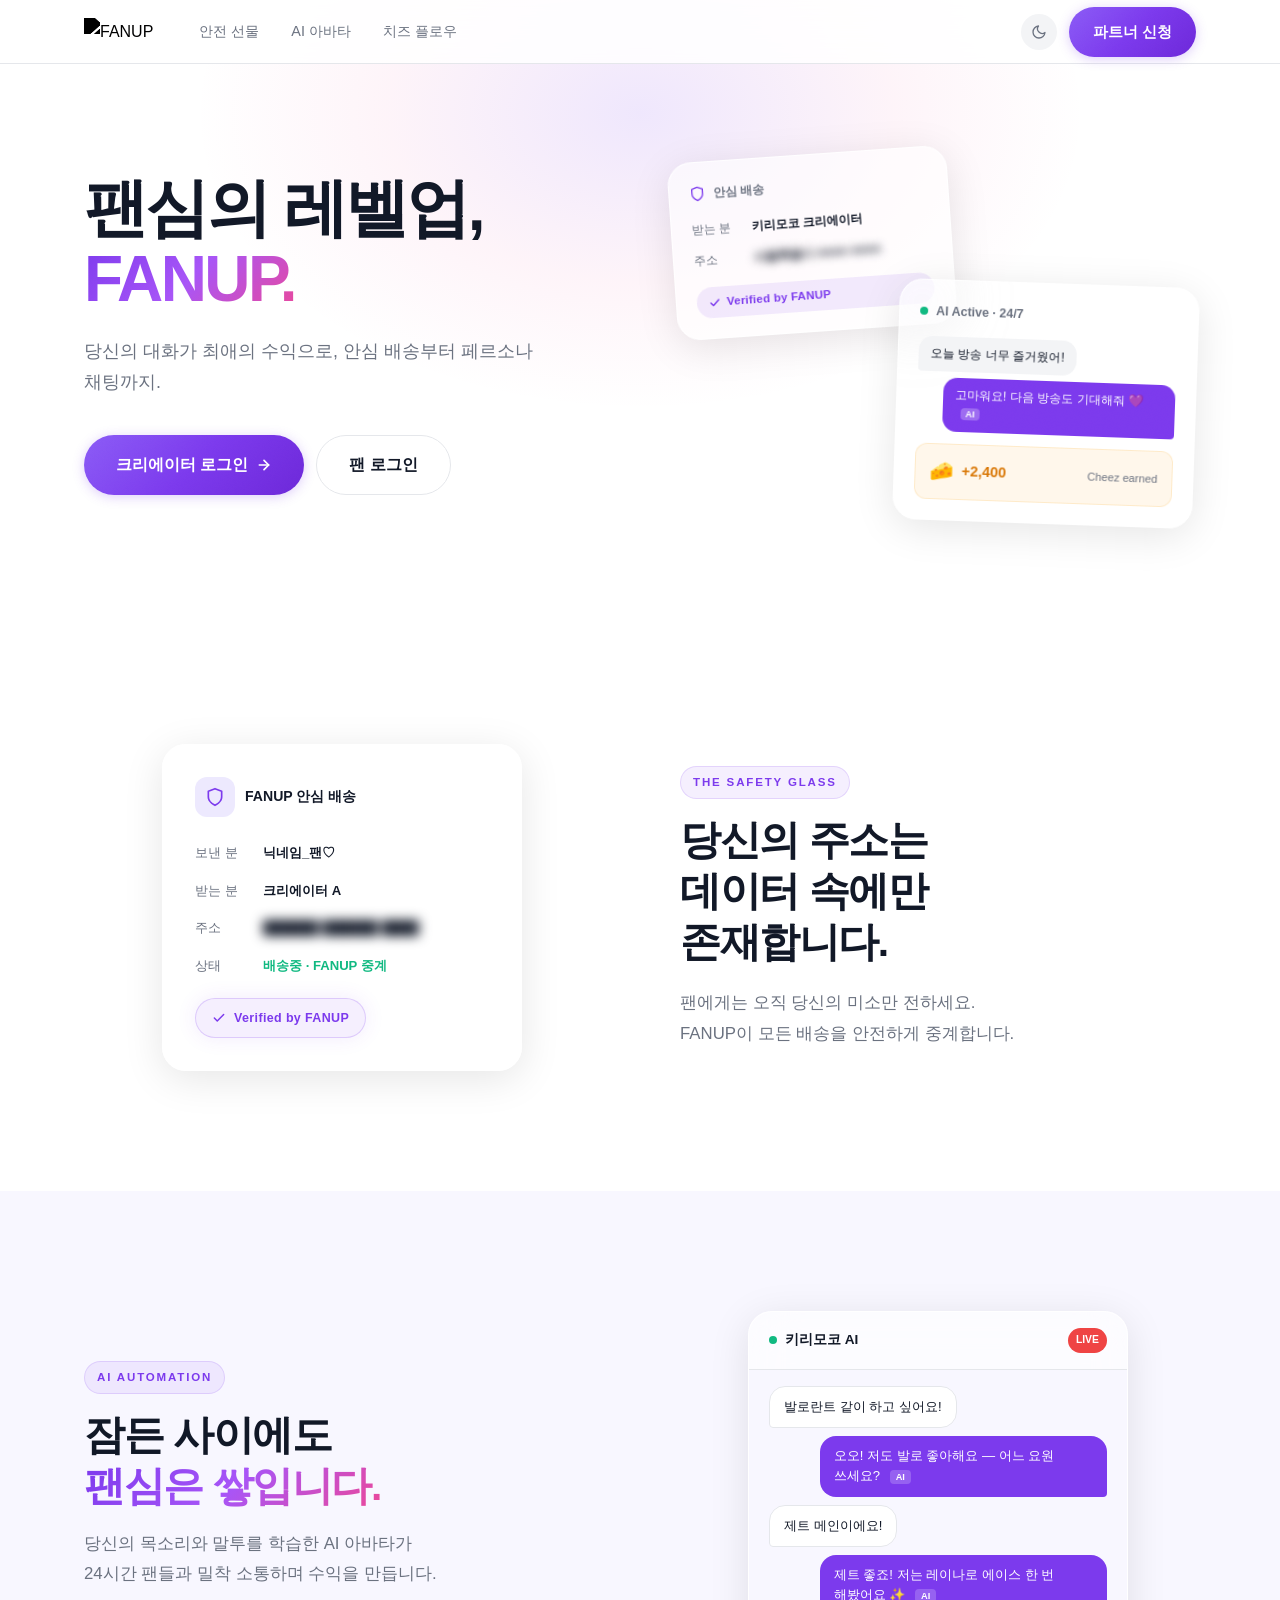
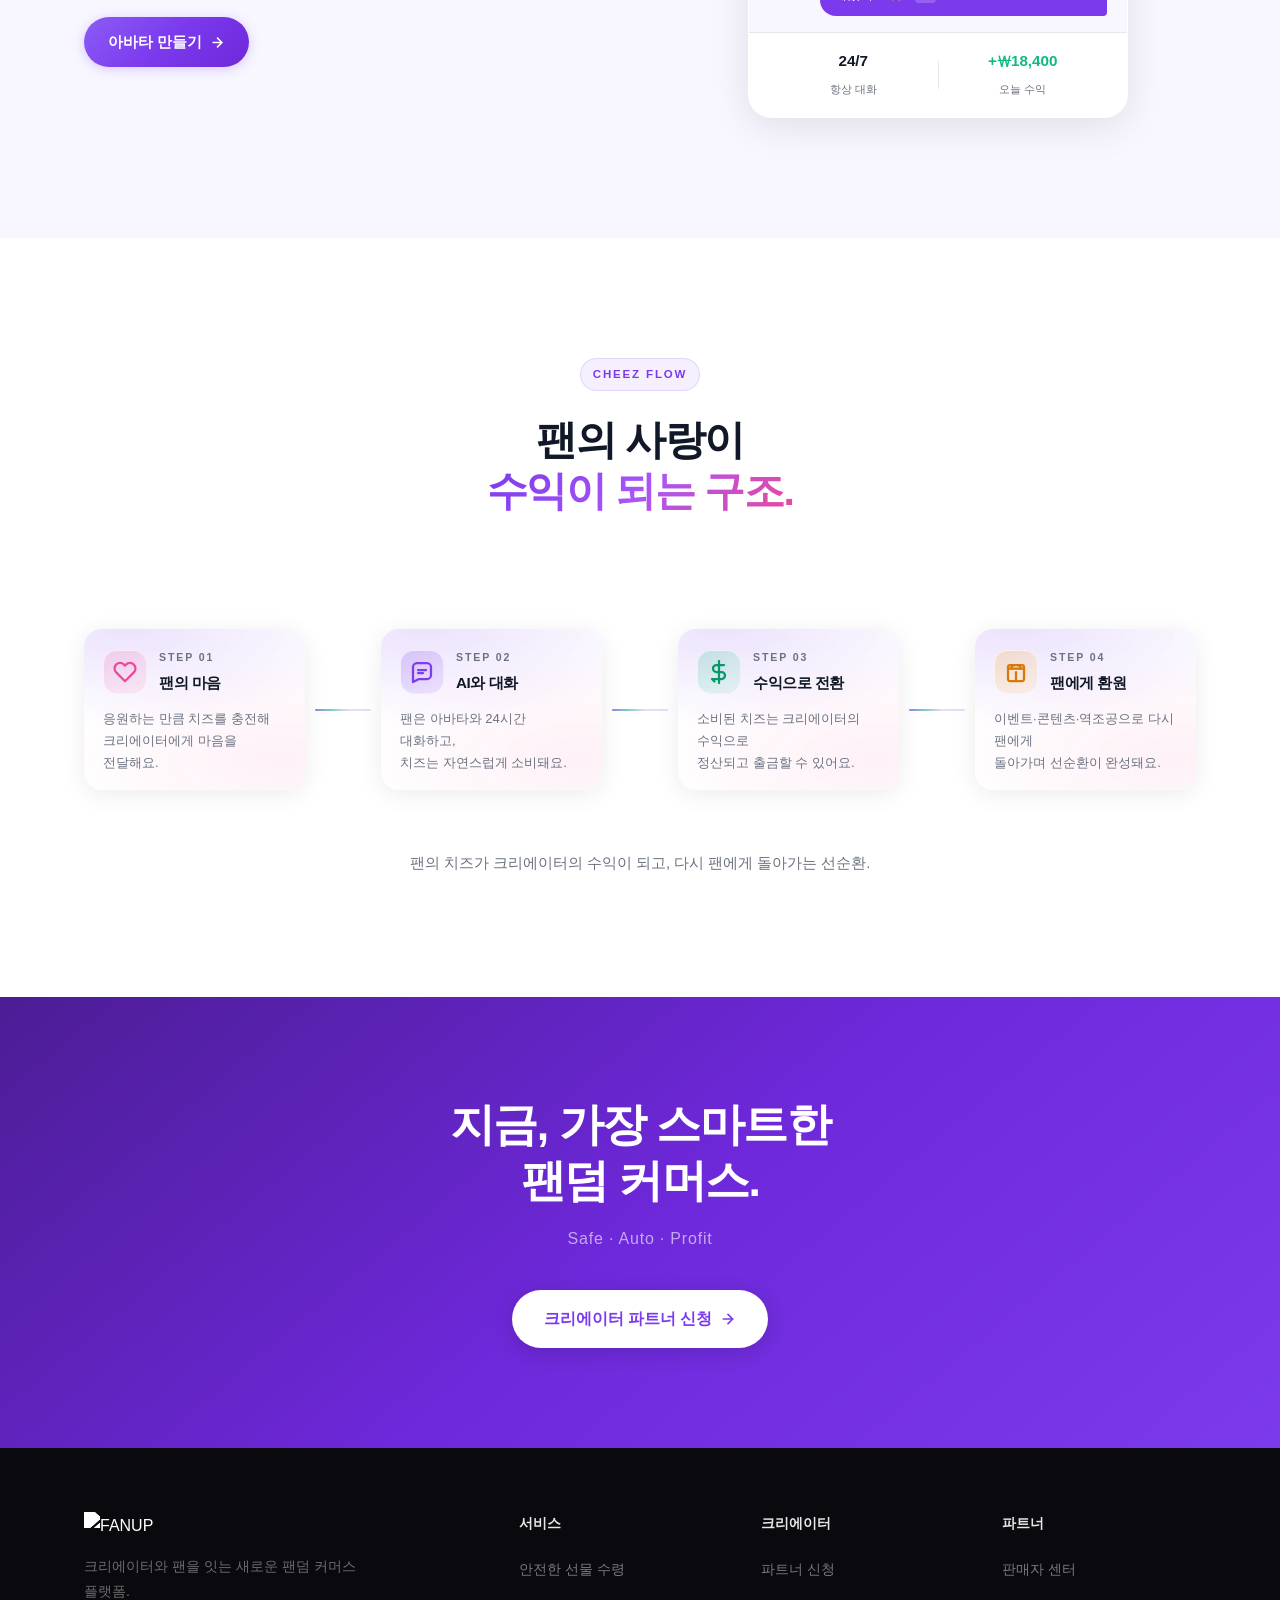
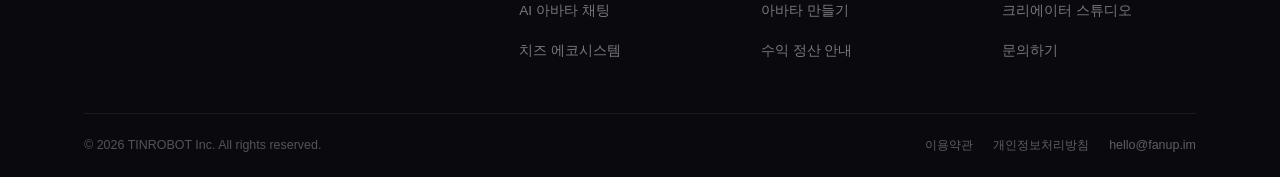
==== commit bc377d94: "fix: 모바일 히어로 상단 잘림, 상품 테이블 카드형 변환, 상세 이미지 접기 수정 - css/styles.css: calc() 연산자 공백 누락 수정 (padding-top 0" ====
--- a/index.html
+++ b/index.html
@@ -380,7 +380,6 @@
         <h5>파트너</h5>
         <ul class="footer-links">
           <li><a href="login.html">판매자 센터</a></li>
-          <li><a href="mailto:seller@cheez.im">입점 문의</a></li>
           <li><a href="studio-login.html">크리에이터 스튜디오</a></li>
           <li><a href="mailto:hello@fanup.im">문의하기</a></li>
         </ul>
--- a/css/styles.css
+++ b/css/styles.css
@@ -367,9 +367,9 @@
 @media(max-width:768px){
   .nav-menu{display:none}.nav-menu.open{display:flex}.nav-hamburger{display:flex}
   .nav-right .btn-primary{display:none}
-  .hero{padding:calc(var(--nav-offset)+48px) 0 56px}
+  .hero{padding:calc(var(--nav-offset) + 48px) 0 56px}
   .hero-grid{grid-template-columns:1fr;gap:48px}
-  .hero-visual{height:320px;order:- 1}
+  .hero-visual{height:320px;order:-1}
   .glass-card--gift{width:240px;top:0;left:5%}
   .glass-card--chat{width:260px;bottom:0;right:5%}
   .section{padding:80px 0}
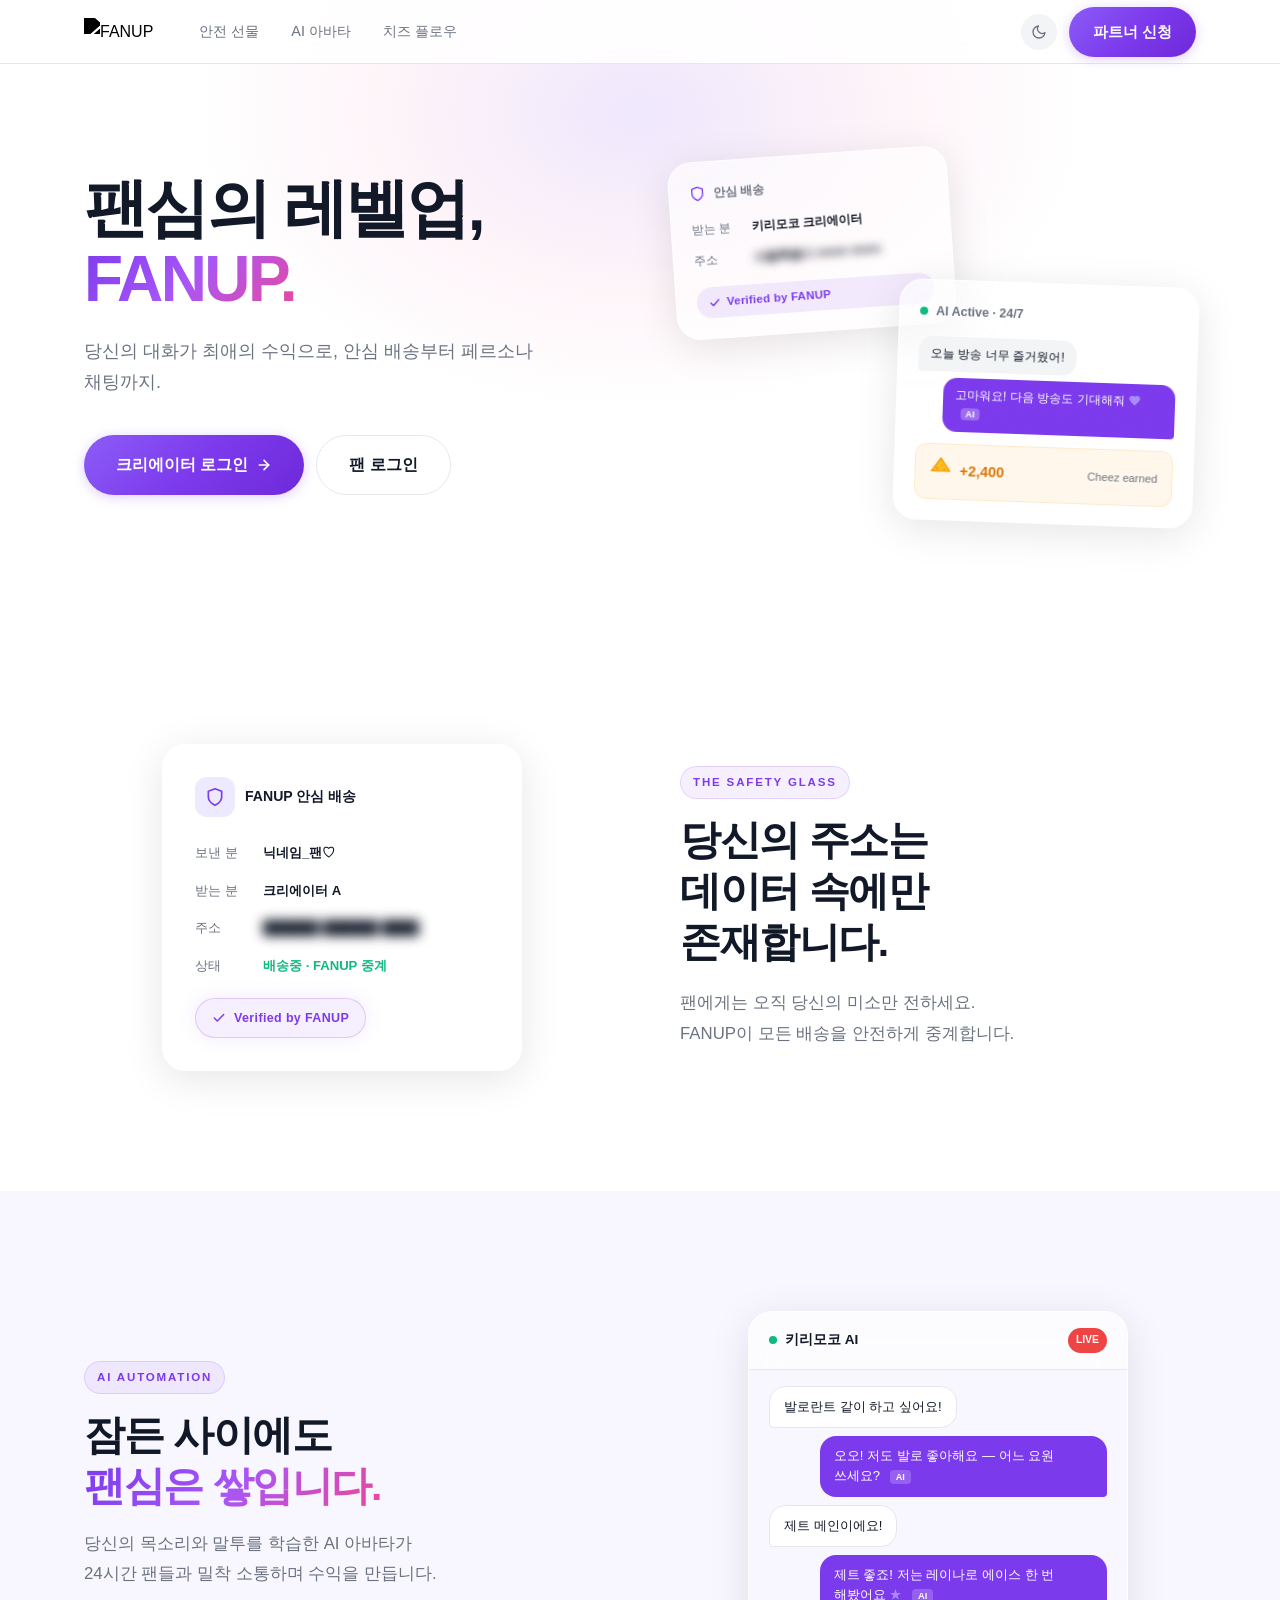
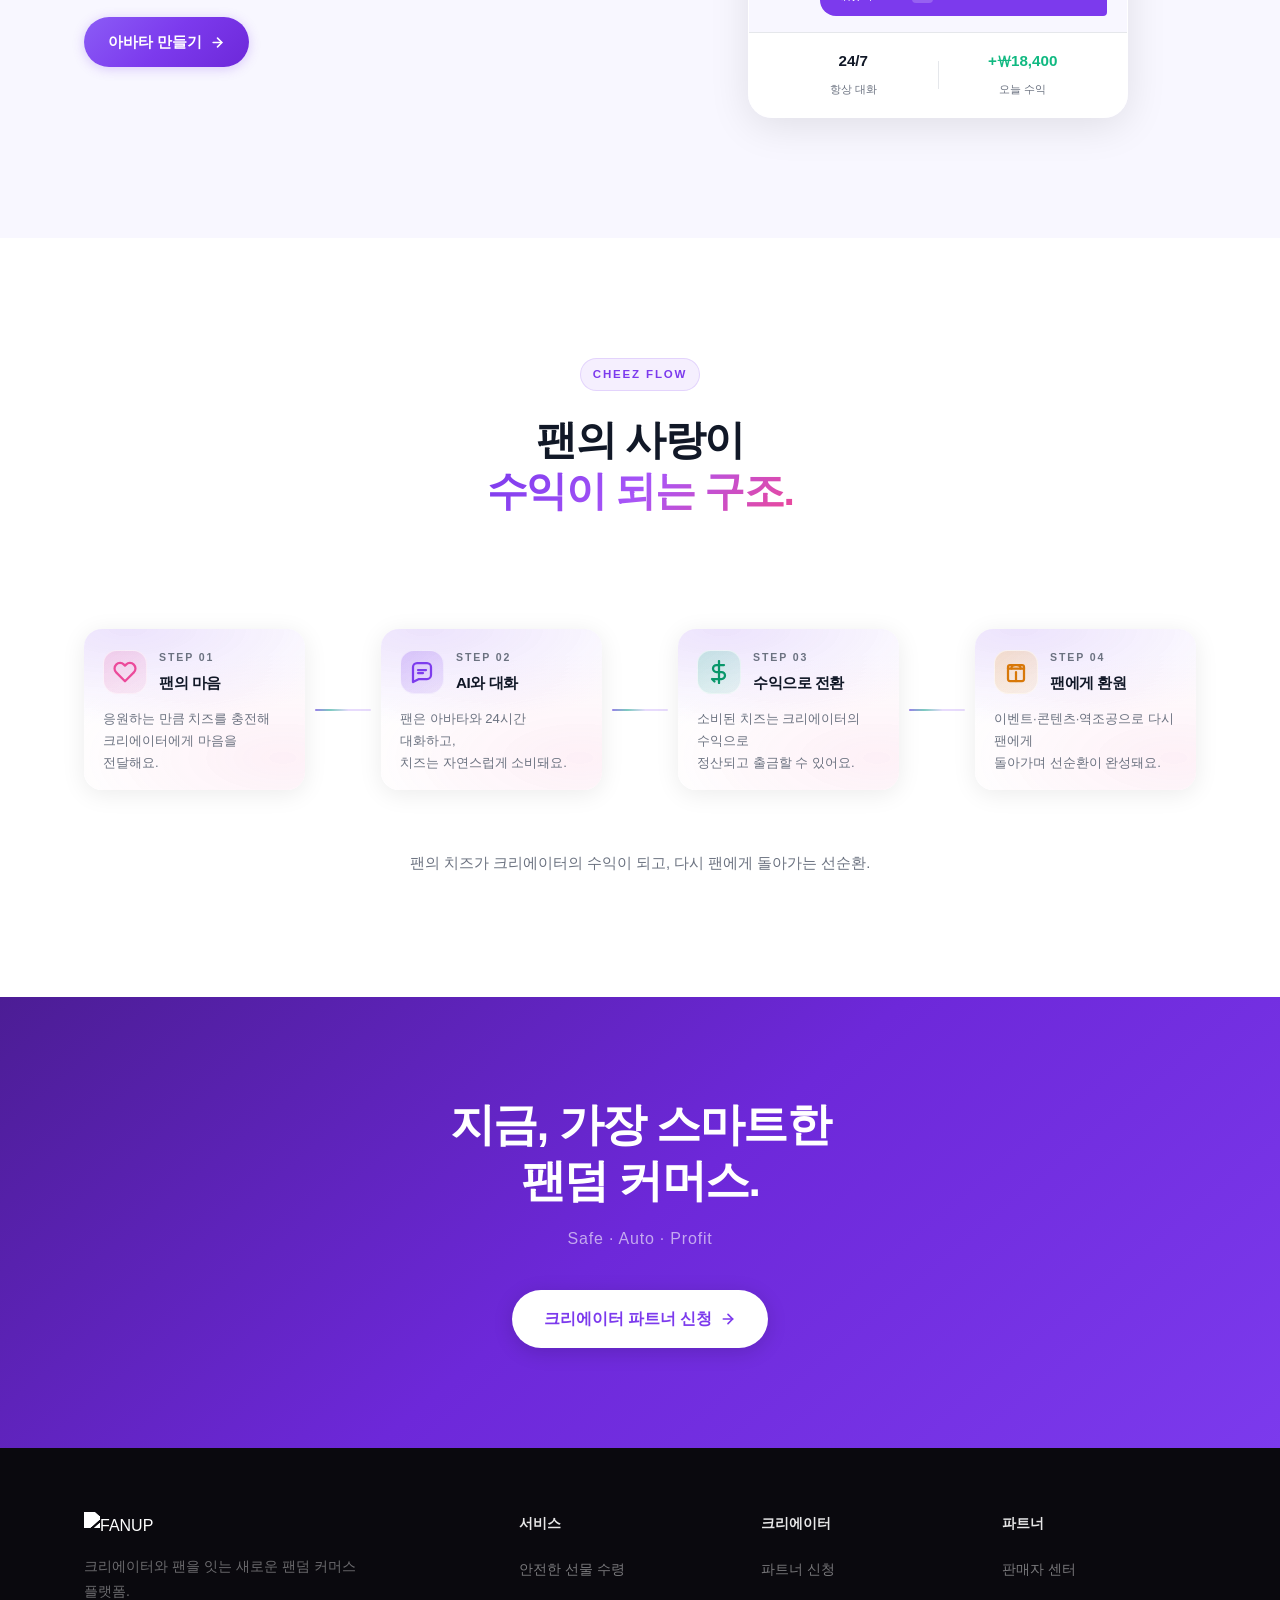
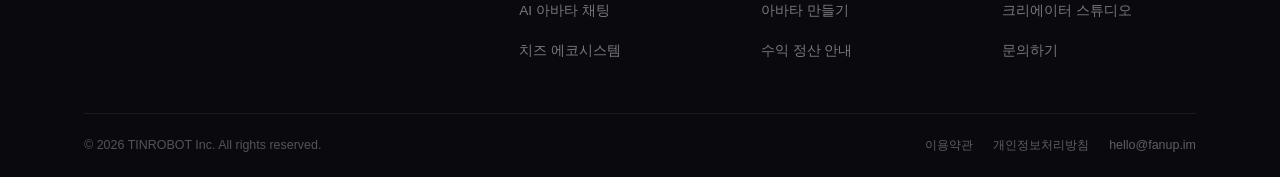
==== commit 79bba24d: "feat: 크리에이터 신청 간소화 및 채널 소유 자동인증 구현 - creator-apply.html: 3단계→2단계 축소 (신원/정산 제거), YouTube OAuth 채널 소유 " ====
--- a/index.html
+++ b/index.html
@@ -52,7 +52,7 @@
         <svg class="icon-moon" xmlns="http://www.w3.org/2000/svg" width="16" height="16" viewBox="0 0 24 24" fill="none" stroke="currentColor" stroke-width="2" stroke-linecap="round" stroke-linejoin="round"><path d="M21 12.79A9 9 0 1 1 11.21 3 7 7 0 0 0 21 12.79z"/></svg>
         <svg class="icon-sun" xmlns="http://www.w3.org/2000/svg" width="16" height="16" viewBox="0 0 24 24" fill="none" stroke="currentColor" stroke-width="2" stroke-linecap="round" stroke-linejoin="round"><circle cx="12" cy="12" r="5"/><line x1="12" y1="1" x2="12" y2="3"/><line x1="12" y1="21" x2="12" y2="23"/><line x1="4.22" y1="4.22" x2="5.64" y2="5.64"/><line x1="18.36" y1="18.36" x2="19.78" y2="19.78"/><line x1="1" y1="12" x2="3" y2="12"/><line x1="21" y1="12" x2="23" y2="12"/><line x1="4.22" y1="19.78" x2="5.64" y2="18.36"/><line x1="18.36" y1="5.64" x2="19.78" y2="4.22"/></svg>
       </button>
-      <a href="https://fanup.im" class="btn btn-primary" target="_blank" rel="noopener">파트너 신청</a>
+      <a href="creator-apply.html" class="btn btn-primary">파트너 신청</a>
     </div>
     <button class="nav-hamburger" aria-label="메뉴"><span></span><span></span><span></span></button>
   </div>
@@ -80,7 +80,7 @@
             크리에이터 로그인
             <svg xmlns="http://www.w3.org/2000/svg" width="16" height="16" viewBox="0 0 24 24" fill="none" stroke="currentColor" stroke-width="2.5" stroke-linecap="round" stroke-linejoin="round"><path d="M5 12h14"/><path d="m12 5 7 7-7 7"/></svg>
           </a>
-          <a href="https://fanup.im" class="btn btn-ghost btn-lg" target="_blank" rel="noopener">팬 로그인</a>
+          <a href="https://cheez.im" class="btn btn-ghost btn-lg" target="_blank" rel="noopener">팬 로그인</a>
         </div>
       </div>
 
@@ -116,10 +116,10 @@
           </div>
           <div class="glass-chat-body">
             <div class="gc-msg gc-msg--fan">오늘 방송 너무 즐거웠어!</div>
-            <div class="gc-msg gc-msg--ai">고마워요! 다음 방송도 기대해줘 💜<span class="gc-ai-badge">AI</span></div>
+            <div class="gc-msg gc-msg--ai">고마워요! 다음 방송도 기대해줘 <svg width="13" height="13" viewBox="0 0 24 24" fill="currentColor" style="color:#a78bfa;vertical-align:-2px;display:inline-block"><path d="M12 21.35l-1.45-1.32C5.4 15.36 2 12.28 2 8.5 2 5.42 4.42 3 7.5 3c1.74 0 3.41.81 4.5 2.09C13.09 3.81 14.76 3 16.5 3 19.58 3 22 5.42 22 8.5c0 3.78-3.4 6.86-8.55 11.54L12 21.35z"/></svg><span class="gc-ai-badge">AI</span></div>
           </div>
           <div class="glass-cheez-counter">
-            <span class="cheez-icon">🧀</span>
+            <span class="cheez-icon"><svg width="22" height="22" viewBox="0 0 24 24" fill="none" xmlns="http://www.w3.org/2000/svg"><path d="M2 17L12 3l10 14H2z" fill="#FBBF24" stroke="#F59E0B" stroke-width="1.5" stroke-linejoin="round"/><circle cx="8" cy="14" r="1.5" fill="#F59E0B"/><circle cx="13" cy="11" r="1" fill="#F59E0B"/><circle cx="16" cy="15" r="1.2" fill="#F59E0B"/></svg></span>
             <span class="cheez-amount">+2,400</span>
             <span class="cheez-label">Cheez earned</span>
           </div>
@@ -195,7 +195,7 @@
         <span class="section-tag">AI AUTOMATION</span>
         <h2>잠든 사이에도<br><em>팬심은 쌓입니다.</em></h2>
         <p>당신의 목소리와 말투를 학습한 AI 아바타가<br>24시간 팬들과 밀착 소통하며 수익을 만듭니다.</p>
-        <a href="https://fanup.im" class="btn btn-primary" target="_blank" rel="noopener" style="margin-top:28px;display:inline-flex;">
+        <a href="studio-login.html" class="btn btn-primary" style="margin-top:28px;display:inline-flex;">
           아바타 만들기
           <svg xmlns="http://www.w3.org/2000/svg" width="15" height="15" viewBox="0 0 24 24" fill="none" stroke="currentColor" stroke-width="2.5" stroke-linecap="round" stroke-linejoin="round"><path d="M5 12h14"/><path d="m12 5 7 7-7 7"/></svg>
         </a>
@@ -212,7 +212,7 @@
             <div class="am-bubble am-bubble--fan">발로란트 같이 하고 싶어요!</div>
             <div class="am-bubble am-bubble--ai">오오! 저도 발로 좋아해요 — 어느 요원 쓰세요? <span class="am-ai-tag">AI</span></div>
             <div class="am-bubble am-bubble--fan">제트 메인이에요!</div>
-            <div class="am-bubble am-bubble--ai">제트 좋죠! 저는 레이나로 에이스 한 번 해봤어요 ✨ <span class="am-ai-tag">AI</span></div>
+            <div class="am-bubble am-bubble--ai">제트 좋죠! 저는 레이나로 에이스 한 번 해봤어요 <svg width="13" height="13" viewBox="0 0 24 24" fill="currentColor" style="color:#a78bfa;vertical-align:-2px;display:inline-block"><path d="M12 2l2.4 7.4H22l-6.2 4.5 2.4 7.4L12 17l-6.2 4.3 2.4-7.4L2 9.4h7.6L12 2z"/></svg> <span class="am-ai-tag">AI</span></div>
           </div>
           <div class="am-footer">
             <div class="am-stat">
@@ -341,7 +341,7 @@
     <div class="cta-inner fade-up">
       <h2>지금, 가장 스마트한<br>팬덤 커머스.</h2>
       <p class="cta-sub">Safe · Auto · Profit</p>
-      <a href="https://fanup.im" class="btn btn-white btn-lg" target="_blank" rel="noopener">
+      <a href="creator-apply.html" class="btn btn-white btn-lg">
         크리에이터 파트너 신청
         <svg xmlns="http://www.w3.org/2000/svg" width="16" height="16" viewBox="0 0 24 24" fill="none" stroke="currentColor" stroke-width="2.5" stroke-linecap="round" stroke-linejoin="round"><path d="M5 12h14"/><path d="m12 5 7 7-7 7"/></svg>
       </a>
@@ -371,9 +371,9 @@
       <div class="footer-col">
         <h5>크리에이터</h5>
         <ul class="footer-links">
-          <li><a href="https://fanup.im" target="_blank" rel="noopener">파트너 신청</a></li>
-          <li><a href="https://fanup.im" target="_blank" rel="noopener">아바타 만들기</a></li>
-          <li><a href="https://fanup.im" target="_blank" rel="noopener">수익 정산 안내</a></li>
+          <li><a href="creator-apply.html">파트너 신청</a></li>
+          <li><a href="studio-login.html">아바타 만들기</a></li>
+          <li><a href="creator-apply.html">수익 정산 안내</a></li>
         </ul>
       </div>
       <div class="footer-col">
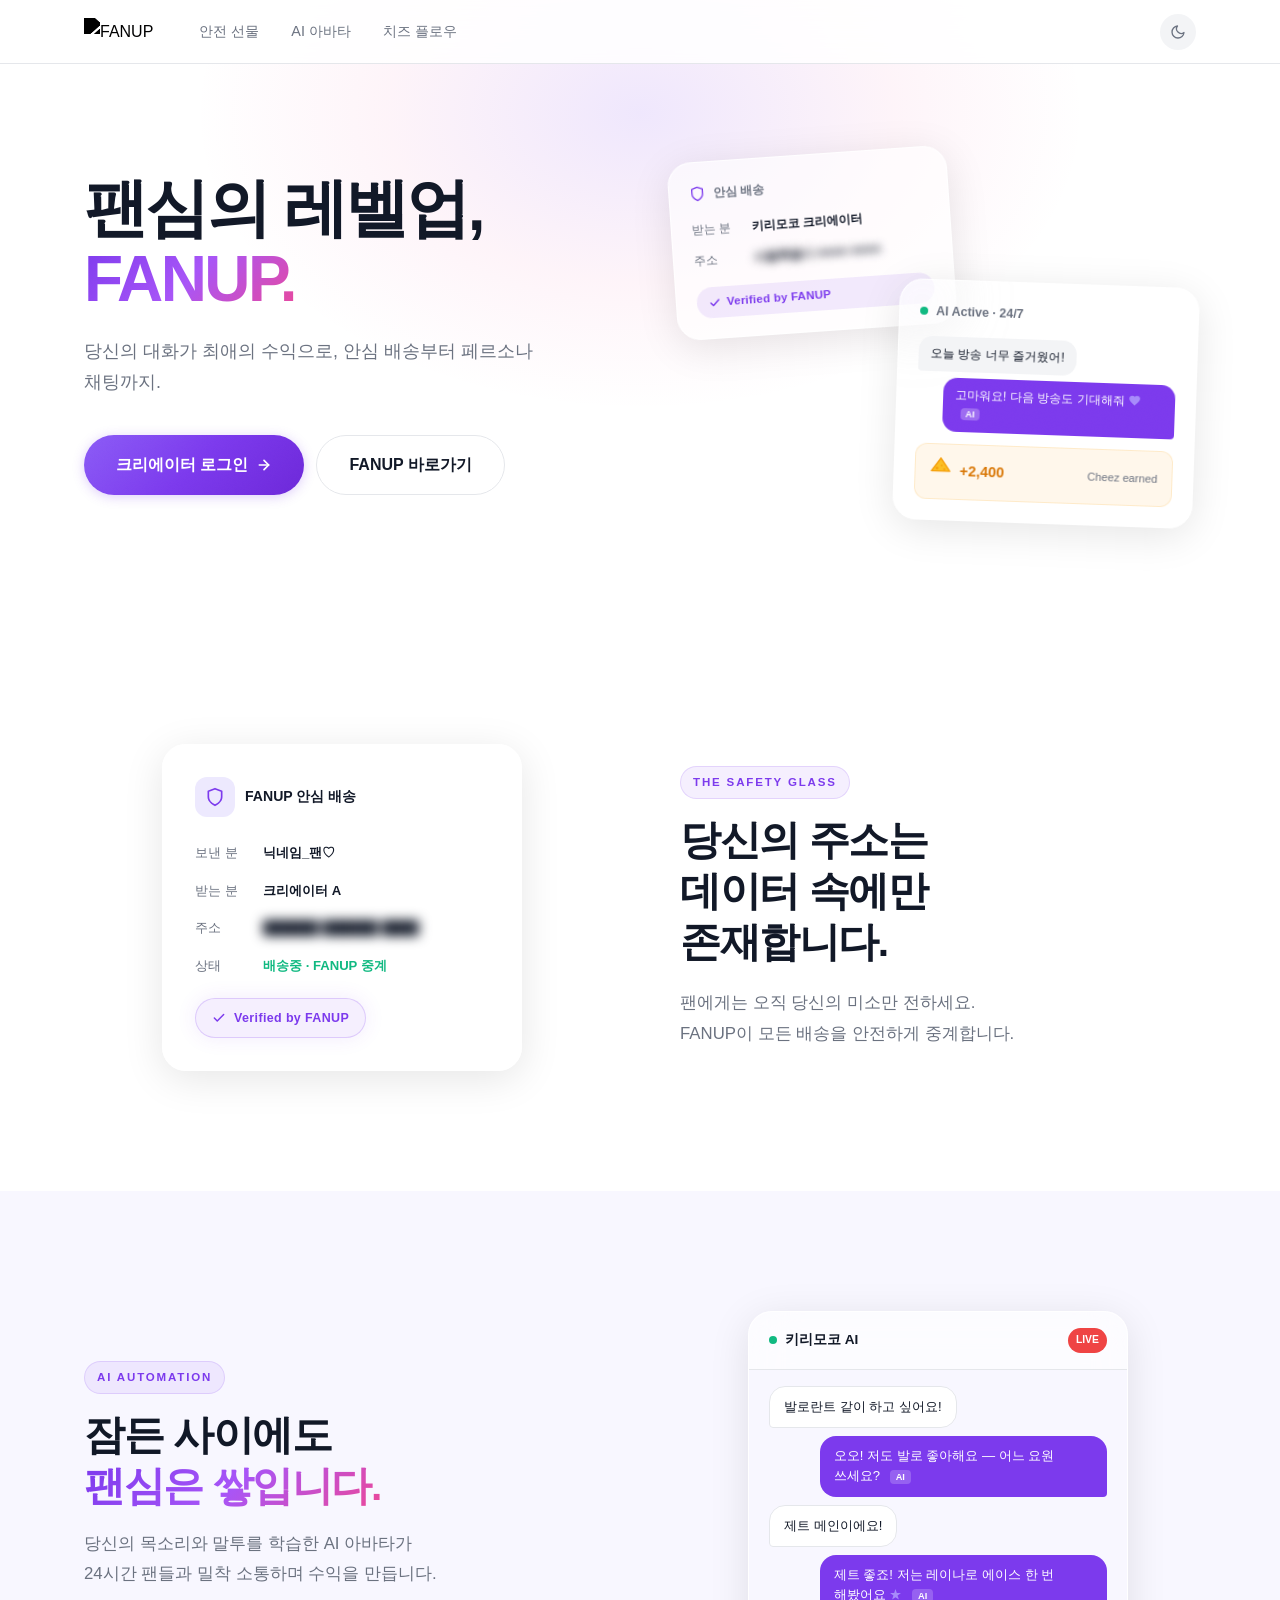
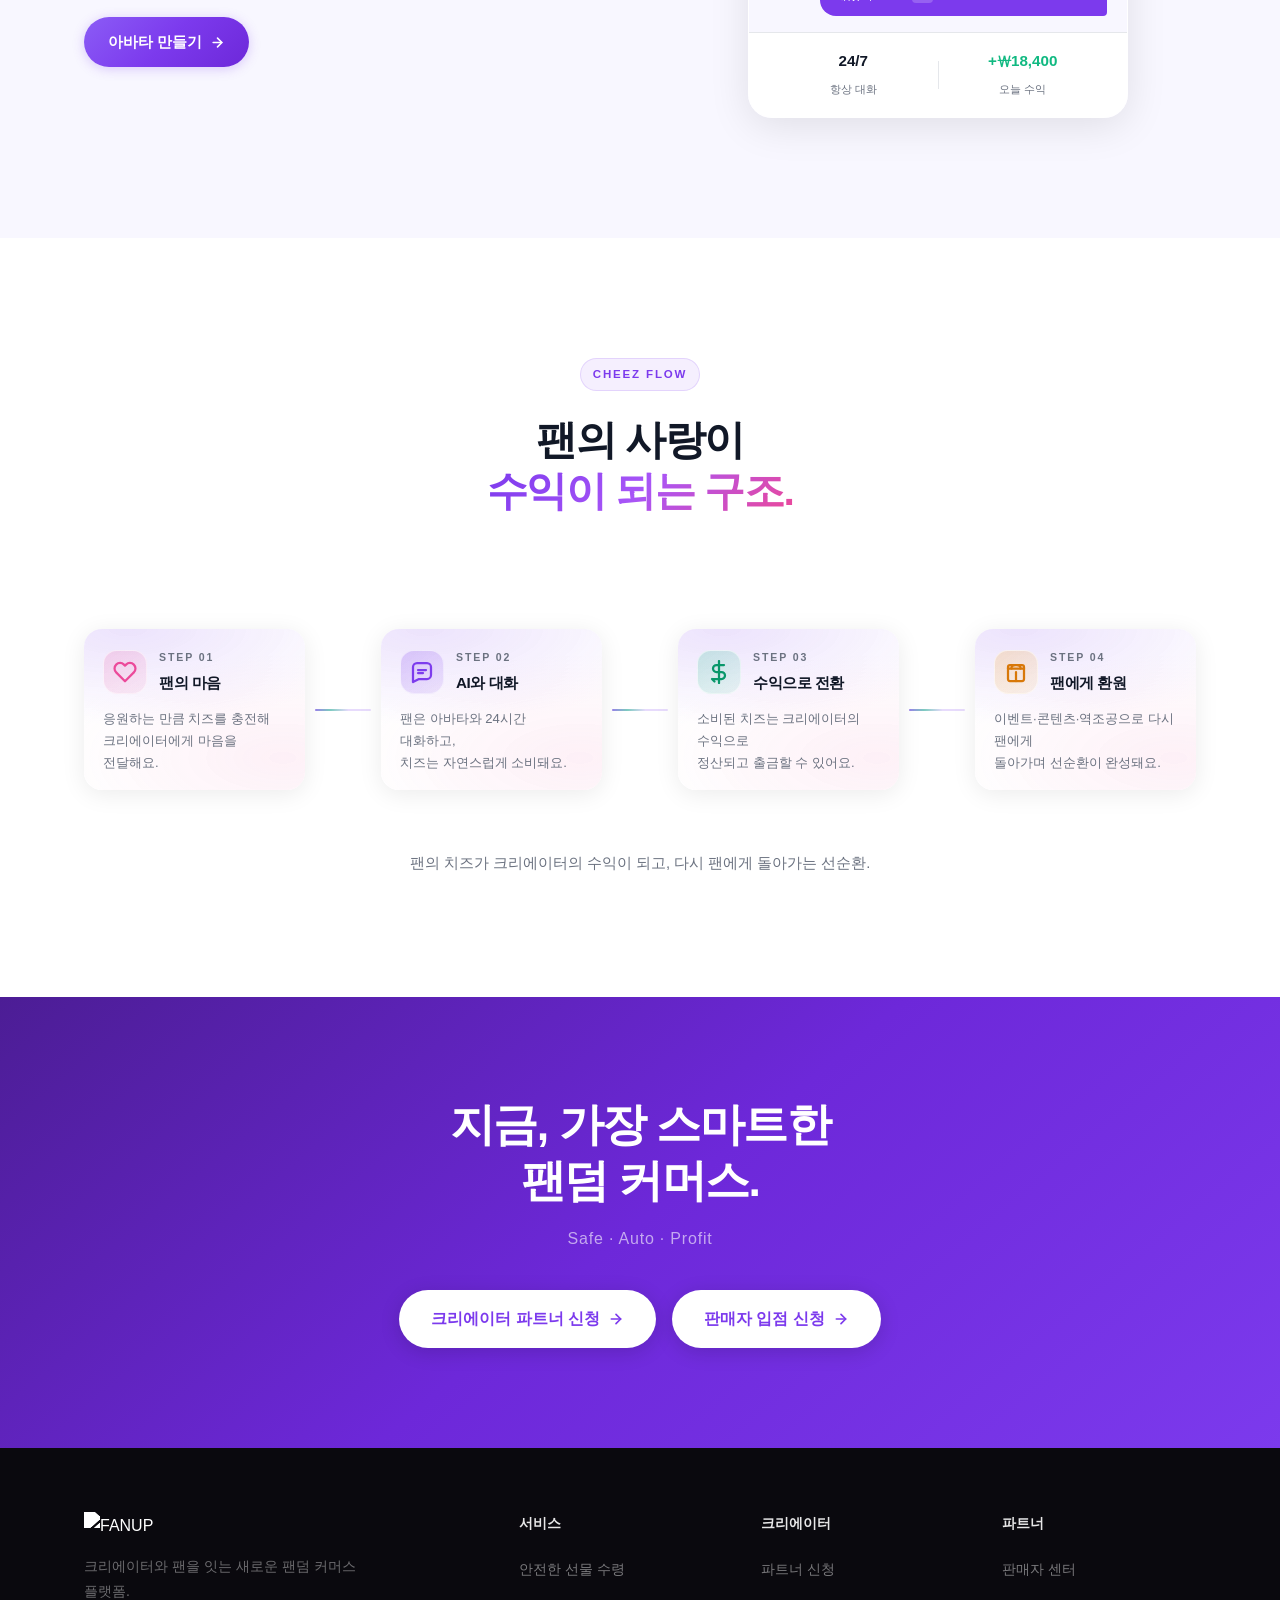
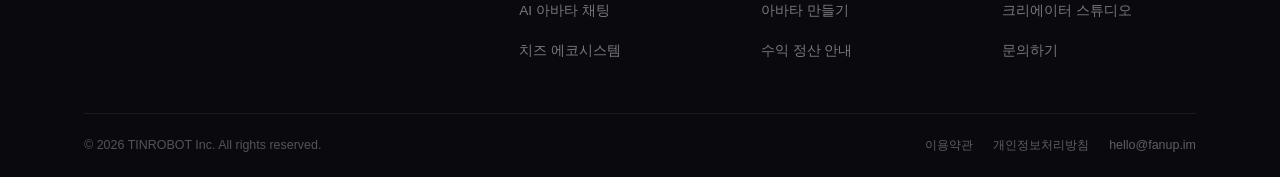
==== commit 57da015e: "feat: hero 버튼 FANUP 바로가기로 변경 및 CTA 판매자 입점 신청 버튼 추가 - 팬 로그인 팝업 제거, FANUP 바로가기(fanup.im) 직접 이동으로 변경 - " ====
--- a/index.html
+++ b/index.html
@@ -52,7 +52,6 @@
         <svg class="icon-moon" xmlns="http://www.w3.org/2000/svg" width="16" height="16" viewBox="0 0 24 24" fill="none" stroke="currentColor" stroke-width="2" stroke-linecap="round" stroke-linejoin="round"><path d="M21 12.79A9 9 0 1 1 11.21 3 7 7 0 0 0 21 12.79z"/></svg>
         <svg class="icon-sun" xmlns="http://www.w3.org/2000/svg" width="16" height="16" viewBox="0 0 24 24" fill="none" stroke="currentColor" stroke-width="2" stroke-linecap="round" stroke-linejoin="round"><circle cx="12" cy="12" r="5"/><line x1="12" y1="1" x2="12" y2="3"/><line x1="12" y1="21" x2="12" y2="23"/><line x1="4.22" y1="4.22" x2="5.64" y2="5.64"/><line x1="18.36" y1="18.36" x2="19.78" y2="19.78"/><line x1="1" y1="12" x2="3" y2="12"/><line x1="21" y1="12" x2="23" y2="12"/><line x1="4.22" y1="19.78" x2="5.64" y2="18.36"/><line x1="18.36" y1="5.64" x2="19.78" y2="4.22"/></svg>
       </button>
-      <a href="creator-apply.html" class="btn btn-primary">파트너 신청</a>
     </div>
     <button class="nav-hamburger" aria-label="메뉴"><span></span><span></span><span></span></button>
   </div>
@@ -80,7 +79,7 @@
             크리에이터 로그인
             <svg xmlns="http://www.w3.org/2000/svg" width="16" height="16" viewBox="0 0 24 24" fill="none" stroke="currentColor" stroke-width="2.5" stroke-linecap="round" stroke-linejoin="round"><path d="M5 12h14"/><path d="m12 5 7 7-7 7"/></svg>
           </a>
-          <a href="https://cheez.im" class="btn btn-ghost btn-lg" target="_blank" rel="noopener">팬 로그인</a>
+          <a href="https://fanup.im" class="btn btn-ghost btn-lg" target="_blank" rel="noopener">FANUP 바로가기</a>
         </div>
       </div>
 
@@ -341,10 +340,16 @@
     <div class="cta-inner fade-up">
       <h2>지금, 가장 스마트한<br>팬덤 커머스.</h2>
       <p class="cta-sub">Safe · Auto · Profit</p>
-      <a href="creator-apply.html" class="btn btn-white btn-lg">
-        크리에이터 파트너 신청
-        <svg xmlns="http://www.w3.org/2000/svg" width="16" height="16" viewBox="0 0 24 24" fill="none" stroke="currentColor" stroke-width="2.5" stroke-linecap="round" stroke-linejoin="round"><path d="M5 12h14"/><path d="m12 5 7 7-7 7"/></svg>
-      </a>
+      <div style="display:flex;flex-direction:row;align-items:center;justify-content:center;gap:16px;flex-wrap:wrap;">
+        <a href="creator-apply.html" class="btn btn-white btn-lg">
+          크리에이터 파트너 신청
+          <svg xmlns="http://www.w3.org/2000/svg" width="16" height="16" viewBox="0 0 24 24" fill="none" stroke="currentColor" stroke-width="2.5" stroke-linecap="round" stroke-linejoin="round"><path d="M5 12h14"/><path d="m12 5 7 7-7 7"/></svg>
+        </a>
+        <a href="apply.html" class="btn btn-white btn-lg">
+          판매자 입점 신청
+          <svg xmlns="http://www.w3.org/2000/svg" width="16" height="16" viewBox="0 0 24 24" fill="none" stroke="currentColor" stroke-width="2.5" stroke-linecap="round" stroke-linejoin="round"><path d="M5 12h14"/><path d="m12 5 7 7-7 7"/></svg>
+        </a>
+      </div>
     </div>
   </div>
 </section>
--- a/css/styles.css
+++ b/css/styles.css
@@ -391,3 +391,17 @@
   .footer-grid{grid-template-columns:1fr}
   .cf-track{flex-direction:column}
 }
+
+/* ═══════════════════════════ FAN LOGIN MODAL ═══════════════════════════ */
+.modal-overlay{position:fixed;inset:0;z-index:9999;display:flex;align-items:center;justify-content:center;background:rgba(0,0,0,0.55);backdrop-filter:blur(6px);opacity:0;visibility:hidden;transition:opacity 0.25s,visibility 0.25s}
+.modal-overlay.active{opacity:1;visibility:visible}
+.modal-box{position:relative;background:var(--bg);border-radius:var(--radius-lg);padding:48px 40px 40px;width:min(420px,92vw);box-shadow:0 24px 64px rgba(0,0,0,0.18);text-align:center;transform:translateY(16px);transition:transform 0.25s}
+.modal-overlay.active .modal-box{transform:translateY(0)}
+.modal-close{position:absolute;top:16px;right:16px;background:none;border:none;cursor:pointer;color:var(--gray-400);padding:6px;line-height:0;transition:color 0.2s}
+.modal-close:hover{color:var(--text-primary)}
+.modal-logo{margin-bottom:20px}
+.modal-logo .logo-img{height:28px}
+.modal-title{font-size:1.5rem;font-weight:800;color:var(--text-primary);margin-bottom:10px}
+.modal-desc{font-size:0.95rem;color:var(--text-secondary);line-height:1.7;margin-bottom:28px}
+.modal-cta{width:100%;justify-content:center}
+[data-theme="dark"] .modal-box{background:#1A1625}
